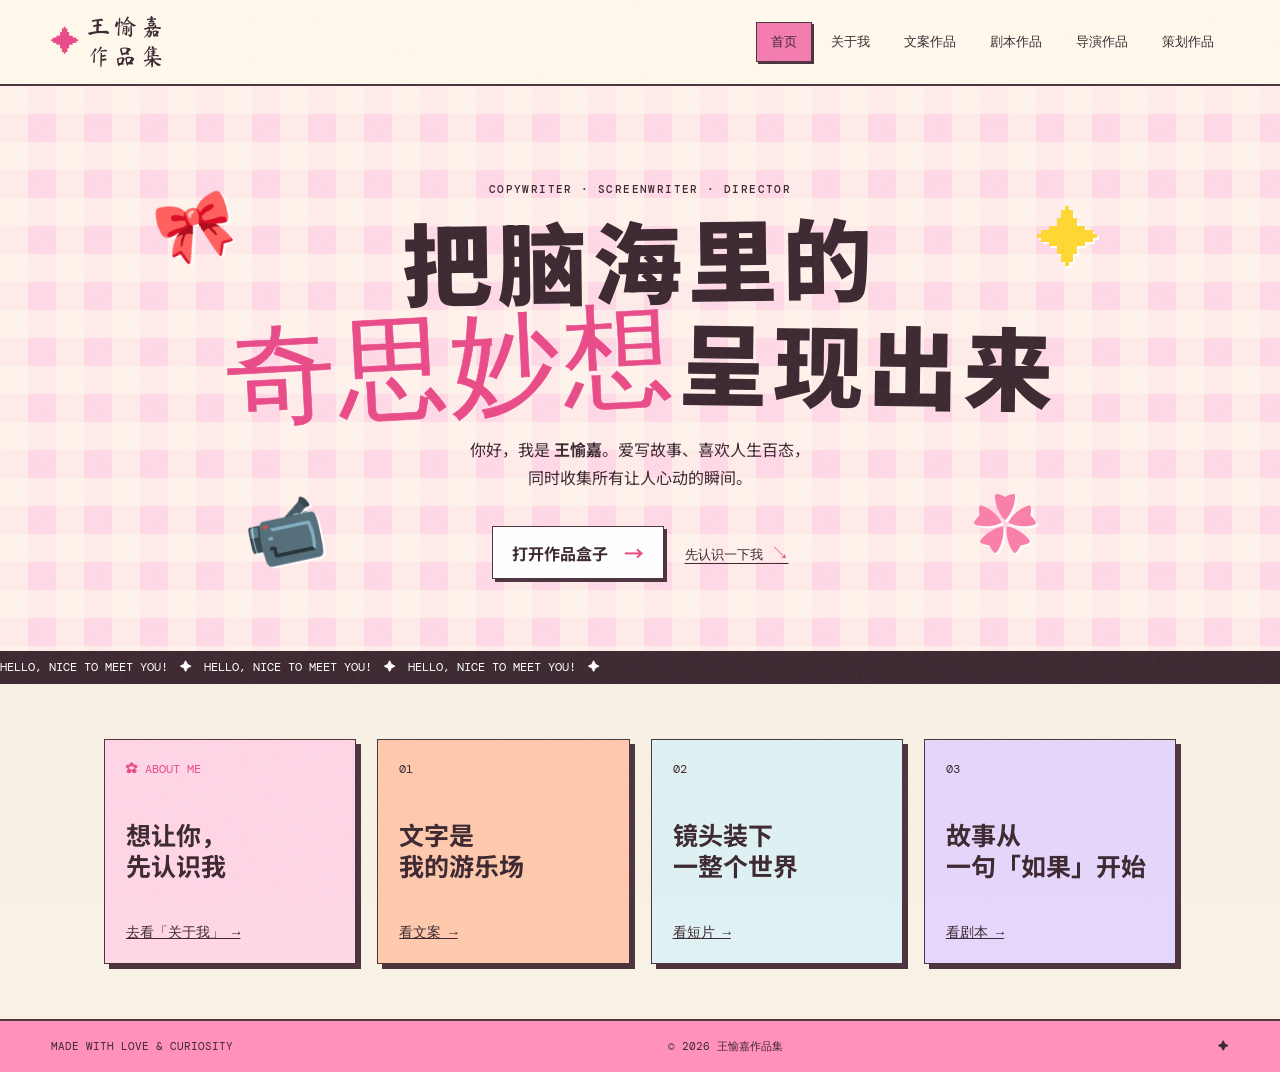
==== index.html @ e3dee75e "上传作品集网站主文件" ====
<!doctype html>
<html lang="zh-CN">
  <head>
    <meta charset="UTF-8" />
    <meta name="viewport" content="width=device-width, initial-scale=1.0" />
    <meta name="description" content="个人作品集" />
    <title>王愉嘉作品集 · Portfolio</title>
    <link rel="preconnect" href="https://fonts.googleapis.com" />
    <link rel="preconnect" href="https://fonts.gstatic.com" crossorigin />
    <link href="https://fonts.googleapis.com/css2?family=DM+Mono:wght@400;500&family=Liu+Jian+Mao+Cao&family=Ma+Shan+Zheng&family=Noto+Sans+SC:wght@400;500;700;900&family=Noto+Serif+SC:wght@700;900&family=Zhi+Mang+Xing&display=swap" rel="stylesheet" />
    <link rel="stylesheet" href="style.css" />
    <link rel="stylesheet" href="overrides.css" />
    <link rel="stylesheet" href="speculum-cover.css" />
    <link rel="stylesheet" href="brand-spacing.css" />
    <link rel="stylesheet" href="about-profile.css" />
    <link rel="stylesheet" href="about-refined.css" />
    <link rel="stylesheet" href="about-photo-layout.css" />
    <link rel="stylesheet" href="home-about-layout.css" />
  </head>
  <body>
    <div class="grain"></div>
    <header class="site-header">
      <a href="#home" class="brand" data-tab-link="home" aria-label="返回首页">
        <span class="brand-star">✦</span><span>王愉嘉<br />作品集</span>
      </a>
      <nav class="tabs" aria-label="网站导航">
        <a href="#home" class="tab active" data-tab-link="home">首页</a>
        <a href="#about" class="tab" data-tab-link="about">关于我</a>
        <a href="#copywriting" class="tab" data-tab-link="copywriting">文案作品</a>
        <a href="#screenplays" class="tab" data-tab-link="screenplays">剧本作品</a>
        <a href="#directing" class="tab" data-tab-link="directing">导演作品</a>
        <a href="#planning" class="tab" data-tab-link="planning">策划作品</a>
      </nav>
      <button class="menu-button" aria-label="打开菜单" aria-expanded="false">☰</button>
    </header>

    <main>
      <section id="home" class="panel active home" data-panel>
        <div class="hero-checker">
          <span class="sticker sticker-bow">🎀</span><span class="sticker sticker-star">✦</span>
          <p class="eyebrow">COPYWRITER · SCREENWRITER · DIRECTOR</p>
          <h1><span class="title-line">把脑海里的</span><br /><em>奇思妙想</em><span class="title-tail">呈现出来</span></h1>
          <p class="hero-intro">你好，我是 <strong>王愉嘉</strong>。爱写故事、喜欢人生百态，<br />同时收集所有让人心动的瞬间。</p>
          <div class="hero-actions">
            <a class="pill-button" href="#works-index" data-tab-link="works-index">打开作品盒子 <span>→</span></a>
            <a class="text-link" href="#about" data-tab-link="about">先认识一下我 <span>↘</span></a>
          </div>
          <span class="sticker sticker-camera">📹</span><span class="sticker sticker-flower">✿</span>
        </div>
        <div class="ticker" aria-hidden="true"><span>HELLO, NICE TO MEET YOU!　✦　HELLO, NICE TO MEET YOU!　✦　HELLO, NICE TO MEET YOU!　✦</span></div>
        <div class="home-cards">
          <article class="mini-card about-guide"><span>✿ ABOUT ME</span><h2>想让你，<br />先认识我</h2><a href="#about" data-tab-link="about">去看「关于我」 →</a></article>
          <article class="mini-card peach"><span>01</span><h2>文字是<br />我的游乐场</h2><a href="#copywriting" data-tab-link="copywriting">看文案 →</a></article>
          <article class="mini-card sky"><span>02</span><h2>镜头装下<br />一整个世界</h2><a href="#directing" data-tab-link="directing">看短片 →</a></article>
          <article class="mini-card lilac"><span>03</span><h2>故事从<br />一句「如果」开始</h2><a href="#screenplays" data-tab-link="screenplays">看剧本 →</a></article>
        </div>
      </section>

      <section id="works-index" class="panel works-directory" data-panel>
        <div class="page-title"><p>THE WORKS BOX / 02—05</p><h1>打开作品盒子 <span>✦</span></h1><small>从文字、故事、影像到策划，挑一个你想先看的入口。</small></div>
        <div class="directory-grid">
          <a href="#copywriting" class="directory-card dir-pink" data-tab-link="copywriting"><span>01 / WORDS</span><i>✎</i><h2>文案作品</h2><p>世界观、角色小传与那些有意思的发展</p><b>打开目录　→</b></a>
          <a href="#screenplays" class="directory-card dir-lilac" data-tab-link="screenplays"><span>02 / STORIES</span><i>✦</i><h2>剧本作品</h2><p>从一句「如果」开始，走进角色和他们的小宇宙。</p><b>打开目录　→</b></a>
          <a href="#directing" class="directory-card dir-blue" data-tab-link="directing"><span>03 / IMAGES</span><i>▶</i><h2>导演作品</h2><p>用镜头、声音和节奏，把一个想法变成可见的故事。</p><b>打开目录　→</b></a>
          <a href="#planning" class="directory-card dir-mint" data-tab-link="planning"><span>04 / IDEAS</span><i>✿</i><h2>策划作品</h2><p>从洞察、概念到落地，让一个想法真正发生。</p><b>打开目录　→</b></a>
        </div>
      </section>

      <section id="about" class="panel about" data-panel>
        <div class="page-title"><p>ABOUT ME / 01</p><h1>你好呀，我是王愉嘉 <span>♡</span></h1></div>
        <div class="about-grid">
          <div class="portrait-card"><div class="portrait-photo"><img src="images/wang-yujia-portrait-frame.png" alt="王愉嘉个人照片" /></div><i>nice to meet you!</i></div>
          <div class="about-copy">
            <p class="handwritten">一个爱看、爱想、也爱把它们变成故事的人。</p>
            <dl class="about-details">
              <div><dt>姓名</dt><dd>王愉嘉</dd></div>
              <div><dt>年龄</dt><dd>23</dd></div>
              <div class="wide education"><dt>学校</dt><dd><div class="education-row"><b>本科 · 上海大学</b><span>广播电视编导</span><time>2021.09–2025.08</time></div><div class="education-row"><b>硕士 · 利兹大学</b><span>电影、摄影与媒体</span><time>2025.09–2026.12</time></div></dd></div>
              <div><dt>电话</dt><dd>18217704125</dd></div>
              <div><dt>邮箱</dt><dd>rainwang125@163.com</dd></div>
              <div class="wide"><dt>校园经历</dt><dd>电影学院学生会剪辑　·　汉服社策划部部长</dd></div>
              <div class="wide"><dt>核心优势与能力</dt><dd class="capability-list"><span><b>活动策划</b>汉服社国风市集策划、汉服社及笄礼策划、洋泾社区记忆咖啡馆活动策划</span><span><b>现场执行</b>大型综艺节目后台实习执行导演、FABO 海峡两岸青少年创客大赛现场执行</span><span><b>传媒与内容叙事</b>多部短片剧本储备，了解文本叙事与输出；多部短片导演经验，具备现场调度能力</span><span><b>专业技能</b>熟练使用 Pr、Ps 等编辑软件；了解 ChatGPT、Codex、Gemini、LibTv 等 AI 软件；深耕游戏与 ACGN 泛娱乐领域，精准理解 Z 世代用户心理与二次元活动场景</span></dd></div>
            </dl>
          </div>
          <div class="about-followup">
            <div class="about-story">
              <p>我是一个热衷于故事内容与影像表达的创作者。相信好的文字有温度，好的画面会说话；而我最喜欢做的，就是在两者之间找到恰到好处的节奏。</p>
              <p class="about-ending">从一个灵感，到一句文案、一个角色，再到一支完整的短片，我始终好奇：<b>什么能让人驻足，什么又能被一直记住？</b></p>
            </div>
            <div class="skills"><span>文案策划</span><span>剧本创作</span><span>短片导演</span><span>活动策划</span></div>
            <a href="mailto:rainwang125@163.com" class="pill-button dark">和我聊聊 <span>↗</span></a>
          </div>
        </div>
      </section>

      <section id="copywriting" class="panel works" data-panel>
        <div class="page-title"><p>COPYWRITING / 02</p><h1>我的文案策划 <span>✎</span></h1><small>作品要点已整理在卡片中；完整 PDF 可在网站文件夹内直接打开。</small></div>
        <div class="work-grid" id="copywriting-grid"></div>
      </section>

      <section id="screenplays" class="panel works" data-panel>
        <div class="page-title"><p>SCREENPLAYS / 03</p><h1>我的剧本作品 <span>✦</span></h1><small>点击卡片可在网页内阅读完整剧本。</small></div>
        <div class="work-grid" id="screenplays-grid"></div>
      </section>

      <section id="directing" class="panel works" data-panel>
        <div class="page-title"><p>DIRECTING / 04</p><h1>我的导演作品 <span>♬</span></h1><small>点击任意作品卡片，即可打开并播放完整视频。</small></div>
        <div class="work-grid" id="directing-grid"></div>
      </section>

      <section id="planning" class="panel works" data-panel>
        <div class="page-title"><p>PLANNING / 05</p><h1>我的策划作品 <span>✿</span></h1><small>项目要点已整理在卡片中；完整 PDF 可在网站文件夹内直接打开。</small></div>
        <div class="work-grid" id="planning-grid"></div>
      </section>
    </main>

    <footer><span>MADE WITH LOVE &amp; CURIOSITY</span><span>© 2026 王愉嘉作品集</span><span>✦</span></footer>
    <script src="content.js"></script><script src="script.js"></script>
  </body>
</html>
---- style.css ----
:root{--ink:#3d2932;--pink:#f47caf;--hot:#e94c89;--cream:#fff9ed;--line:#4d3540;--blue:#dff1f2;--yellow:#fff0a9;--mint:#ccead7;--shadow:5px 5px 0 var(--line)}*{box-sizing:border-box}html{scroll-behavior:smooth}body{margin:0;background:#f8f1e5;color:var(--ink);font-family:'Noto Sans SC',sans-serif}.grain{position:fixed;inset:0;pointer-events:none;z-index:5;opacity:.16;background-image:url("data:image/svg+xml,%3Csvg viewBox='0 0 180 180' xmlns='http://www.w3.org/2000/svg'%3E%3Cfilter id='n'%3E%3CfeTurbulence type='fractalNoise' baseFrequency='.95' numOctaves='4' stitchTiles='stitch'/%3E%3C/filter%3E%3Crect width='100%25' height='100%25' filter='url(%23n)' opacity='.18'/%3E%3C/svg%3E")}.site-header{min-height:78px;padding:12px max(4vw,24px);display:flex;align-items:center;justify-content:space-between;border-bottom:2px solid var(--line);background:rgba(255,249,237,.94);position:sticky;top:0;z-index:4;backdrop-filter:blur(9px)}.brand{font-family:'Ma Shan Zheng',cursive;color:var(--ink);font-size:23px;line-height:.78;text-decoration:none;display:flex;align-items:center;gap:7px}.brand-star{font-family:serif;color:var(--hot);font-size:29px}.tabs{display:flex;gap:4px}.tab{color:var(--ink);font:500 13px 'DM Mono',monospace;text-decoration:none;padding:10px 14px;border:1.5px solid transparent}.tab:hover,.tab.active{background:var(--pink);border-color:var(--line);box-shadow:2px 2px 0 var(--line)}.menu-button{display:none;border:1.5px solid var(--line);background:#fff;padding:7px 10px;font-size:18px}.panel{display:none;min-height:calc(100vh - 78px);animation:arrive .45s ease}.panel.active{display:block}@keyframes arrive{from{opacity:0;transform:translateY(12px)}to{opacity:1;transform:none}}.hero-checker{min-height:500px;padding:85px 15px 72px;text-align:center;position:relative;overflow:hidden;background-color:#ffd9e6;background-image:linear-gradient(90deg,rgba(255,249,237,.57) 50%,transparent 50%),linear-gradient(rgba(255,249,237,.57) 50%,transparent 50%);background-size:56px 56px}.eyebrow,.page-title p{font:500 11px 'DM Mono',monospace;letter-spacing:1.4px}.hero h1,.hero-checker h1{margin:16px 0 13px;font-size:clamp(46px,7vw,93px);line-height:.95;letter-spacing:-4px;font-weight:900}.hero-checker h1 em{font-family:'Ma Shan Zheng',cursive;font-weight:400;color:var(--hot);letter-spacing:0;font-style:normal}.hero-intro{font-size:16px;line-height:1.8}.pill-button{display:inline-flex;gap:16px;align-items:center;margin-top:18px;padding:11px 19px;border:1.5px solid var(--line);box-shadow:3px 3px 0 var(--line);text-decoration:none;background:#fff;color:var(--ink);font-weight:700;transition:.2s}.pill-button:hover{transform:translate(2px,2px);box-shadow:1px 1px 0 var(--line)}.pill-button span{color:var(--hot);font-size:20px}.sticker{position:absolute;filter:drop-shadow(2px 2px 0 #fff);font-size:clamp(38px,5vw,74px);animation:float 4s ease-in-out infinite}.sticker-bow{left:12%;top:16%;transform:rotate(-16deg)}.sticker-star{right:14%;top:18%;color:#ffd734}.sticker-camera{left:19%;bottom:14%;transform:rotate(-12deg)}.sticker-flower{right:19%;bottom:15%;color:#fa80a9}@keyframes float{50%{translate:0 -9px}}.ticker{overflow:hidden;white-space:nowrap;color:#fff;background:var(--ink);padding:8px 0;font:12px 'DM Mono',monospace}.ticker span{display:inline-block;animation:marquee 20s linear infinite}@keyframes marquee{to{transform:translateX(-32%)}}.home-cards{max-width:1040px;margin:55px auto;padding:0 24px;display:grid;grid-template-columns:repeat(3,1fr);gap:21px}.mini-card{min-height:225px;padding:21px;border:1.5px solid var(--line);box-shadow:var(--shadow);display:flex;flex-direction:column;justify-content:space-between}.mini-card span{font:12px 'DM Mono',monospace}.mini-card h2{font-size:28px;line-height:1.25;margin:0}.mini-card a{color:var(--ink);font:14px 'DM Mono',monospace}.peach{background:#ffc9ad}.sky{background:var(--blue)}.lilac{background:#e5d7fb}.page-title{max-width:1120px;margin:0 auto;padding:65px 25px 38px}.page-title p{color:var(--hot);margin:0 0 9px}.page-title h1{font-size:clamp(37px,5vw,62px);letter-spacing:-3px;margin:0}.page-title h1 span{color:var(--hot);font-family:'Ma Shan Zheng'}.page-title small{display:block;margin-top:14px;color:#80656d}.about{background:linear-gradient(#fff5e9 72%,#ffc9e0 72%)}.about-grid{max-width:940px;margin:0 auto;padding:0 24px 90px;display:grid;grid-template-columns:.8fr 1.2fr;gap:72px;align-items:center}.portrait-card{background:#ff9ec4;border:2px solid var(--line);box-shadow:var(--shadow);padding:12px;transform:rotate(-3deg);text-align:center}.portrait-placeholder{height:350px;display:grid;place-content:center;background:repeating-linear-gradient(45deg,#ffbad3 0 13px,#ffe5ed 13px 26px);border:1.5px solid var(--line);font-size:18px;line-height:1.5}.portrait-placeholder span{font-size:78px;color:#f25991}.portrait-card i{display:block;margin:10px 0 -2px;font-family:'Ma Shan Zheng';font-size:23px}.about-copy{font-size:16px;line-height:1.95}.handwritten{font:30px/1.35 'Ma Shan Zheng';color:var(--hot)}.skills{display:flex;flex-wrap:wrap;gap:8px;margin:24px 0}.skills span,.work-card em{font:12px 'DM Mono',monospace;border:1px solid var(--line);padding:5px 8px;background:#fff;font-style:normal}.dark{background:var(--ink);color:#fff}.work-grid{max-width:1120px;margin:0 auto;padding:0 24px 90px;display:grid;grid-template-columns:repeat(3,1fr);gap:22px}.work-card{color:var(--ink);text-decoration:none;border:1.5px solid var(--line);background:#fff;box-shadow:var(--shadow);padding:12px;transition:.2s}.work-card:hover{transform:translate(-3px,-3px);box-shadow:8px 8px 0 var(--line)}.work-cover{height:210px;border:1.5px solid var(--line);background-size:cover;background-position:center;display:flex;justify-content:space-between;align-items:flex-start;padding:12px;font:13px 'DM Mono',monospace}.work-cover b{font-size:25px;background:#fff;border:1px solid var(--line);border-radius:50%;width:35px;height:35px;display:grid;place-items:center}.work-info{display:flex;justify-content:space-between;gap:6px;margin-top:16px}.work-info small{font:11px 'DM Mono',monospace;color:#80656d}.work-info h2{font-size:21px;line-height:1.25;margin:5px 0}.work-info .arrow{font-size:25px;color:var(--hot)}.work-card p{font-size:13px;line-height:1.7;min-height:43px;margin:9px 0 14px}.pink .work-cover{background-color:#f9afc8;background-image:radial-gradient(#fff4dc 17%,transparent 18%);background-size:23px 23px}.butter .work-cover{background-color:#ffef9d;background-image:linear-gradient(135deg,#fff8d5 25%,transparent 25%,transparent 75%,#fff8d5 75%);background-size:32px 32px}.mint .work-cover{background-color:#bbe3ce;background-image:linear-gradient(45deg,transparent 48%,#edf9ee 49% 51%,transparent 52%)}.sky .work-cover{background-color:#ccebf3;background-image:linear-gradient(90deg,#effaff 50%,transparent 50%),linear-gradient(#effaff 50%,transparent 50%);background-size:32px 32px}.lilac .work-cover{background-color:#ded0f4;background-image:radial-gradient(#fff5fc 20%,transparent 21%);background-size:29px 29px}.peach .work-cover{background-color:#ffcab3;background-image:linear-gradient(-45deg,#ffe7d6 25%,transparent 25%,transparent 75%,#ffe7d6 75%);background-size:29px 29px}footer{padding:18px max(4vw,24px);display:flex;justify-content:space-between;border-top:2px solid var(--line);background:#ff91ba;font:11px 'DM Mono',monospace}@media(max-width:700px){.site-header{min-height:65px}.brand{font-size:19px}.menu-button{display:block}.tabs{display:none}.tabs.open{display:flex;position:absolute;top:64px;left:0;right:0;padding:12px 20px;background:#fff9ed;border-bottom:2px solid var(--line);flex-direction:column}.tab{width:100%;padding:11px}.hero-checker{min-height:475px;padding-top:78px}.hero-checker h1{letter-spacing:-2px}.sticker-bow{left:5%;top:9%}.sticker-star{right:8%;top:10%}.sticker-camera{left:8%;bottom:9%}.sticker-flower{right:8%;bottom:10%}.home-cards,.work-grid{grid-template-columns:1fr}.home-cards{gap:18px}.mini-card{min-height:180px}.about-grid{grid-template-columns:1fr;gap:38px}.portrait-card{max-width:285px;margin:auto}.portrait-placeholder{height:300px}.page-title{padding-top:48px}.work-cover{height:190px}footer{gap:10px;font-size:9px}}
---- overrides.css ----
/* 后续新增的首页与作品盒子样式 */
.hero-actions{display:flex;align-items:center;justify-content:center;gap:21px}.text-link{margin-top:18px;color:var(--ink);font:500 13px 'DM Mono',monospace;text-decoration:underline;text-underline-offset:4px}.text-link span{color:var(--hot);font-size:18px}.home-cards{max-width:1120px;grid-template-columns:repeat(4,1fr)}.mini-card h2{font-size:25px}.mini-card p{font-size:12px;line-height:1.6;margin:0}.about-guide{background:#ffd6e6}.about-guide span{color:var(--hot)}.works-directory{background:linear-gradient(#fff7ec 70%,#ffd2e3 70%)}.directory-grid{max-width:1120px;margin:0 auto;padding:0 24px 94px;display:grid;grid-template-columns:repeat(3,1fr);gap:22px}.directory-card{min-height:355px;border:1.5px solid var(--line);box-shadow:var(--shadow);padding:22px;color:var(--ink);text-decoration:none;display:flex;flex-direction:column;transition:.2s}.directory-card:hover{transform:translate(-3px,-3px);box-shadow:8px 8px 0 var(--line)}.directory-card>span{font:11px 'DM Mono',monospace}.directory-card i{font-size:65px;font-style:normal;align-self:flex-end;margin:18px 8px 4px}.directory-card h2{font-size:31px;margin:0}.directory-card p{font-size:14px;line-height:1.7;min-height:50px}.directory-card b{margin-top:auto;font:13px 'DM Mono',monospace;text-decoration:underline;text-underline-offset:4px}.dir-pink{background:#ffb6d1}.dir-lilac{background:#ddd0f3}.dir-blue{background:#bfe7ec}@media(max-width:700px){.hero-actions{gap:12px;flex-direction:column}.hero-actions>*{margin-top:4px}.home-cards,.directory-grid{grid-template-columns:1fr}.directory-card{min-height:245px}.directory-card i{font-size:46px;margin:6px 8px}}
.dir-mint{background:#bfe4d1}.directory-grid{grid-template-columns:repeat(4,1fr)}@media(max-width:700px){.directory-grid{grid-template-columns:1fr}}
.work-cover{height:auto;aspect-ratio:16/9}
---- speculum-cover.css ----
/* 《Speculum》预览封面的电影海报处理 */
.work-cover[style]{height:auto;aspect-ratio:16/9;background-size:contain!important;background-repeat:no-repeat!important;background-position:center!important;background-color:#171719}
.work-cover[style*="speculum"]{background-position:center center}.film-overlay{position:relative;width:100%;height:100%;margin:-12px;padding:15px;display:flex;flex-direction:column;justify-content:flex-end;align-items:flex-start;color:#f6f3eb;background:linear-gradient(180deg,rgba(10,10,12,.05) 25%,rgba(4,5,7,.86) 100%);text-shadow:0 1px 7px #000}.film-overlay small{font:10px 'DM Mono',monospace;letter-spacing:1.8px}.film-overlay h3{margin:5px 0 0;font:normal 44px/.9 Georgia,serif;letter-spacing:-2px}.film-overlay b{position:absolute;top:20px;right:20px;width:33px;height:33px;border:1px solid rgba(255,255,255,.8);background:rgba(0,0,0,.26);color:white;display:grid;place-items:center;border-radius:50%;font-size:12px}@media(max-width:700px){.film-overlay h3{font-size:38px}}
---- brand-spacing.css ----
/* 首页左上角网站名称 */
.brand>span:last-child{line-height:1.3;letter-spacing:.18em}
.brand-star{letter-spacing:0!important}
---- about-profile.css ----
/* 关于我：个人照片与可编辑信息区 */
.portrait-photo{height:350px;overflow:hidden;border:1.5px solid var(--line);background:#171719}.portrait-photo img{display:block;width:100%;height:100%;object-fit:contain;object-position:center bottom}.about-details{display:grid;grid-template-columns:1fr 1fr;gap:8px;margin:19px 0 23px}.about-details>div{margin:0;padding:9px 11px;border:1px solid var(--line);background:rgba(255,255,255,.63);min-width:0}.about-details .wide{grid-column:1/-1}.about-details dt{font:11px 'DM Mono',monospace;color:var(--hot);letter-spacing:.4px}.about-details dd{margin:3px 0 0;font-size:14px;line-height:1.4;word-break:break-word}@media(max-width:700px){.portrait-photo{height:360px}.about-details{grid-template-columns:1fr}.about-details .wide{grid-column:auto}}
---- about-refined.css ----
/* 关于我：信息分组与头像描边 */
.about .page-title h1{letter-spacing:.06em}.portrait-card{padding:30px 0 0;border:0;box-shadow:none;background:transparent;transform:rotate(-2deg)}.portrait-photo{width:92%;height:330px;margin-left:4%;overflow:visible;border:0;outline:0;background:transparent;box-shadow:none}.portrait-photo img{height:calc(100% + 30px);transform:translateY(-30px)}.portrait-card i{margin:16px 0 0;transform:rotate(2deg)}.education dd{display:grid;gap:7px}.education-row{display:grid;grid-template-columns:132px minmax(0,1fr) max-content;gap:10px;align-items:baseline}.education-row b{font-size:14px}.education-row span,.education-row time{font:11px/1.5 'DM Mono',monospace;color:#80656d}.education-row time{white-space:nowrap;text-align:right}.capability-list{display:grid;grid-template-columns:1fr 1fr;gap:8px!important;margin-top:5px!important}.capability-list span{padding:8px;border-left:3px solid var(--pink);background:rgba(255,233,241,.67);font-size:12px;line-height:1.65}.capability-list b{display:block;margin-bottom:3px;color:var(--hot);font-size:13px}@media(max-width:700px){.portrait-card{padding-top:25px;transform:none}.portrait-card i{transform:none}.portrait-photo{height:330px}.education-row{grid-template-columns:1fr;gap:1px}.education-row time{text-align:left}.capability-list{grid-template-columns:1fr}}
---- about-photo-layout.css ----
/* 横屏与桌面端：放大并垂直居中个人照片 */
@media(min-width:701px){.about-grid .portrait-card{align-self:center}.about-grid .portrait-photo{width:100%;height:390px;margin-left:0}.about-grid .portrait-photo img{height:calc(100% + 24px);transform:translateY(-18px) scale(1.22);transform-origin:center top;object-position:center center}}
---- home-about-layout.css ----
/* 首页标题与横版关于我布局 */
.hero-checker h1,.hero-checker h1 em{font-family:'Noto Sans SC',sans-serif;font-weight:700;letter-spacing:.1em;line-height:1.04;font-style:normal;-webkit-font-smoothing:none;text-shadow:1px 0 0 currentColor,0 1px 0 currentColor,1px 1px 0 currentColor}.hero-checker h1{color:var(--ink)}.hero-checker h1 em{margin-left:.08em;color:var(--hot)}.portrait-card{padding:0;background:transparent;border:0;box-shadow:none;transform:none}.portrait-photo{position:relative;overflow:visible!important;height:auto!important;aspect-ratio:1733/1835;border:0!important;outline:0;box-shadow:none;background:transparent}.portrait-photo img,.about-grid .portrait-photo img{position:static;display:block;width:100%;height:100%;max-width:none;object-fit:contain;transform:none}.portrait-card i{display:block;margin:10px auto 0;text-align:center;font-size:27px;line-height:1.1;transform:translateX(-2em)}.about-ending{margin:12px 0 0}.about-story{margin-top:24px}.about-followup{margin-top:22px}@media(min-width:701px){.about-grid{grid-template-areas:'portrait info' 'followup info';column-gap:72px;row-gap:28px}.about-grid .portrait-card{grid-area:portrait;align-self:start;justify-self:center;width:100%;max-width:365px;margin-top:0;transform:translateX(1em)}.about-copy{grid-area:info;align-self:start;background:#fff5e9;padding:22px 25px 26px;border:1px solid rgba(77,53,64,.18);box-shadow:4px 4px 0 rgba(244,124,175,.34)}.about-followup{grid-area:followup;align-self:start;margin:0;padding:0;background:transparent;border:0;box-shadow:none}.about-story{margin:0}.about-story p{margin:0}.about-story .about-ending{margin-top:12px}.about-story .about-ending b{display:block;margin-top:7px}.about-followup .skills{margin:18px 0}.about-grid .portrait-photo{width:100%;height:auto!important;clip-path:none}}@media(max-width:700px){.about-grid .portrait-card{width:min(86vw,330px);max-width:none;margin:0 auto}.portrait-card i{margin-top:9px;font-size:24px}.about-followup{margin-top:0}}

/* 横版标签与策划项目标题保持单行 */
#planning-grid .work-info h2{white-space:nowrap;font-size:20px}
@media(min-width:701px){.about-followup{margin-top:-28px}.about-followup .skills{display:grid;grid-template-columns:repeat(2,minmax(0,1fr));gap:7px;margin:46px 0 18px}.about-followup .skills span{padding:6px 5px;font-size:11px;text-align:center;white-space:nowrap}.about-story .about-ending b{white-space:nowrap;font-size:14px}}

/* 标题的细颗粒笔刷质感 */
.hero-checker h1{background-image:radial-gradient(circle at 1px 1px,rgba(255,255,255,.22) 0 .65px,transparent .8px),linear-gradient(var(--ink),var(--ink));background-size:5px 5px,100% 100%;-webkit-background-clip:text;background-clip:text;-webkit-text-fill-color:transparent}.hero-checker h1 em{background-image:radial-gradient(circle at 1px 1px,rgba(255,255,255,.25) 0 .65px,transparent .8px),linear-gradient(var(--hot),var(--hot));background-size:5px 5px,100% 100%;-webkit-background-clip:text;background-clip:text;-webkit-text-fill-color:transparent}

/* 打破规整字面的笔刷错位、颗粒与收笔 */
.hero-checker h1{filter:drop-shadow(2px 2px 0 rgba(255,249,237,.7));transform:rotate(-.6deg)}.hero-checker .title-line{display:inline-block;transform:rotate(-1.15deg) skewX(-2deg);transform-origin:center bottom}.hero-checker h1 em{display:inline-block;transform:rotate(1.2deg) skewX(-1deg) scaleY(1.045);transform-origin:center bottom;text-shadow:1px 0 0 currentColor,0 1px 0 currentColor,2px 1px 0 currentColor}.hero-checker .title-tail{display:inline-block;transform:translateY(3px) rotate(-.8deg) skewX(-2.5deg);transform-origin:left bottom}.hero-checker .title-line,.hero-checker .title-tail{background-image:radial-gradient(circle at 1px 1px,rgba(255,255,255,.34) 0 1px,transparent 1.25px),linear-gradient(var(--ink),var(--ink));background-size:7px 7px,100% 100%;-webkit-background-clip:text;background-clip:text;-webkit-text-fill-color:transparent;text-shadow:1px 0 0 currentColor,0 1px 0 currentColor}

/* 稳定渲染：保留像素感，不使用可能导致异常的文字遮罩 */
.hero-checker h1,.hero-checker h1 em,.hero-checker .title-line,.hero-checker .title-tail{background:none!important;-webkit-text-fill-color:currentColor!important;filter:none!important;transform:none!important}.hero-checker h1,.hero-checker .title-line,.hero-checker .title-tail{color:var(--ink)!important}.hero-checker h1 em{color:var(--hot)!important}.hero-checker h1{font-family:'Noto Sans SC',sans-serif!important;font-weight:700!important;text-shadow:1px 0 0 currentColor,0 1px 0 currentColor,1px 1px 0 currentColor!important}

/* 稳定的油画笔触：用书写体和轻微颜料堆叠替代文字遮罩 */
.hero-checker h1,.hero-checker h1 em,.hero-checker .title-line,.hero-checker .title-tail{font-family:'Ma Shan Zheng',cursive!important;font-weight:400!important;letter-spacing:.08em!important;-webkit-text-stroke:.55px currentColor;text-shadow:1px 0 0 currentColor,0 1px 0 currentColor,1px 1px 0 rgba(255,249,237,.72)!important}.hero-checker h1{line-height:1.08!important}

/* 以用户提供的透明哥特字稿呈现首页标题 */
.hero-checker h1.hero-title-gothic{display:flex!important;width:min(82vw,760px);margin:16px auto 13px!important;gap:9px;align-items:center;flex-direction:column;background:none!important;color:transparent!important;filter:none!important;transform:none!important;text-shadow:none!important;-webkit-text-stroke:0!important;line-height:0!important}.hero-title-gothic img{display:block;height:auto;max-width:100%;object-fit:contain}.hero-title-gothic .hero-title-top{width:72%;filter:brightness(0) saturate(100%)}.hero-title-gothic .hero-title-bottom{width:100%}

/* 可编辑的中文哥特风标题：仅“奇思妙想”使用粉色 */
.hero-checker h1,.hero-checker h1 em,.hero-checker .title-line,.hero-checker .title-tail{display:inline!important;width:auto!important;margin:0!important;background:none!important;-webkit-text-fill-color:currentColor!important;font-family:'Noto Serif SC','Songti SC',serif!important;font-weight:900!important;letter-spacing:.065em!important;line-height:1.04!important;font-style:normal!important;filter:none!important;transform:none!important;text-shadow:1px 1px 0 rgba(255,249,237,.75)!important;-webkit-text-stroke:.35px currentColor!important}.hero-checker h1{display:block!important;color:var(--ink)!important;margin:16px 0 13px!important}.hero-checker h1 em{color:var(--hot)!important;margin-left:.07em!important}.hero-checker .title-line,.hero-checker .title-tail{color:var(--ink)!important}

/* 不规则的手工印刷排版，让哥特标题更有呼吸感 */
.hero-checker .title-line,.hero-checker h1 em,.hero-checker .title-tail{display:inline-block!important}.hero-checker .title-line{transform:rotate(-1.15deg) skewX(-1deg)!important;transform-origin:center bottom}.hero-checker h1 em{transform:translateY(2px) rotate(1.2deg) skewX(-1.2deg) scaleY(1.045)!important;transform-origin:center bottom;text-shadow:2px 1px 0 rgba(77,53,64,.16),1px 1px 0 rgba(255,249,237,.75)!important}.hero-checker .title-tail{transform:translateY(3px) rotate(-.8deg)!important;transform-origin:left bottom}.hero-checker h1::after{content:'✦';display:inline-block;margin-left:.15em;color:var(--hot);font:26px/1 'Noto Serif SC',serif;transform:rotate(14deg) translateY(-.35em)}

/* 更自由的倾斜笔势与标题点缀 */
.hero-checker h1{position:relative}.hero-checker .title-line{transform:rotate(-3deg) skewX(-2deg)!important}.hero-checker h1 em{transform:translateY(4px) rotate(3deg) skewX(-2deg) scaleY(1.035)!important;text-shadow:none!important}.hero-checker .title-tail{transform:translateY(6px) rotate(-2.2deg)!important}.hero-checker h1::before,.hero-checker h1::after{position:absolute;display:block;margin:0;text-shadow:none}.hero-checker h1::before{content:'✦';left:13%;top:-.2em;color:var(--hot);font:28px/1 serif;transform:rotate(-18deg)}.hero-checker h1::after{content:'♡';right:13%;bottom:-.15em;color:var(--ink);font:28px/1 serif;transform:rotate(14deg)}

/* 恢复简洁、普通的标题样式 */
.hero-checker h1,.hero-checker h1 em,.hero-checker .title-line,.hero-checker .title-tail{font-family:'Noto Sans SC',sans-serif!important;font-weight:900!important;letter-spacing:.08em!important;font-style:normal!important;-webkit-text-stroke:0!important;text-shadow:none!important;transform:none!important}.hero-checker h1{position:static;line-height:.98!important}.hero-checker h1::before,.hero-checker h1::after{content:none!important}.hero-checker h1 em{color:var(--hot)!important;margin-left:.06em!important}

/* 清晰的艺术海报字：高对比衬线与柔和色块投影 */
.hero-checker h1,.hero-checker h1 em,.hero-checker .title-line,.hero-checker .title-tail{font-family:'Noto Serif SC','Songti SC',serif!important;font-weight:900!important;letter-spacing:.055em!important;-webkit-text-stroke:.35px currentColor!important}.hero-checker h1{line-height:1.03!important;text-shadow:3px 3px 0 rgba(255,244,238,.88)!important}.hero-checker h1 em{display:inline-block!important;transform:translateY(2px) rotate(-1.4deg)!important;text-shadow:3px 3px 0 rgba(255,224,238,.86)!important}.hero-checker .title-line{display:inline-block!important;transform:rotate(-.7deg)!important}.hero-checker .title-tail{display:inline-block!important;transform:translateY(1px) rotate(.8deg)!important}

/* 粉色关键词以手绘字形突出 */
.hero-checker h1 em{font-family:'Ma Shan Zheng',cursive!important;font-weight:400!important;font-size:1.12em;letter-spacing:.11em!important;-webkit-text-stroke:.2px currentColor!important}

/* 无衬线主标题，粉色关键词采用练笔手写感 */
.hero-checker h1,.hero-checker .title-line,.hero-checker .title-tail{font-family:'Noto Sans SC',sans-serif!important;font-weight:900!important;-webkit-text-stroke:0!important}.hero-checker h1 em{font-family:'Zhi Mang Xing','Ma Shan Zheng',cursive!important;font-weight:400!important;font-size:1.18em;letter-spacing:.08em!important;-webkit-text-stroke:0!important;transform:translateY(4px) rotate(-2.4deg)!important}

/* 替换为更具毛笔挥洒感的关键词字形 */
.hero-checker h1 em{font-family:'Liu Jian Mao Cao','Ma Shan Zheng',cursive!important;font-size:1.16em;letter-spacing:.06em!important;transform:translateY(4px) rotate(-1.8deg)!important}

/* 楷书练字感：笔画舒展、仍保持清晰可读 */
.hero-checker h1 em{font-family:'Kaiti SC','STKaiti','KaiTi',cursive!important;font-weight:700!important;font-size:1.14em;letter-spacing:.09em!important;transform:translateY(3px) rotate(-1.2deg)!important}

/* 更具艺术签名字感的涂鸦手写字 */
.hero-checker h1 em{font-family:'HanziPen SC','Hannotate SC','Kaiti SC',cursive!important;font-weight:400!important;font-size:1.22em;letter-spacing:.03em!important;transform:translateY(5px) rotate(-3deg)!important}

/* 保留当前字形，仅轻微加厚笔画 */
.hero-checker h1 em{-webkit-text-stroke:.35px currentColor!important}

/* 平滑边缘并均匀加粗，避免像素锯齿 */
.hero-checker h1 em{-webkit-font-smoothing:antialiased!important;-moz-osx-font-smoothing:grayscale!important;-webkit-text-stroke:.65px currentColor!important;text-shadow:none!important}
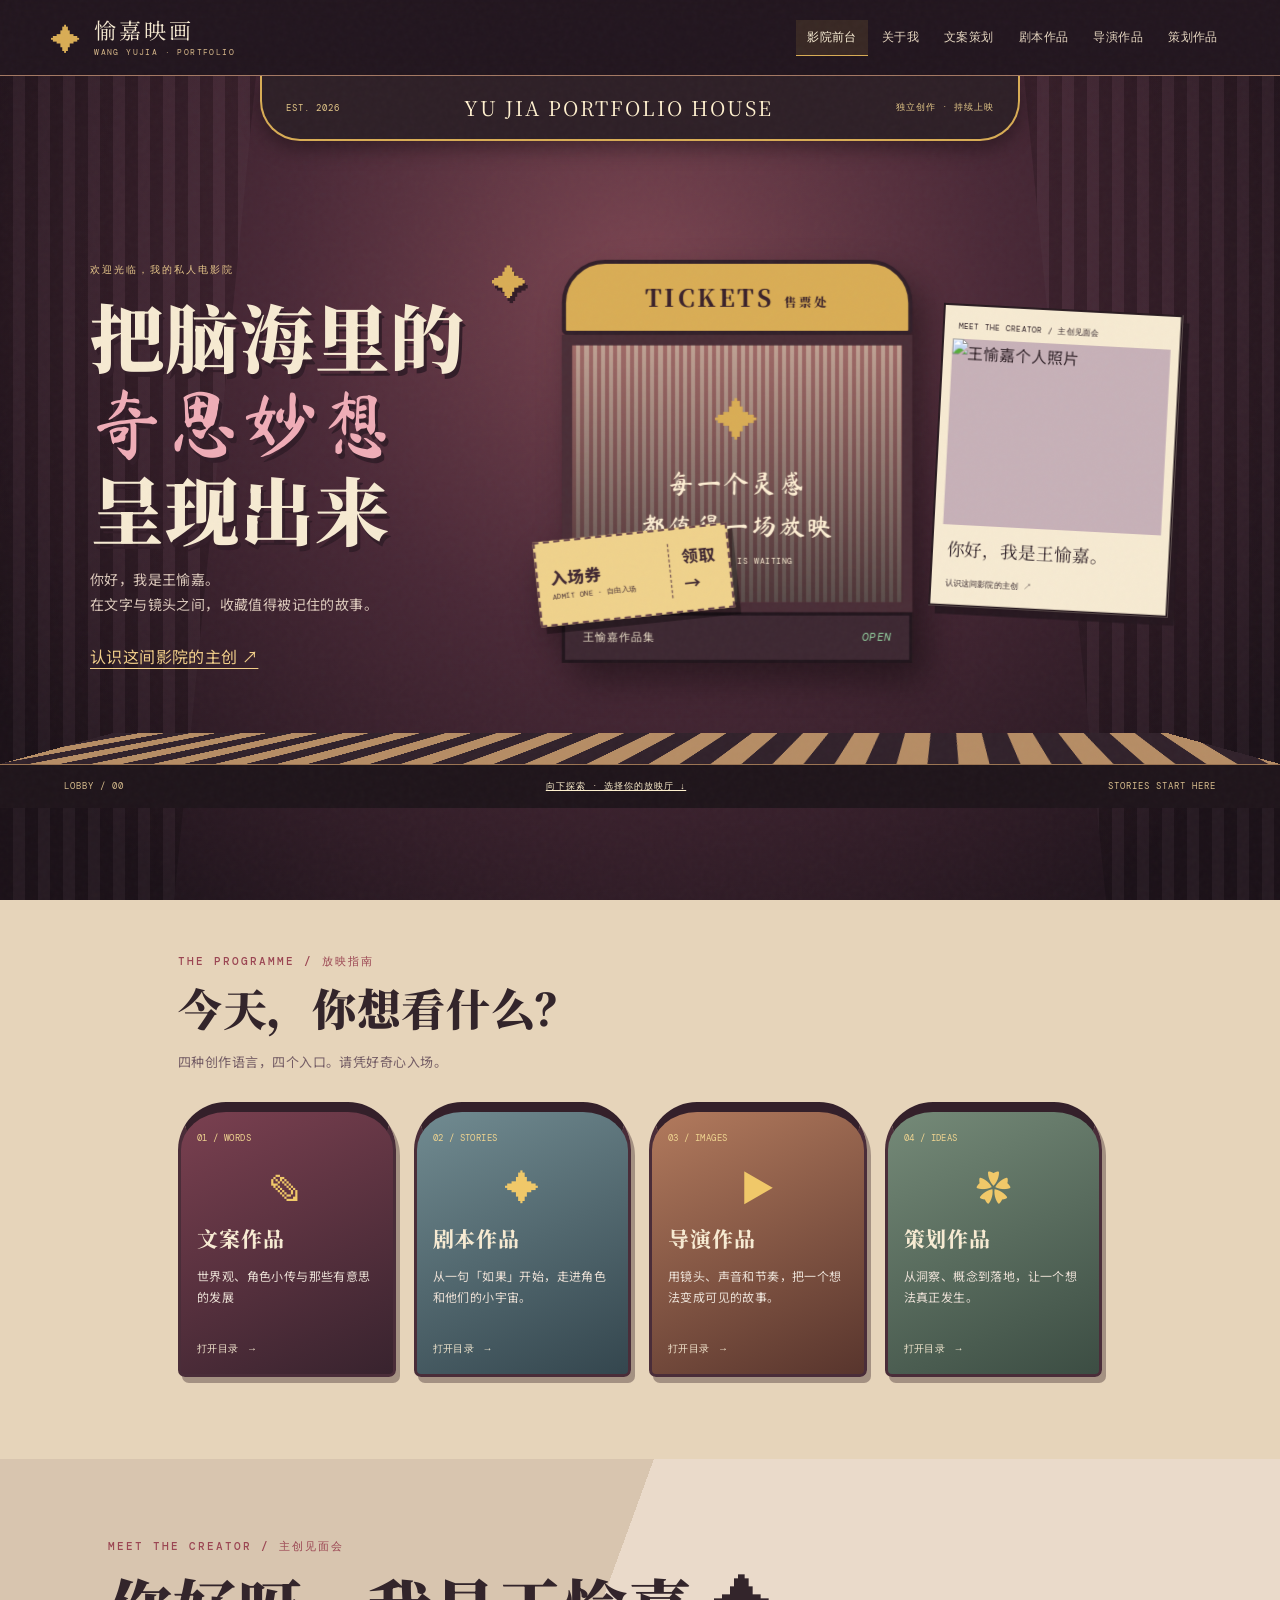
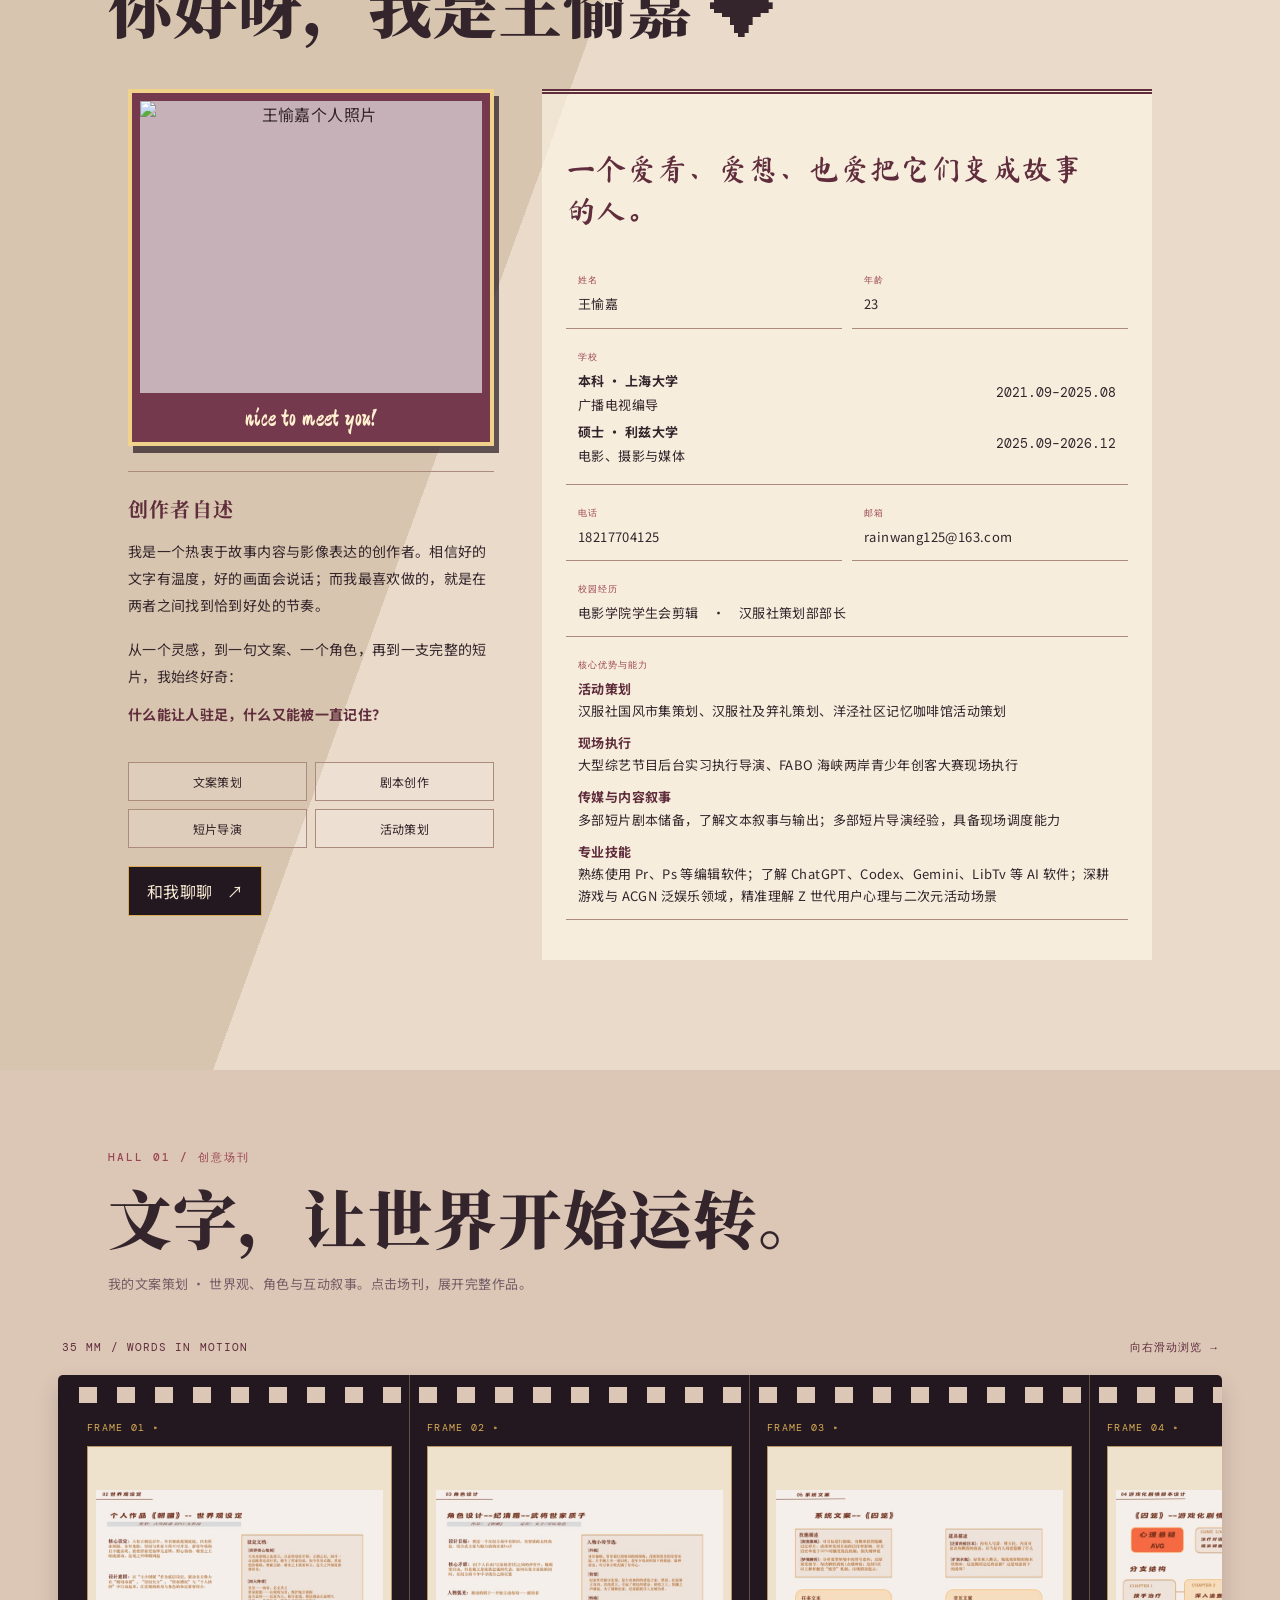
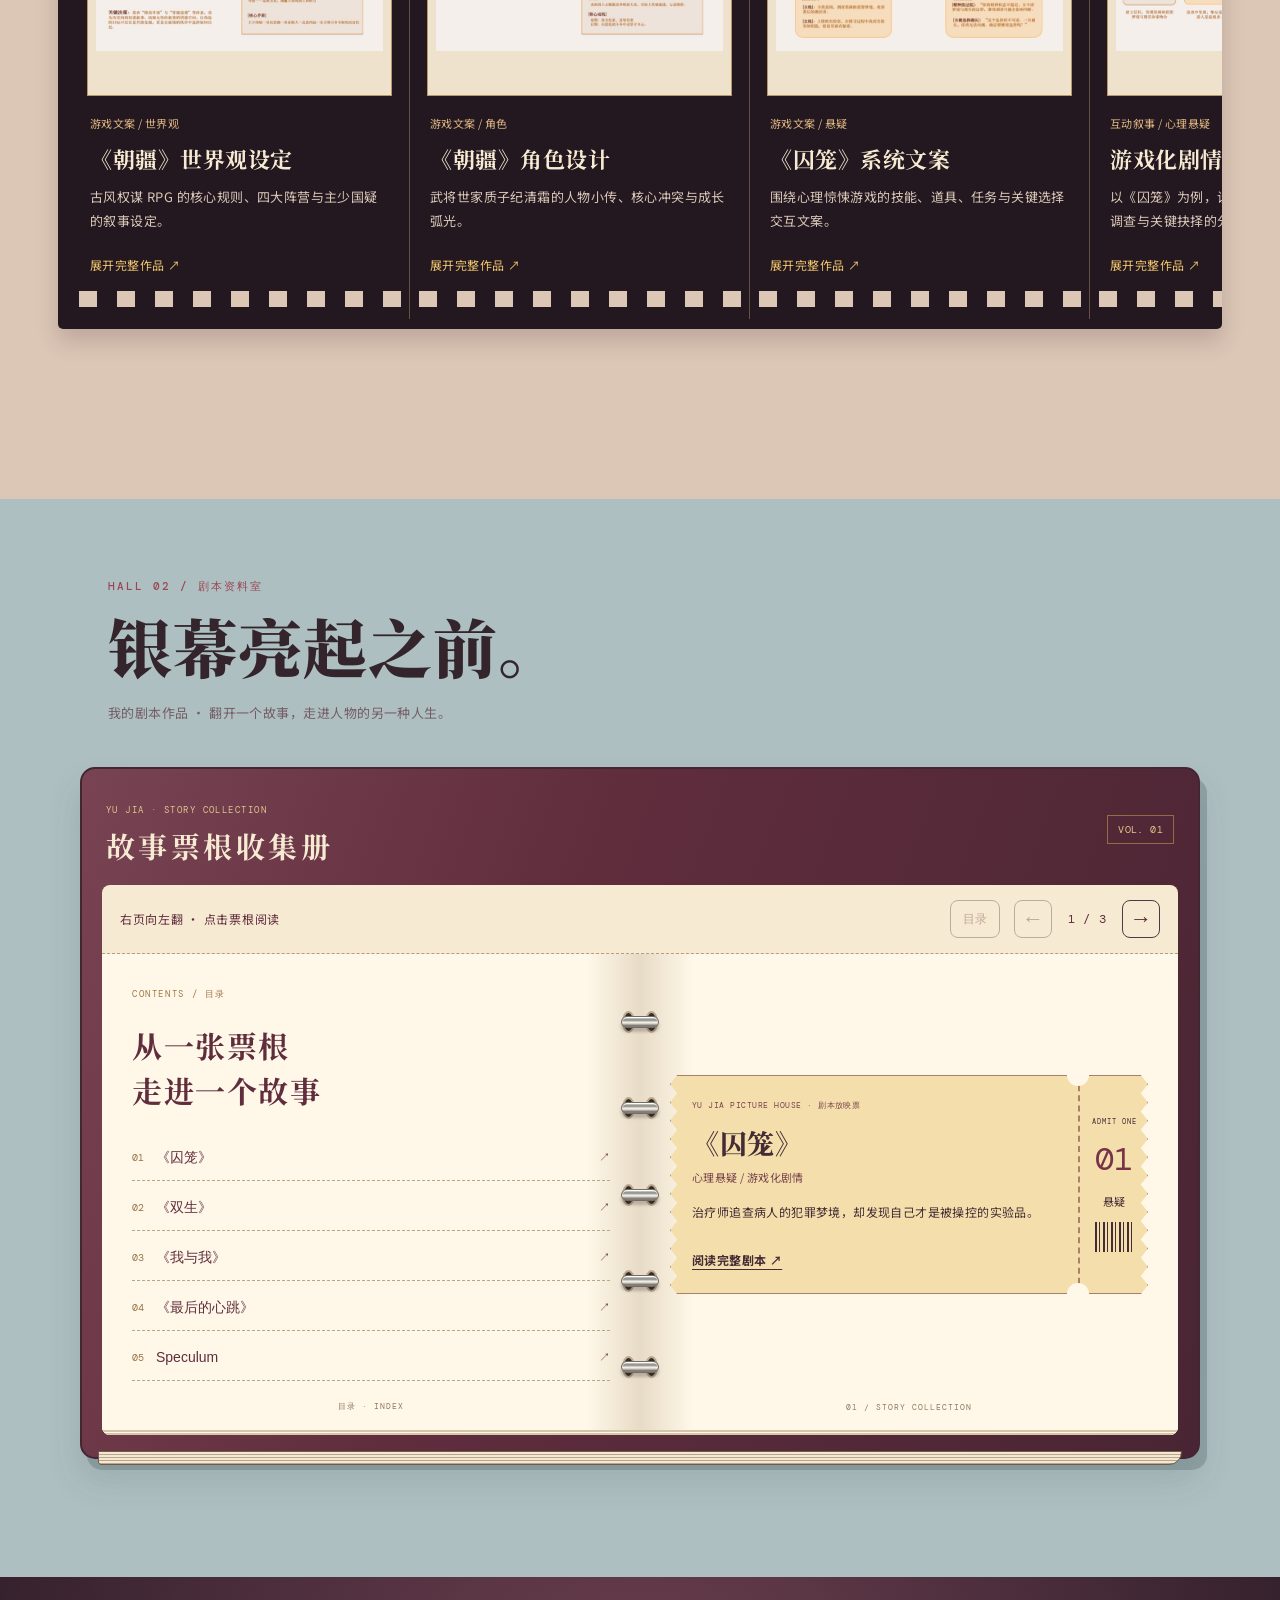
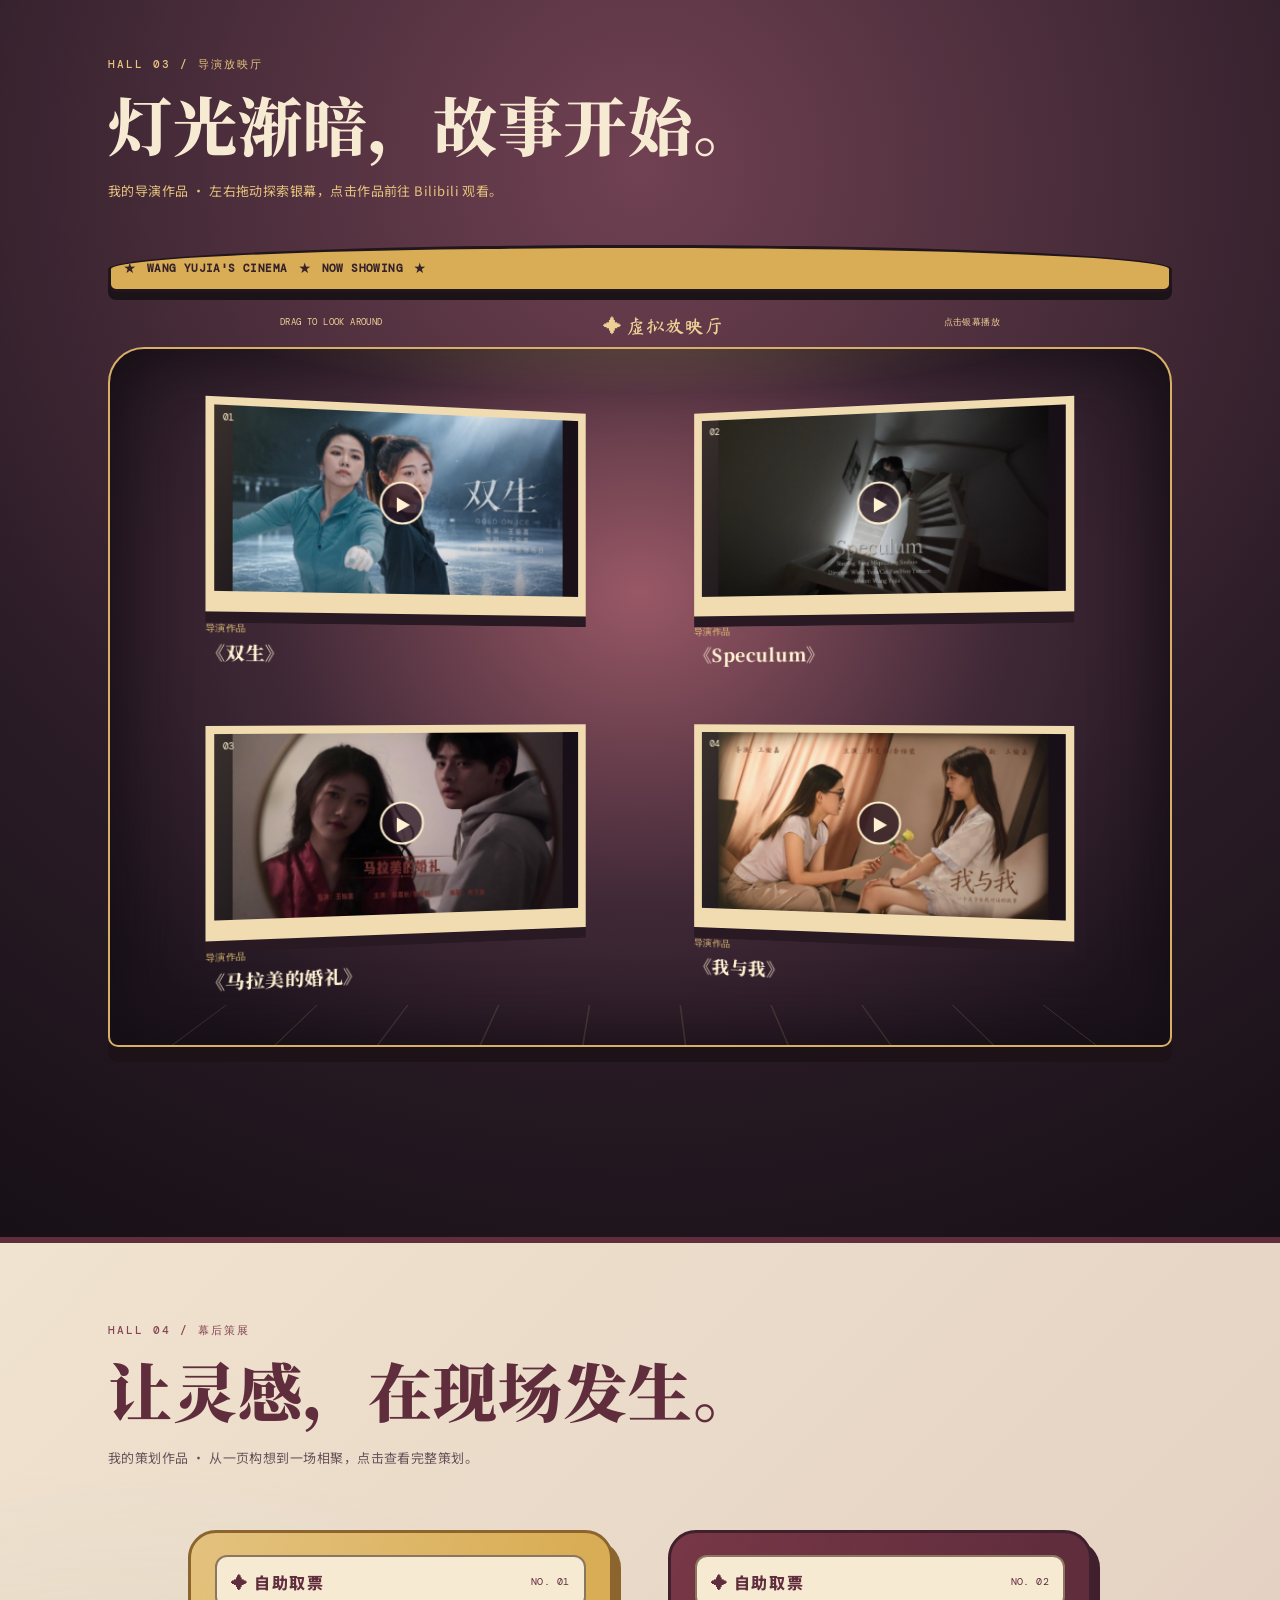
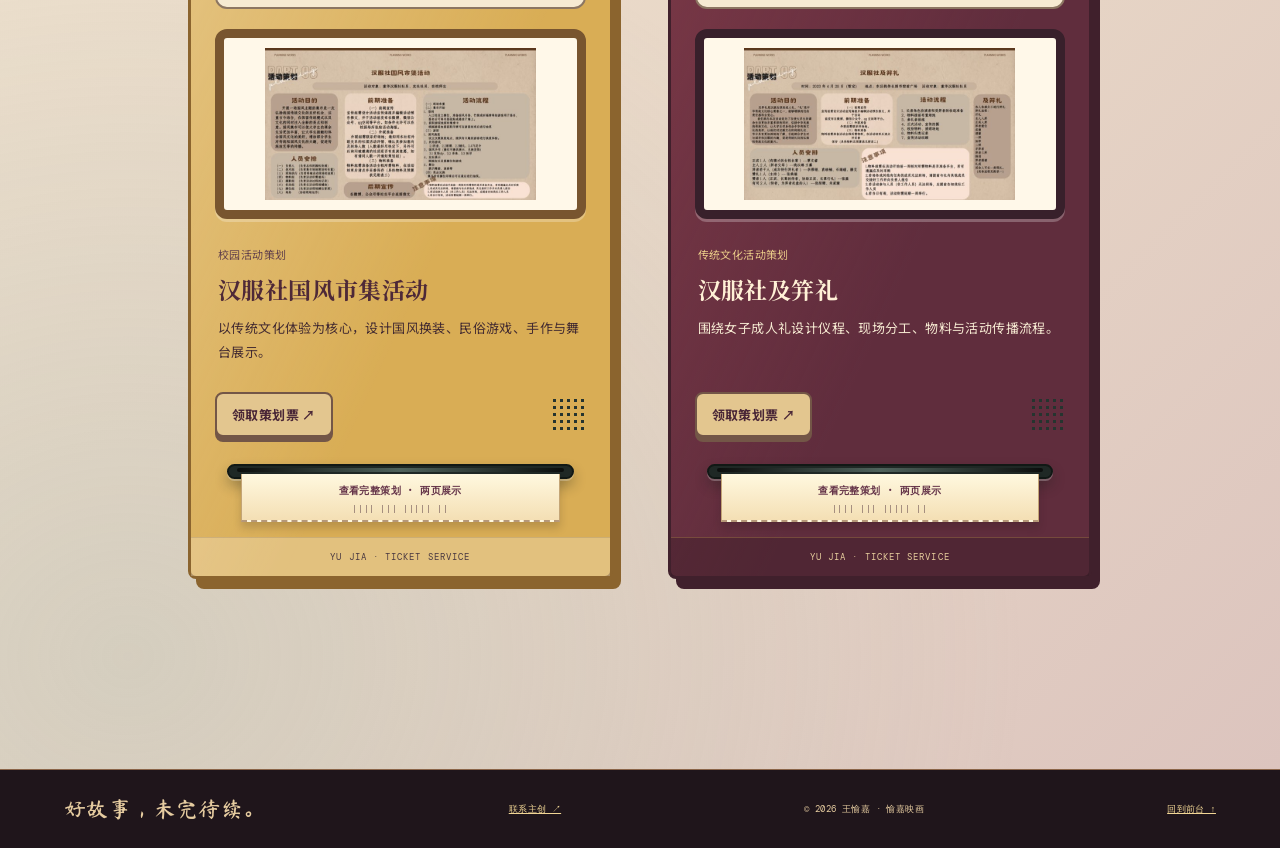
==== commit 07086169: "发布影院风格作品集改版 更新影院式首页、作品栏目交互、双页票根收集册，并优化人物图片加载体积。保留原 GitHub Pages 地址。" ====
--- a/index.html
+++ b/index.html
@@ -8,25 +8,18 @@
     <link rel="preconnect" href="https://fonts.googleapis.com" />
     <link rel="preconnect" href="https://fonts.gstatic.com" crossorigin />
     <link href="https://fonts.googleapis.com/css2?family=DM+Mono:wght@400;500&family=Liu+Jian+Mao+Cao&family=Ma+Shan+Zheng&family=Noto+Sans+SC:wght@400;500;700;900&family=Noto+Serif+SC:wght@700;900&family=Zhi+Mang+Xing&display=swap" rel="stylesheet" />
-    <link rel="stylesheet" href="style.css" />
-    <link rel="stylesheet" href="overrides.css" />
-    <link rel="stylesheet" href="speculum-cover.css" />
-    <link rel="stylesheet" href="brand-spacing.css" />
-    <link rel="stylesheet" href="about-profile.css" />
-    <link rel="stylesheet" href="about-refined.css" />
-    <link rel="stylesheet" href="about-photo-layout.css" />
-    <link rel="stylesheet" href="home-about-layout.css" />
+    <link rel="stylesheet" href="cinema-site.css" />
   </head>
   <body>
     <div class="grain"></div>
     <header class="site-header">
       <a href="#home" class="brand" data-tab-link="home" aria-label="返回首页">
-        <span class="brand-star">✦</span><span>王愉嘉<br />作品集</span>
+        <span class="brand-star">✦</span><span>愉嘉映画<small>WANG YUJIA · PORTFOLIO</small></span>
       </a>
       <nav class="tabs" aria-label="网站导航">
-        <a href="#home" class="tab active" data-tab-link="home">首页</a>
+        <a href="#home" class="tab active" data-tab-link="home">影院前台</a>
         <a href="#about" class="tab" data-tab-link="about">关于我</a>
-        <a href="#copywriting" class="tab" data-tab-link="copywriting">文案作品</a>
+        <a href="#copywriting" class="tab" data-tab-link="copywriting">文案策划</a>
         <a href="#screenplays" class="tab" data-tab-link="screenplays">剧本作品</a>
         <a href="#directing" class="tab" data-tab-link="directing">导演作品</a>
         <a href="#planning" class="tab" data-tab-link="planning">策划作品</a>
@@ -36,28 +29,17 @@
 
     <main>
       <section id="home" class="panel active home" data-panel>
-        <div class="hero-checker">
-          <span class="sticker sticker-bow">🎀</span><span class="sticker sticker-star">✦</span>
-          <p class="eyebrow">COPYWRITER · SCREENWRITER · DIRECTOR</p>
-          <h1><span class="title-line">把脑海里的</span><br /><em>奇思妙想</em><span class="title-tail">呈现出来</span></h1>
-          <p class="hero-intro">你好，我是 <strong>王愉嘉</strong>。爱写故事、喜欢人生百态，<br />同时收集所有让人心动的瞬间。</p>
-          <div class="hero-actions">
-            <a class="pill-button" href="#works-index" data-tab-link="works-index">打开作品盒子 <span>→</span></a>
-            <a class="text-link" href="#about" data-tab-link="about">先认识一下我 <span>↘</span></a>
-          </div>
-          <span class="sticker sticker-camera">📹</span><span class="sticker sticker-flower">✿</span>
+        <div class="lobby-sign"><span>EST. 2026</span><b>YU JIA PORTFOLIO HOUSE</b><span>独立创作 · 持续上映</span></div>
+        <div class="lobby-stage">
+          <div class="lobby-message"><p class="eyebrow">欢迎光临，我的私人电影院</p><h1>把脑海里的<br /><em>奇思妙想</em><br />呈现出来<span class="title-star" aria-hidden="true">✦</span></h1><p class="hero-intro">你好，我是王愉嘉。<br />在文字与镜头之间，收藏值得被记住的故事。</p><a class="lobby-about" href="#about" data-tab-link="about">认识这间影院的主创 ↗</a></div>
+          <div class="ticket-booth"><div class="booth-roof">TICKETS <span>售票处</span></div><div class="booth-window"><span class="booth-star" aria-hidden="true">✦</span><p>每一个灵感<br />都值得一场放映</p><small>YOUR SEAT IS WAITING</small></div><a class="admission-ticket" href="#works-index" data-tab-link="works-index"><span>入场券<small>ADMIT ONE · 自由入场</small></span><b>领取<br />→</b></a><div class="booth-counter"><span>王愉嘉作品集</span><i>OPEN</i></div></div>
+          <a class="lobby-poster creator-poster" href="#about" data-tab-link="about"><span>MEET THE CREATOR / 主创见面会</span><img src="web-assets/creator-portrait.webp" width="1440" height="1227" alt="王愉嘉个人照片" fetchpriority="high" /><b>你好，我是王愉嘉。</b><small>认识这间影院的主创 ↗</small></a>
         </div>
-        <div class="ticker" aria-hidden="true"><span>HELLO, NICE TO MEET YOU!　✦　HELLO, NICE TO MEET YOU!　✦　HELLO, NICE TO MEET YOU!　✦</span></div>
-        <div class="home-cards">
-          <article class="mini-card about-guide"><span>✿ ABOUT ME</span><h2>想让你，<br />先认识我</h2><a href="#about" data-tab-link="about">去看「关于我」 →</a></article>
-          <article class="mini-card peach"><span>01</span><h2>文字是<br />我的游乐场</h2><a href="#copywriting" data-tab-link="copywriting">看文案 →</a></article>
-          <article class="mini-card sky"><span>02</span><h2>镜头装下<br />一整个世界</h2><a href="#directing" data-tab-link="directing">看短片 →</a></article>
-          <article class="mini-card lilac"><span>03</span><h2>故事从<br />一句「如果」开始</h2><a href="#screenplays" data-tab-link="screenplays">看剧本 →</a></article>
-        </div>
+        <div class="lobby-floor" aria-hidden="true"></div><div class="lobby-wayfinding"><span>LOBBY / 00</span><a href="#works-index" data-tab-link="works-index">向下探索 · 选择你的放映厅 ↓</a><span>STORIES START HERE</span></div>
       </section>
 
       <section id="works-index" class="panel works-directory" data-panel>
-        <div class="page-title"><p>THE WORKS BOX / 02—05</p><h1>打开作品盒子 <span>✦</span></h1><small>从文字、故事、影像到策划，挑一个你想先看的入口。</small></div>
+        <div class="page-title"><p>THE PROGRAMME / 放映指南</p><h1>今天，你想看什么？</h1><small>四种创作语言，四个入口。请凭好奇心入场。</small></div>
         <div class="directory-grid">
           <a href="#copywriting" class="directory-card dir-pink" data-tab-link="copywriting"><span>01 / WORDS</span><i>✎</i><h2>文案作品</h2><p>世界观、角色小传与那些有意思的发展</p><b>打开目录　→</b></a>
           <a href="#screenplays" class="directory-card dir-lilac" data-tab-link="screenplays"><span>02 / STORIES</span><i>✦</i><h2>剧本作品</h2><p>从一句「如果」开始，走进角色和他们的小宇宙。</p><b>打开目录　→</b></a>
@@ -67,9 +49,20 @@
       </section>
 
       <section id="about" class="panel about" data-panel>
-        <div class="page-title"><p>ABOUT ME / 01</p><h1>你好呀，我是王愉嘉 <span>♡</span></h1></div>
+        <div class="page-title"><p>MEET THE CREATOR / 主创见面会</p><h1>你好呀，我是王愉嘉 <span>✦</span></h1></div>
         <div class="about-grid">
-          <div class="portrait-card"><div class="portrait-photo"><img src="images/wang-yujia-portrait-frame.png" alt="王愉嘉个人照片" /></div><i>nice to meet you!</i></div>
+          <div class="creator-column">
+            <div class="portrait-card"><div class="portrait-photo"><img src="web-assets/creator-portrait.webp" width="1440" height="1227" alt="王愉嘉个人照片" loading="lazy" /></div><i>nice to meet you!</i></div>
+            <div class="about-followup">
+              <div class="about-story">
+                <h2>创作者自述</h2>
+                <p>我是一个热衷于故事内容与影像表达的创作者。相信好的文字有温度，好的画面会说话；而我最喜欢做的，就是在两者之间找到恰到好处的节奏。</p>
+                <p class="about-ending">从一个灵感，到一句文案、一个角色，再到一支完整的短片，我始终好奇：<b><span>什么能让人驻足，</span><span>什么又能被一直记住？</span></b></p>
+              </div>
+              <nav class="skills" aria-label="作品栏目快捷入口"><a href="#copywriting" data-tab-link="copywriting">文案策划</a><a href="#screenplays" data-tab-link="screenplays">剧本创作</a><a href="#directing" data-tab-link="directing">短片导演</a><a href="#planning" data-tab-link="planning">活动策划</a></nav>
+              <a href="mailto:rainwang125@163.com" class="pill-button dark">和我聊聊 <span>↗</span></a>
+            </div>
+          </div>
           <div class="about-copy">
             <p class="handwritten">一个爱看、爱想、也爱把它们变成故事的人。</p>
             <dl class="about-details">
@@ -82,39 +75,31 @@
               <div class="wide"><dt>核心优势与能力</dt><dd class="capability-list"><span><b>活动策划</b>汉服社国风市集策划、汉服社及笄礼策划、洋泾社区记忆咖啡馆活动策划</span><span><b>现场执行</b>大型综艺节目后台实习执行导演、FABO 海峡两岸青少年创客大赛现场执行</span><span><b>传媒与内容叙事</b>多部短片剧本储备，了解文本叙事与输出；多部短片导演经验，具备现场调度能力</span><span><b>专业技能</b>熟练使用 Pr、Ps 等编辑软件；了解 ChatGPT、Codex、Gemini、LibTv 等 AI 软件；深耕游戏与 ACGN 泛娱乐领域，精准理解 Z 世代用户心理与二次元活动场景</span></dd></div>
             </dl>
           </div>
-          <div class="about-followup">
-            <div class="about-story">
-              <p>我是一个热衷于故事内容与影像表达的创作者。相信好的文字有温度，好的画面会说话；而我最喜欢做的，就是在两者之间找到恰到好处的节奏。</p>
-              <p class="about-ending">从一个灵感，到一句文案、一个角色，再到一支完整的短片，我始终好奇：<b>什么能让人驻足，什么又能被一直记住？</b></p>
-            </div>
-            <div class="skills"><span>文案策划</span><span>剧本创作</span><span>短片导演</span><span>活动策划</span></div>
-            <a href="mailto:rainwang125@163.com" class="pill-button dark">和我聊聊 <span>↗</span></a>
-          </div>
         </div>
       </section>
 
       <section id="copywriting" class="panel works" data-panel>
-        <div class="page-title"><p>COPYWRITING / 02</p><h1>我的文案策划 <span>✎</span></h1><small>作品要点已整理在卡片中；完整 PDF 可在网站文件夹内直接打开。</small></div>
+        <div class="page-title"><p>HALL 01 / 创意场刊</p><h1>文字，让世界开始运转。</h1><small>我的文案策划 · 世界观、角色与互动叙事。点击场刊，展开完整作品。</small></div>
         <div class="work-grid" id="copywriting-grid"></div>
       </section>
 
       <section id="screenplays" class="panel works" data-panel>
-        <div class="page-title"><p>SCREENPLAYS / 03</p><h1>我的剧本作品 <span>✦</span></h1><small>点击卡片可在网页内阅读完整剧本。</small></div>
+        <div class="page-title"><p>HALL 02 / 剧本资料室</p><h1>银幕亮起之前。</h1><small>我的剧本作品 · 翻开一个故事，走进人物的另一种人生。</small></div>
         <div class="work-grid" id="screenplays-grid"></div>
       </section>
 
       <section id="directing" class="panel works" data-panel>
-        <div class="page-title"><p>DIRECTING / 04</p><h1>我的导演作品 <span>♬</span></h1><small>点击任意作品卡片，即可打开并播放完整视频。</small></div>
+        <div class="page-title"><p>HALL 03 / 导演放映厅</p><h1>灯光渐暗，故事开始。</h1><small>我的导演作品 · 左右拖动探索银幕，点击作品前往 Bilibili 观看。</small></div>
         <div class="work-grid" id="directing-grid"></div>
       </section>
 
       <section id="planning" class="panel works" data-panel>
-        <div class="page-title"><p>PLANNING / 05</p><h1>我的策划作品 <span>✿</span></h1><small>项目要点已整理在卡片中；完整 PDF 可在网站文件夹内直接打开。</small></div>
+        <div class="page-title"><p>HALL 04 / 幕后策展</p><h1>让灵感，在现场发生。</h1><small>我的策划作品 · 从一页构想到一场相聚，点击查看完整策划。</small></div>
         <div class="work-grid" id="planning-grid"></div>
       </section>
     </main>
 
-    <footer><span>MADE WITH LOVE &amp; CURIOSITY</span><span>© 2026 王愉嘉作品集</span><span>✦</span></footer>
+    <footer><b>好故事，未完待续。</b><a href="mailto:rainwang125@163.com">联系主创 ↗</a><span>© 2026 王愉嘉 · 愉嘉映画</span><a href="#home" data-tab-link="home">回到前台 ↑</a></footer>
     <script src="content.js"></script><script src="script.js"></script>
   </body>
 </html>
--- a/cinema-site.css
+++ b/cinema-site.css
@@ -0,0 +1,362 @@
+:root{--wine:#602d3d;--deep:#241820;--red:#9b4653;--cream:#f6ead2;--paper:#fff8e9;--gold:#d9ad55;--pink:#e7a7b0;--sage:#aebbae;--blue:#9eb6bd;--ink:#33252b;--line:#553744;--shadow:7px 8px 0 rgba(37,23,31,.9)}
+*{box-sizing:border-box}html{scroll-behavior:smooth;scroll-padding-top:76px}body{margin:0;background:var(--deep);color:var(--ink);font-family:'Noto Sans SC',sans-serif}.grain{position:fixed;inset:0;z-index:20;pointer-events:none;opacity:.13;background-image:url("data:image/svg+xml,%3Csvg viewBox='0 0 180 180' xmlns='http://www.w3.org/2000/svg'%3E%3Cfilter id='n'%3E%3CfeTurbulence type='fractalNoise' baseFrequency='.9' numOctaves='4'/%3E%3C/filter%3E%3Crect width='100%25' height='100%25' filter='url(%23n)' opacity='.18'/%3E%3C/svg%3E")}
+a{color:inherit}.site-header{height:76px;padding:9px clamp(18px,4vw,58px);position:sticky;top:0;z-index:15;display:flex;align-items:center;justify-content:space-between;background:rgba(35,23,31,.94);border-bottom:1px solid #a47964;backdrop-filter:blur(10px);color:var(--cream)}.brand{display:flex;align-items:center;gap:10px;color:inherit;text-decoration:none;font:22px/1 'Noto Serif SC',serif;letter-spacing:3px}.brand small{display:block;margin-top:6px;font:8px 'DM Mono',monospace;letter-spacing:1.4px;color:#d8b88a}.brand-star{color:var(--gold);font-size:30px;animation:glow 2.2s ease-in-out infinite}.tabs{display:flex;gap:3px}.tab{padding:9px 11px;color:#e8d8c2;text-decoration:none;font:10px 'DM Mono',monospace;border-bottom:1px solid transparent;transition:.2s}.tab:hover,.tab.active{color:#fff4d9;border-color:var(--gold);background:rgba(217,173,85,.12)}.menu-button{display:none;color:var(--cream);background:transparent;border:1px solid var(--gold);padding:6px 9px;font-size:17px}
+main{overflow:hidden}.panel{display:block;position:relative;min-height:100vh;scroll-margin-top:76px}.page-title{max-width:1120px;margin:auto;padding:80px 28px 42px}.page-title p{margin:0 0 10px;color:var(--red);font:500 11px 'DM Mono',monospace;letter-spacing:2px}.page-title h1{max-width:820px;margin:0;font:900 clamp(36px,5vw,66px)/1.08 'Noto Serif SC',serif;letter-spacing:-3px}.page-title small{display:block;margin-top:14px;font-size:13px;color:#745d65}.pill-button{display:inline-flex;padding:11px 18px;background:var(--deep);color:var(--cream);border:1px solid var(--gold);text-decoration:none}
+
+/* 影院前台 */
+.home{min-height:calc(100vh - 76px);color:var(--cream);background:radial-gradient(circle at 50% 25%,#7b4551 0,#4a2937 40%,#21151d 86%);isolation:isolate}.home::before,.home::after{content:'';position:absolute;z-index:-1;top:0;bottom:0;width:20%;background:repeating-linear-gradient(90deg,rgba(0,0,0,.18) 0 13px,rgba(255,255,255,.025) 13px 25px);transform-origin:top}.home::before{left:0;clip-path:polygon(0 0,100% 0,68% 100%,0 100%)}.home::after{right:0;clip-path:polygon(0 0,100% 0,100% 100%,32% 100%)}.lobby-sign{width:min(760px,82vw);margin:auto;padding:17px 24px;display:flex;align-items:center;justify-content:space-between;background:#2e2027;border:2px solid var(--gold);border-top:0;border-radius:0 0 40px 40px;box-shadow:0 8px 20px rgba(0,0,0,.35);color:#e4c788;font:9px 'DM Mono',monospace;letter-spacing:1px}.lobby-sign b{color:#fff0cf;font:20px 'Noto Serif SC',serif;letter-spacing:4px}.lobby-stage{min-height:620px;max-width:1160px;margin:auto;padding:70px 30px 50px;display:grid;grid-template-columns:1.15fr .9fr .65fr;gap:45px;align-items:center;perspective:1100px}.lobby-message{position:relative}.eyebrow{color:#e7c68a;font:10px 'DM Mono',monospace;letter-spacing:2px}.lobby-message h1{margin:16px 0;font:900 clamp(49px,6vw,88px)/.98 'Noto Serif SC',serif;letter-spacing:-4px;text-shadow:3px 5px 0 #321d28}.lobby-message h1 em{color:#efadb7;font-family:'Ma Shan Zheng',cursive;font-weight:400;font-style:normal;letter-spacing:2px}.title-star{display:inline-block;margin-left:8px;color:var(--gold);font-size:.45em;animation:glow 2s infinite}.hero-intro{line-height:1.8;color:#dbc8bb}.lobby-about{display:inline-block;margin-top:12px;color:#f1ce89;text-underline-offset:5px}.ticket-booth{position:relative;transform:translateZ(30px);filter:drop-shadow(12px 17px 17px rgba(0,0,0,.42))}.booth-roof{padding:16px 10px;text-align:center;background:var(--gold);color:#39212b;border:4px solid #32202a;border-radius:42px 42px 5px 5px;font:800 23px 'Noto Serif SC',serif;letter-spacing:3px}.booth-roof span{font-size:12px}.booth-window{height:270px;display:grid;place-content:center;text-align:center;background:linear-gradient(rgba(110,55,67,.34),rgba(35,22,30,.72)),repeating-linear-gradient(90deg,#b88479 0 4px,#ead8bd 4px 8px);border:10px solid #4a2e37;color:#fff0d5}.booth-star{font-size:43px;color:var(--gold)}.booth-window p{margin:8px 0;font:25px/1.5 'Ma Shan Zheng',cursive;letter-spacing:2px}.booth-window small{font:8px 'DM Mono',monospace}.booth-counter{padding:14px 17px;display:flex;justify-content:space-between;background:#3d2832;border:3px solid #22161d;font:11px 'DM Mono',monospace}.booth-counter i{color:#9bdba8}.admission-ticket{position:absolute;z-index:3;left:-25px;bottom:44px;width:190px;padding:13px 12px;display:flex;justify-content:space-between;align-items:center;background:#efd28c;color:#402832;border:2px dashed #66434a;box-shadow:5px 7px 0 rgba(0,0,0,.35);text-decoration:none;transform:rotate(-6deg);transition:.25s}.admission-ticket:hover{transform:rotate(-2deg) translateY(-8px)}.admission-ticket span{font-weight:800}.admission-ticket small{display:block;font:7px 'DM Mono',monospace}.admission-ticket b{border-left:1px dashed #65434a;padding-left:12px}.lobby-poster{padding:9px;background:var(--cream);color:var(--ink);border:2px solid #27191f;box-shadow:var(--shadow);text-decoration:none;transform:rotate(3deg) translateZ(-30px);transition:.3s}.lobby-poster:hover{transform:rotate(0) translateY(-10px) translateZ(15px)}.lobby-poster span,.lobby-poster small{display:block;padding:7px 5px;font:8px 'DM Mono',monospace}.lobby-poster img{display:block;width:100%;aspect-ratio:2/3;object-fit:cover}.lobby-poster b{display:block;padding:11px 5px;font:18px 'Noto Serif SC',serif}.lobby-floor{height:65px;background:linear-gradient(135deg,#31222b 25%,#b68d65 25% 50%,#31222b 50% 75%,#b68d65 75%);background-size:62px 62px;transform:perspective(250px) rotateX(55deg);transform-origin:bottom;margin-top:-62px}.lobby-wayfinding{position:relative;padding:15px 5vw;display:flex;justify-content:space-between;background:#1f151b;color:#d8bd8d;border-top:1px solid #9b7452;font:9px 'DM Mono',monospace;letter-spacing:1px}.lobby-wayfinding a{color:#fff1cf}
+
+/* 放映指南 */
+.works-directory{background:#e6d4ba}.directory-grid{max-width:1120px;margin:auto;padding:15px 28px 100px;display:grid;grid-template-columns:repeat(4,1fr);gap:16px;perspective:900px}.directory-card{min-height:430px;padding:24px 20px;display:flex;flex-direction:column;color:var(--cream);text-decoration:none;background:linear-gradient(155deg,#7a4050,#38232e);border:5px solid #4a2d39;border-top:20px solid #34202a;border-radius:90px 90px 8px 8px;box-shadow:7px 10px 0 rgba(66,43,45,.46);transition:.32s}.directory-card:nth-child(2){background:linear-gradient(155deg,#718b91,#34464e);margin-top:28px}.directory-card:nth-child(3){background:linear-gradient(155deg,#b27a5d,#58352d)}.directory-card:nth-child(4){background:linear-gradient(155deg,#758a78,#3c4d43);margin-top:28px}.directory-card:hover{transform:translateY(-18px) rotateY(-4deg)}.directory-card>span{font:9px 'DM Mono',monospace;color:#efd490}.directory-card i{margin:auto;font:normal 58px 'Noto Serif SC',serif;color:#f0c869}.directory-card h2{margin:0;font:800 26px 'Noto Serif SC',serif}.directory-card p{font-size:13px;line-height:1.7;color:#eadfd5}.directory-card b{margin-top:auto;font:10px 'DM Mono',monospace}
+
+/* 主创介绍 */
+.about{background:linear-gradient(110deg,#d8c5af 0 38%,#eadaca 38%)}.about-grid{max-width:1080px;margin:auto;padding:0 28px 110px;display:grid;grid-template-columns:.75fr 1.25fr;gap:48px;align-items:start}.portrait-card{position:sticky;top:110px;text-align:center;background:#74394c;border:7px solid #f1d28a;box-shadow:var(--shadow);padding:12px 12px 0}.portrait-photo{height:470px;overflow:hidden;background:#c9899e}.portrait-photo img{width:100%;height:100%;object-fit:contain;object-position:center bottom}.portrait-card i{display:block;padding:11px;color:#fff0cf;font:24px 'Ma Shan Zheng',cursive}.about-copy{padding:24px;background:rgba(255,248,233,.62);border-top:5px double var(--wine)}.handwritten{font:30px/1.4 'Ma Shan Zheng',cursive;color:var(--wine)}.about-details{display:grid;grid-template-columns:1fr 1fr;gap:10px}.about-details>div{padding:12px;border-bottom:1px solid #aa8b7c}.about-details .wide{grid-column:1/-1}.about-details dt{font:9px 'DM Mono',monospace;color:var(--red);letter-spacing:1px}.about-details dd{margin:6px 0 0;font-size:13px;line-height:1.7}.education-row{display:grid;grid-template-columns:1.2fr 1fr 130px;gap:8px;margin:5px 0}.education-row time{text-align:right;font-family:'DM Mono',monospace}.capability-list{display:grid;gap:10px}.capability-list span{display:block}.capability-list b{display:block;color:var(--wine)}.about-followup{grid-column:1/-1;display:grid;grid-template-columns:1fr auto;gap:28px;padding:28px 32px;background:#71394c;color:#f7ead6}.about-story{line-height:1.9}.about-ending b{white-space:nowrap;color:#f0cf87}.skills{display:grid;grid-template-columns:1fr 1fr;gap:8px;align-content:start}.skills span{padding:8px 12px;border:1px solid #d5aa76;text-align:center;font-size:12px}
+
+/* 四种作品语言 */
+.works{padding-bottom:90px}.work-grid{max-width:1120px;margin:auto;padding:10px 28px 100px;display:grid;grid-template-columns:repeat(3,1fr);gap:28px}.work-card{position:relative;padding:12px;color:var(--ink);background:var(--paper);border:1px solid var(--line);box-shadow:var(--shadow);text-decoration:none;transition:.28s}.work-card:hover{transform:translateY(-10px) rotate(-1deg);box-shadow:11px 14px 0 rgba(37,23,31,.86)}.work-cover{position:relative;aspect-ratio:16/9;padding:10px;display:flex;justify-content:space-between;background:#d4a6b2 center/cover no-repeat;border:1px solid var(--line);overflow:hidden}.work-cover>b{width:34px;height:34px;display:grid;place-items:center;background:var(--paper);border-radius:50%}.work-info{display:flex;justify-content:space-between;gap:10px;margin-top:13px}.work-info small{font:9px 'DM Mono',monospace;color:var(--red)}.work-info h2{margin:4px 0;font:800 20px 'Noto Serif SC',serif}.work-info .arrow{color:var(--red);font-size:22px}.work-card p{min-height:45px;font-size:12px;line-height:1.7}.work-card em{display:inline-block;padding:4px 8px;border:1px solid var(--line);font:9px 'DM Mono',monospace;font-style:normal}
+#copywriting{background:#dcc6b6}.editorial-copywriting{grid-template-columns:1.3fr .8fr .8fr}.editorial-copywriting .work-card{border-radius:3px 22px 3px 3px}.editorial-copywriting .work-card:first-child{grid-row:span 2}.editorial-copywriting .work-card:first-child .work-cover{aspect-ratio:4/3}#screenplays{background:#aebfc1}.editorial-screenplays{grid-template-columns:repeat(5,1fr);gap:15px;align-items:start}.editorial-screenplays .work-card{padding:9px;border-top:15px solid var(--wine);transform:rotate(-1deg)}.editorial-screenplays .work-card:nth-child(even){margin-top:38px;transform:rotate(1deg)}.editorial-screenplays .work-cover{aspect-ratio:3/4;background:repeating-linear-gradient(#eee1c9 0 27px,#cfbda4 28px)}.editorial-screenplays .work-info h2{font-size:17px}.editorial-screenplays .work-card p{min-height:92px}#planning{background:#bac5b3}.editorial-planning{grid-template-columns:1fr 1fr;gap:50px}.editorial-planning .work-card{padding:18px;border:8px solid #e8d6b7;transform:rotate(-1.5deg)}.editorial-planning .work-card:nth-child(2){transform:rotate(1.5deg);margin-top:48px}.editorial-planning .work-cover{aspect-ratio:16/10}
+
+/* 3D 导演放映厅 */
+#directing{color:var(--cream);background:radial-gradient(circle at 50% 15%,#704152,#2b1c27 63%,#171016)}#directing .page-title p,#directing .page-title small{color:#e7c47e}.cinema-reel{display:block;max-width:1120px;margin:auto;padding:0 28px 100px}.cinema-marquee{overflow:hidden;padding:13px;background:var(--gold);color:#35222b;border:3px solid #21161c;border-radius:50% 50% 8px 8px/24px 24px 8px 8px;box-shadow:0 8px #1c1318;white-space:nowrap;font:700 11px 'DM Mono',monospace}.cinema-marquee span{display:inline-block;min-width:150%;animation:marquee 15s linear infinite}.virtual-cinema{margin-top:24px;user-select:none;touch-action:none;cursor:grab}.virtual-cinema.is-dragging{cursor:grabbing}.cinema-instructions{display:flex;justify-content:space-between;max-width:720px;margin:0 auto 12px;color:#eed096;font:9px 'DM Mono',monospace}.cinema-instructions b{font:19px 'Ma Shan Zheng',cursive}.cinema-viewport{height:540px;overflow:hidden;border:2px solid #d7af65;border-radius:36px 36px 10px 10px;background:radial-gradient(ellipse at 50% 35%,#995866,#412937 48%,#1d141d 88%);box-shadow:inset 0 0 70px #130c12,0 15px #1c1218;perspective:1050px}.cinema-room{--room-rotation:rotateX(0deg) rotateY(0deg);position:relative;width:100%;height:100%;transform-style:preserve-3d;transform:var(--room-rotation);transition:transform .16s}.is-dragging .cinema-room{transition:none}.cinema-ceiling,.cinema-floor{position:absolute;left:50%;top:50%;width:1050px;height:560px;pointer-events:none}.cinema-ceiling{background:radial-gradient(ellipse,rgba(255,220,145,.23),transparent 58%);transform:translate(-50%,-50%) translateY(-370px) rotateX(90deg)}.cinema-floor{background:repeating-linear-gradient(90deg,rgba(255,225,155,.11) 0 2px,transparent 2px 115px);transform:translate(-50%,-50%) translateY(390px) rotateX(90deg)}.virtual-screen{position:absolute;width:31%;color:#fff1d2;text-decoration:none;transform-style:preserve-3d;filter:drop-shadow(0 17px 12px rgba(0,0,0,.58))}.virtual-screen-image{position:relative;aspect-ratio:16/9;background:#171117 center/cover no-repeat;border:8px solid #f1dcb2;border-bottom-width:20px;overflow:hidden;box-shadow:0 11px #281923;transition:.3s}.virtual-screen-image::after{content:'';position:absolute;inset:0;background:linear-gradient(120deg,rgba(255,230,173,.15),transparent 40%,rgba(30,13,27,.3))}.virtual-screen-image span{position:absolute;z-index:2;top:6px;left:8px;font:9px 'DM Mono',monospace}.virtual-screen-image b{position:absolute;z-index:2;left:50%;top:50%;translate:-50% -50%;width:43px;height:43px;display:grid;place-items:center;padding-left:3px;border:2px solid #fff0d0;border-radius:50%;background:rgba(38,19,31,.72)}.virtual-screen small{display:block;margin-top:10px;color:#eac978;font:9px 'DM Mono',monospace}.virtual-screen h2{margin:3px 0;font:800 18px 'Noto Serif SC',serif}.virtual-screen--1{left:6%;top:23%;transform:translateZ(20px) rotateY(23deg)}.virtual-screen--2{left:34.5%;top:12%;transform:translateZ(90px)}.virtual-screen--3{right:6%;top:23%;transform:translateZ(20px) rotateY(-23deg)}.virtual-screen--4{left:35%;bottom:6%;width:30%;transform:translateZ(-25px)}.virtual-screen:hover{z-index:5}.virtual-screen:hover .virtual-screen-image{transform:translateZ(40px) scale(1.07);filter:saturate(1.15)}
+footer{padding:28px 5vw;display:flex;align-items:center;justify-content:space-between;gap:20px;background:#1f151b;color:#e6cca0;border-top:1px solid #8b6549;font:9px 'DM Mono',monospace}footer b{font:22px 'Ma Shan Zheng',cursive}footer a{color:#f1d695}
+@keyframes glow{50%{opacity:.55;transform:scale(.9)}}@keyframes marquee{to{transform:translateX(-34%)}}
+@media(max-width:800px){html{scroll-padding-top:65px}.site-header{height:65px}.brand{font-size:17px}.brand small{font-size:6px}.menu-button{display:block}.tabs{display:none}.tabs.open{display:flex;position:absolute;top:64px;left:0;right:0;padding:10px 16px;background:#241820;flex-direction:column}.tab{padding:11px}.page-title{padding:58px 22px 32px}.lobby-sign{width:92vw;padding:12px}.lobby-sign b{font-size:13px}.lobby-sign>span{display:none}.lobby-stage{min-height:auto;padding:48px 24px 92px;grid-template-columns:1fr;gap:52px}.lobby-message{text-align:center}.lobby-message h1{font-size:52px}.ticket-booth{width:min(340px,88vw);margin:auto}.lobby-poster{width:210px;margin:auto}.lobby-poster img{aspect-ratio:16/10}.lobby-floor{display:none}.lobby-wayfinding span{display:none}.lobby-wayfinding{justify-content:center}.directory-grid,.work-grid{grid-template-columns:1fr}.directory-card,.directory-card:nth-child(2),.directory-card:nth-child(4){min-height:260px;margin-top:0;border-radius:55px 55px 7px 7px}.directory-card i{font-size:38px}.about-grid{grid-template-columns:1fr;gap:28px}.portrait-card{position:relative;top:auto;max-width:330px;margin:auto}.portrait-photo{height:410px}.about-details{grid-template-columns:1fr}.education-row{grid-template-columns:1fr}.education-row time{text-align:left}.about-followup{grid-template-columns:1fr;padding:24px}.about-ending b{white-space:normal}.editorial-copywriting,.editorial-screenplays,.editorial-planning{grid-template-columns:1fr}.editorial-copywriting .work-card:first-child{grid-row:auto}.editorial-screenplays .work-card:nth-child(even),.editorial-planning .work-card:nth-child(2){margin-top:0}.cinema-viewport{height:410px;perspective:760px}.cinema-instructions{font-size:7px}.cinema-instructions b{font-size:15px}.virtual-screen{width:42%}.virtual-screen--1{left:0;top:24%;transform:translateZ(10px) rotateY(18deg)}.virtual-screen--2{left:29%;top:12%;transform:translateZ(60px)}.virtual-screen--3{right:0;top:24%;transform:translateZ(10px) rotateY(-18deg)}.virtual-screen--4{left:29%;bottom:8%;width:42%}.virtual-screen h2{font-size:14px}footer{flex-wrap:wrap}footer b{width:100%}}
+@media(prefers-reduced-motion:reduce){*,*::before,*::after{animation-duration:.01ms!important;transition-duration:.01ms!important;scroll-behavior:auto!important}}
+
+/* 售卖柜台：条纹顶棚、作品陈列架与木质台面。 */
+.work-grid.concession-counter{display:block;padding:0;margin:10px auto 70px;width:calc(100% - 56px);max-width:1064px;--counter:#793e4d;--counter-light:#e8c6b3}
+#planning .concession-counter{--counter:#456258;--counter-light:#cad6bc}
+.counter-awning{position:relative;display:flex;flex-wrap:wrap;align-items:center;justify-content:space-between;gap:12px;padding:24px 30px 38px;color:#fff5df;background:var(--counter);border:3px solid #38252c;border-radius:28px 28px 0 0}
+.counter-awning::after{content:'';position:absolute;bottom:-12px;left:-3px;right:-3px;height:24px;background:repeating-linear-gradient(90deg,var(--counter) 0 32px,#f3e1be 32px 64px);border-bottom:3px solid #38252c;border-radius:0 0 14px 14px;z-index:1}
+.counter-awning>span{font:11px 'DM Mono',monospace;letter-spacing:.14em}.counter-awning b{font:800 clamp(23px,3vw,34px)/1.4 'Noto Serif SC',serif;letter-spacing:.08em}.counter-awning small{font-size:12px;letter-spacing:.04em}
+.counter-display{display:grid;grid-template-columns:repeat(3,minmax(0,1fr));gap:28px 22px;padding:45px 24px 28px;background:linear-gradient(110deg,#ffffff35,transparent 60%),var(--counter-light);border-left:8px solid var(--counter);border-right:8px solid var(--counter)}
+#planning .counter-display{grid-template-columns:repeat(2,minmax(0,1fr))}
+.counter-item{display:flex;flex-direction:column;min-width:0;position:relative;padding:0 5px 20px;border-bottom:14px solid #916c53;text-decoration:none;box-shadow:0 7px 0 #5c4034;transition:transform .25s ease}
+.counter-product{height:230px;display:flex;align-items:flex-end;justify-content:center;padding:10px 10px 0;background:linear-gradient(180deg,transparent,#ffffff28);perspective:900px}
+.counter-product img{display:block;max-width:100%;width:auto;height:auto;max-height:100%;object-fit:contain;box-shadow:4px 5px 10px #35202938;transition:transform .25s ease;transform-origin:center bottom}
+.counter-label{flex:1;margin-top:17px;padding:16px;background:#fff5df;border:1px solid #b3957a;box-shadow:2px 3px 0 #775a4033}
+.counter-label small{font-size:10px;color:#815761;line-height:1.7}.counter-label h2{font:800 20px/1.5 'Noto Serif SC',serif;margin:8px 0;letter-spacing:.025em;text-wrap:balance}.counter-label p{font-size:12px;line-height:1.9;margin:10px 0 16px;text-wrap:pretty}.counter-label>span{font-size:12px;font-weight:700;color:var(--counter);text-underline-offset:4px}
+.counter-item:hover .counter-product img,.counter-item:focus-visible .counter-product img{transform:translateY(-8px) rotate(-2deg)}.counter-item:hover .counter-label>span{text-decoration:underline}.counter-item:focus-visible{outline:3px solid #ad7c24;outline-offset:5px}
+.counter-base{padding:28px;display:flex;justify-content:space-between;align-items:center;gap:20px;background:repeating-linear-gradient(90deg,transparent 0 70px,#00000010 70px 74px),var(--counter);color:#f3dfb3;border-top:12px solid #cda878;border-bottom:8px solid #35262a;box-shadow:0 10px 15px #31202a30}.counter-base b{font-size:15px;font-weight:500;letter-spacing:.1em;text-align:center;line-height:1.8;text-wrap:balance}
+
+/* 统一中文字距与自然断句，窄屏禁止强制单行。 */
+body{letter-spacing:.025em;line-height:1.65}h1,h2,h3{word-break:normal;overflow-wrap:break-word;text-wrap:balance}p{line-height:1.85;text-wrap:pretty}.page-title h1{letter-spacing:.015em;line-height:1.3}.page-title small{line-height:1.85;letter-spacing:.035em}.lobby-message h1{letter-spacing:.015em;line-height:1.14;font-size:clamp(42px,5.8vw,78px)}.lobby-message h1 em{letter-spacing:.035em;white-space:nowrap}.title-star{position:absolute;right:0;top:10px}.lobby-message{min-width:0}.lobby-stage{gap:clamp(22px,3vw,45px)}.lobby-sign b{letter-spacing:.1em}.directory-card h2{line-height:1.5;letter-spacing:.06em}.directory-card p{line-height:1.85}.about-copy,.about-story,.about-grid>*{min-width:0}.about-details dd{overflow-wrap:anywhere}.education-row{grid-template-columns:minmax(0,1fr) 130px;row-gap:2px}.education-row>b{grid-column:1}.education-row>span{grid-column:1}.education-row>time{grid-column:2;grid-row:1/3;align-self:center;white-space:nowrap;letter-spacing:0}.about-ending b{display:block;white-space:normal;text-wrap:balance}.ticket-body h2{letter-spacing:.02em;word-break:normal;overflow-wrap:normal}.virtual-screen h2{line-height:1.55;letter-spacing:.025em}.tab{font-size:12px;letter-spacing:.035em}.hero-intro{font-size:14px}.skills span{line-height:1.6}.booth-window p{line-height:1.65}.booth-counter span{letter-spacing:.06em}
+@media(min-width:801px) and (max-width:1100px){.tabs{gap:0}.tab{padding:8px 7px;font-size:11px}.about-grid{gap:26px;grid-template-columns:.65fr 1.35fr}.lobby-stage{grid-template-columns:1fr 1fr .72fr}.lobby-sign b{font-size:16px}.counter-display{grid-template-columns:repeat(2,minmax(0,1fr))}.directory-grid{grid-template-columns:repeat(2,minmax(0,1fr))}}
+@media(max-width:800px){.counter-display,#planning .counter-display{grid-template-columns:repeat(2,minmax(0,1fr));padding:36px 16px 24px;gap:26px 18px}.counter-awning{justify-content:center;text-align:center;padding:18px 18px 30px}.counter-awning b{width:100%}.counter-awning small{width:100%}.counter-product{height:220px}.page-title h1{font-size:clamp(29px,6vw,44px)}.lobby-message h1{font-size:clamp(40px,8vw,56px)}.lobby-sign b{font-size:clamp(11px,3vw,17px)}.about-copy{padding:18px}.education-row{grid-template-columns:minmax(0,1fr) 130px}.education-row time{text-align:right}.ticket-body h2{font-size:22px}.counter-base{padding:22px 15px}.counter-base b{font-size:13px}.title-star{display:none}}
+@media(max-width:540px){.counter-display,#planning .counter-display{grid-template-columns:1fr}.work-grid.concession-counter{width:calc(100% - 36px)}.counter-product{height:260px}.counter-label h2{font-size:21px}.counter-base>span{display:none}.counter-base{justify-content:center}.education-row{grid-template-columns:1fr}.education-row>time{grid-column:1;grid-row:auto;text-align:left}.about-grid{padding-inline:18px}.page-title{padding-inline:18px}.ticket-body{padding:18px 14px}.ticket-body h2{font-size:20px}.script-ticket{grid-template-columns:minmax(0,1fr) 74px}.script-ticket::before,.script-ticket::after{right:63px}.virtual-screen h2{font-size:13px}.brand{letter-spacing:2px}}
+
+/* 文案作品以连续胶片呈现，原图完整保留。 */
+.work-grid.copy-film{display:block;max-width:1220px;padding:0 28px 80px}
+.copy-film-heading{display:flex;justify-content:space-between;gap:15px;flex-wrap:wrap;padding:0 4px 18px;font:11px/1.7 'DM Mono',monospace;letter-spacing:.1em;color:#602d3d}
+.copy-film-track{display:flex;gap:0;overflow-x:auto;overscroll-behavior-x:contain;scroll-snap-type:x proximity;background:#241820;border-radius:5px;box-shadow:0 12px 22px #33252b30;scrollbar-color:#d9ad55 #241820;scrollbar-width:thin;padding:0 12px 10px}
+.copy-film-frame{position:relative;flex:0 0 340px;min-width:0;display:flex;flex-direction:column;padding:46px 17px 44px;text-decoration:none;color:#f6ead2;scroll-snap-align:start;scroll-margin-inline:12px;border-right:1px solid #665142}
+.copy-film-frame::before,.copy-film-frame::after{content:'';position:absolute;left:0;right:0;height:16px;background:repeating-linear-gradient(90deg,transparent 0 9px,#dcc6b6 9px 27px,transparent 27px 38px);pointer-events:none}
+.copy-film-frame::before{top:12px}.copy-film-frame::after{bottom:12px}
+.copy-film-number{font:10px 'DM Mono',monospace;letter-spacing:.13em;color:#d9ad55;margin-bottom:12px}
+.copy-film-image{height:250px;background:#eee2cd;display:flex;align-items:center;justify-content:center;padding:8px;border:1px solid #b89766;transition:transform .25s ease,box-shadow .25s ease}
+.copy-film-image img{display:block;width:100%;height:100%;object-fit:contain}
+.copy-film-caption{padding:18px 3px 0;display:flex;flex-direction:column;flex:1;gap:10px}.copy-film-caption small{font-size:11px;color:#ddb681}.copy-film-caption h2{font:700 22px/1.5 'Noto Serif SC',serif;letter-spacing:.025em;margin:0;text-wrap:balance}.copy-film-caption p{font-size:13px;line-height:1.85;margin:0 0 12px;color:#d9c7b8}.copy-film-caption>span{margin-top:auto;color:#f0c66d;font-size:12px}
+.copy-film-frame:hover .copy-film-image,.copy-film-frame:focus-visible .copy-film-image{transform:translateY(-5px);box-shadow:0 6px 16px #e7b66840}.copy-film-frame:hover h2{color:#f0c66d}.copy-film-frame:focus-visible,.copy-film-track:focus-visible{outline:3px solid #d9ad55;outline-offset:-3px}
+@media(max-width:540px){.work-grid.copy-film{padding:0 18px 55px}.copy-film-frame{flex-basis:86%;padding-inline:12px}.copy-film-image{height:220px}.copy-film-caption h2{font-size:20px}.copy-film-heading{font-size:10px;letter-spacing:.04em}}
+
+/* 第二页缩为紧凑的影院导览，桌面四列、手机两列。 */
+#works-index{min-height:auto;padding-bottom:36px}
+#works-index .page-title{max-width:980px;padding-top:54px;padding-bottom:28px}
+#works-index .page-title h1{font-size:clamp(29px,3.6vw,44px)}
+#works-index .directory-grid{max-width:980px;grid-template-columns:repeat(4,minmax(0,1fr));gap:18px;padding:0 28px 46px;align-items:stretch}
+#works-index .directory-card{min-width:0;min-height:275px;margin-top:0;padding:20px 16px 18px;border-width:3px;border-top-width:10px;border-radius:48px 48px 7px 7px;box-shadow:4px 6px 0 rgba(66,43,45,.4)}
+#works-index .directory-card i{font-size:35px;margin:17px auto 12px}
+#works-index .directory-card h2{font-size:21px;letter-spacing:.04em;line-height:1.5}
+#works-index .directory-card p{font-size:12px;line-height:1.75;margin:10px 0 18px}
+#works-index .directory-card:hover{transform:translateY(-7px) rotateY(-2deg)}
+@media(max-width:800px){#works-index .directory-grid{max-width:620px;grid-template-columns:repeat(2,minmax(0,1fr));gap:18px;padding-inline:22px}#works-index .directory-card{min-height:245px;padding:18px 15px}#works-index .page-title{padding-top:42px}}
+@media(max-width:400px){#works-index .directory-grid{gap:12px;padding-inline:16px}#works-index .directory-card{padding:16px 11px;min-height:250px}#works-index .directory-card h2{font-size:18px}#works-index .directory-card>span{font-size:8px;letter-spacing:0}}
+
+/* 照片与个人自述合为左栏，避免自述被右栏信息高度推远。 */
+.creator-column{min-width:0;display:flex;flex-direction:column;gap:25px}
+.creator-column .portrait-card{position:static;top:auto;margin:0 auto}
+.creator-column .about-followup{display:flex;flex-direction:column;gap:18px;padding:22px 0 0;background:transparent;color:var(--ink);border-top:1px solid #aa8b7c}
+.creator-column .about-story h2{margin:0 0 14px;font:700 20px/1.5 'Noto Serif SC',serif;letter-spacing:.06em;color:var(--wine)}
+.creator-column .about-story p{margin:0 0 16px;font-size:14px;line-height:1.95;letter-spacing:.025em;text-align:left;text-wrap:pretty}
+.creator-column .about-ending b{display:block;margin-top:12px;white-space:normal;color:var(--wine);line-height:1.8;text-wrap:balance}
+.creator-column .skills{grid-template-columns:repeat(2,minmax(0,1fr));margin:0}
+.creator-column .skills a{display:block;padding:9px 12px;border:1px solid #aa8b7c;color:var(--ink);background:#ffffff24;text-align:center;text-decoration:none;font-size:12px;line-height:1.6;transition:transform .2s ease,background .2s ease,color .2s ease,box-shadow .2s ease}
+.creator-column .skills a:hover,.creator-column .skills a:focus-visible{transform:translateY(-3px);background:var(--wine);color:#fff4dc;box-shadow:3px 4px 0 #d9ad55}
+.creator-column .pill-button{align-self:flex-start;gap:14px}
+.creator-column .pill-button{position:relative;overflow:hidden;transition:transform .22s ease,box-shadow .22s ease,background .22s ease}.creator-column .pill-button::before{content:'';position:absolute;inset:0;background:linear-gradient(100deg,transparent 20%,#ffffff50 49%,transparent 78%);translate:-130% 0;transition:translate .55s ease}.creator-column .pill-button:hover,.creator-column .pill-button:focus-visible{transform:translateY(-4px) rotate(-1deg);background:var(--wine);box-shadow:5px 6px 0 #d9ad55}.creator-column .pill-button:hover::before,.creator-column .pill-button:focus-visible::before{translate:130% 0}.creator-column .pill-button span{transition:transform .2s ease}.creator-column .pill-button:hover span{transform:translate(3px,-2px)}
+.creator-column .about-ending b span{display:inline}
+@media(max-width:800px){.creator-column{width:100%;max-width:520px;margin:auto;gap:24px}.creator-column .about-followup{padding-top:20px}.creator-column .about-ending b span{display:block}.about-grid{gap:36px}}
+
+/* 策划作品以封面和说明组成一件紧凑的柜台商品。 */
+#planning .counter-display{grid-template-columns:repeat(2,minmax(0,1fr));gap:30px;padding:42px 42px 30px}
+#planning .counter-item{width:min(100%,360px);justify-self:center;padding:12px 12px 16px;background:#f5ead6;border:1px solid #876b55;border-bottom:9px solid #765440;border-radius:5px;box-shadow:5px 7px 0 #5c4034}
+#planning .counter-product{height:165px;padding:7px;align-items:center;background:#e6dbc5;border:1px solid #bea88d}
+#planning .counter-product img{max-width:100%;max-height:100%;box-shadow:2px 3px 7px #35202930}
+#planning .counter-label{margin-top:0;padding:13px 6px 2px;background:transparent;border:0;border-top:1px dashed #b29a7f;box-shadow:none}
+#planning .counter-label small{font-size:9px;line-height:1.55}
+#planning .counter-label h2{margin:6px 0 4px;font-size:18px;line-height:1.45}
+#planning .counter-label p{margin:6px 0 10px;font-size:11px;line-height:1.7}
+#planning .counter-label>span{font-size:11px}
+#planning .counter-item:hover .counter-product img,#planning .counter-item:focus-visible .counter-product img{transform:translateY(-4px) rotate(-1deg)}
+@media(max-width:800px){#planning .counter-display{gap:20px;padding:34px 18px 24px}#planning .counter-item{width:100%}#planning .counter-product{height:150px}#planning .counter-label h2{font-size:17px}}
+@media(max-width:540px){#planning .counter-display{padding-inline:22px}#planning .counter-item{max-width:350px}#planning .counter-product{height:180px}#planning .counter-label{padding-top:14px}#planning .counter-label h2{font-size:18px}}
+
+/* 主创照片按原图比例展示，横竖屏均与相框底边贴合。 */
+.editorial-copywriting .work-cover,.editorial-planning .work-cover{background-size:contain;background-repeat:no-repeat;background-position:center;background-color:#f5eddf}
+
+/* 可撕票根、检票缺口和条码组成剧本电影票。 */
+.editorial-screenplays{grid-template-columns:repeat(2,minmax(0,1fr));gap:30px;align-items:stretch}
+.script-ticket{position:relative;display:grid;grid-template-columns:minmax(0,1fr) 94px;color:#432c35;background:#f4dfac;border-radius:12px;text-decoration:none;box-shadow:5px 7px 0 #56696c;transition:transform .25s ease,box-shadow .25s ease}
+.script-ticket:nth-child(even){background:#ead2c5}
+.script-ticket::before,.script-ticket::after{content:'';position:absolute;right:83px;width:22px;height:22px;border-radius:50%;background:#aebfc1;z-index:1}
+.script-ticket::before{top:-11px}.script-ticket::after{bottom:-11px}
+.ticket-body{padding:25px;min-width:0}.ticket-body>small{font:9px/1.6 'DM Mono',monospace;letter-spacing:1px;color:#79434c}
+.ticket-body h2{margin:15px 0 7px;font:800 27px/1.3 'Noto Serif SC',serif;overflow-wrap:anywhere}
+.ticket-genre{font-size:11px;color:#79434c}.ticket-body p{font-size:12px;line-height:1.8;margin:15px 0 20px}.ticket-read{font-size:12px;font-weight:700;text-decoration:underline;text-underline-offset:4px}
+.ticket-stub{display:flex;flex-direction:column;align-items:center;justify-content:center;gap:14px;border-left:2px dashed #ab806b;padding:20px 10px}
+.ticket-stub small{font:8px 'DM Mono',monospace;letter-spacing:1px}.ticket-stub b{font:40px 'DM Mono',monospace;color:#773347}.ticket-stub span{font-size:11px}.ticket-stub i{width:45px;height:34px;background:repeating-linear-gradient(90deg,#432c35 0 2px,transparent 2px 4px,#432c35 4px 5px,transparent 5px 8px)}
+.script-ticket:hover,.script-ticket:focus-visible{transform:translateY(-7px) rotate(-.6deg);box-shadow:8px 13px 0 #56696c}
+
+/* 银幕分区留出悬停空间，四部作品使用相同尺寸与交互。 */
+.cinema-viewport{height:700px}
+.virtual-screen{width:35%;transition:filter .25s ease;filter:none}
+.virtual-screen--1{left:10%;right:auto;top:8%;bottom:auto;transform:rotateY(10deg)}
+.virtual-screen--2{left:55%;right:auto;top:8%;bottom:auto;transform:rotateY(-10deg)}
+.virtual-screen--3{left:10%;right:auto;top:54%;bottom:auto;transform:rotateY(10deg)}
+.virtual-screen--4{left:55%;right:auto;top:54%;bottom:auto;width:35%;transform:rotateY(-10deg)}
+.virtual-screen-image{background-size:contain;background-color:#171117;transition:transform .25s ease,filter .25s ease,box-shadow .25s ease}
+.virtual-screen:hover .virtual-screen-image,.virtual-screen:focus-visible .virtual-screen-image{transform:translateZ(32px) translateY(-6px) scale(1.04);filter:brightness(1.12) saturate(1.12);box-shadow:0 11px #281923,0 0 22px #d9ad5570}
+.virtual-screen:hover h2,.virtual-screen:focus-visible h2{color:#ffd88b}.virtual-screen-image b{transition:background .25s ease,transform .25s ease}
+.virtual-screen:hover b,.virtual-screen:focus-visible b{background:#9b4653;transform:scale(1.12)}
+.virtual-screen:focus-visible,.script-ticket:focus-visible{outline:3px solid #d9ad55;outline-offset:6px}
+.virtual-cinema{touch-action:pan-y}
+@media(max-width:800px){.editorial-screenplays{grid-template-columns:1fr}.cinema-viewport{height:560px}.virtual-screen,.virtual-screen--4{width:40%}.virtual-screen--1,.virtual-screen--3{left:6%}.virtual-screen--2,.virtual-screen--4{left:54%}.virtual-screen--1,.virtual-screen--2{top:12%}.virtual-screen--3,.virtual-screen--4{top:55%}.ticket-body{padding:20px}.ticket-body h2{font-size:23px}}
+.creator-poster img{display:block;width:100%;height:auto;aspect-ratio:2704/2304;object-fit:contain;background:#c7b1b8}
+.creator-poster{align-self:center;min-width:0}
+.portrait-card{width:100%;max-width:390px;padding:8px 8px 0;border-width:4px;background:#74394c;box-shadow:5px 7px 0 rgba(37,23,31,.7)}
+.portrait-photo{height:auto;aspect-ratio:2704/2304;background:#c7b1b8;overflow:hidden}
+.portrait-photo img{display:block;width:100%;height:auto;aspect-ratio:2704/2304;object-fit:contain;object-position:center bottom}
+.portrait-card i{padding:12px 4px;font-size:25px}
+@media(max-width:800px){.creator-poster{width:min(330px,100%)}.portrait-card{max-width:360px}.portrait-photo{height:auto}.creator-poster img{aspect-ratio:2704/2304}}
+
+/* 五张电影票布局。 */
+.editorial-screenplays{grid-template-columns:repeat(6,minmax(0,1fr));gap:26px}
+.editorial-screenplays .script-ticket{grid-column:span 2;grid-template-columns:minmax(0,1fr) 66px}
+.editorial-screenplays .script-ticket:nth-child(4){grid-column:2/span 2}
+.editorial-screenplays .script-ticket:nth-child(5){grid-column:4/span 2}
+.editorial-screenplays .ticket-body{padding:20px 16px}
+.editorial-screenplays .ticket-body h2{font-size:22px}
+.editorial-screenplays .script-ticket::before,.editorial-screenplays .script-ticket::after{right:55px}
+.editorial-screenplays .ticket-stub{padding-inline:6px}
+.editorial-screenplays .ticket-stub small{font-size:7px}
+@media(max-width:900px){.editorial-screenplays{display:grid;grid-template-columns:1fr;gap:20px;max-width:520px;padding-bottom:55px;overflow:visible}.editorial-screenplays .script-ticket,.editorial-screenplays .script-ticket:nth-child(4),.editorial-screenplays .script-ticket:nth-child(5){grid-column:auto;width:100%}.editorial-screenplays .ticket-body h2{font-size:23px}}
+
+/* 字幕完整位于黄色灯箱中，由右向左循环。 */
+.cinema-marquee{background:#d9ad55}
+.cinema-marquee span{display:block;width:max-content;min-width:100%;animation:cinema-right-to-left 18s linear infinite}
+@keyframes cinema-right-to-left{from{transform:translateX(100%)}to{transform:translateX(-100%)}}
+
+/* 柜台商品包装：爆米花桶与带吸管的可乐杯。 */
+#planning .counter-display{padding-top:95px;gap:55px;align-items:start}
+#planning .counter-item.snack-package{isolation:isolate;border:0;background:transparent;box-shadow:none;padding:28px 26px 38px;position:relative;max-width:360px;width:100%}
+.snack-package::before{content:'';position:absolute;z-index:-1;inset:0;background:repeating-linear-gradient(90deg,#9b4653 0 28px,#f7e6c3 28px 56px);clip-path:polygon(0 0,100% 0,91% 100%,9% 100%);border-radius:9px 9px 26px 26px}
+.snack-cola::before{background:linear-gradient(110deg,#603147,#ad5260 55%,#733748);clip-path:polygon(1% 0,99% 0,87% 100%,13% 100%);border-radius:10px 10px 35px 35px}
+.snack-top{position:absolute;top:-38px;left:0;right:0;height:48px;pointer-events:none}
+.snack-popcorn .snack-top{display:flex;align-items:flex-end;justify-content:center;gap:0}
+.snack-popcorn .snack-top i{display:block;width:18%;height:45px;border-radius:48% 60% 35% 45%;background:#ffedb3;border:2px solid #d7ad65;box-shadow:inset 5px 7px 0 #fff8dc;transform:rotate(-12deg);margin-left:-3px}
+.snack-popcorn .snack-top i:nth-child(even){height:58px;transform:rotate(16deg)}
+.snack-cola .snack-top{top:-17px;height:26px}
+.snack-lid{position:absolute;inset:0 -5px;background:#f7e7c6;border:3px solid #b69873;border-radius:50% 50% 9px 9px/14px 14px 9px 9px;box-shadow:0 5px 0 #6f3d45}
+.snack-straw{position:absolute;width:15px;height:78px;bottom:13px;right:26%;background:repeating-linear-gradient(135deg,#fff1db 0 9px,#c16b76 9px 18px);border:1px solid #9b4653;transform:rotate(13deg);border-radius:4px}
+.snack-brand{display:block;text-align:center;background:#fff4dc;border:1px solid #b99166;border-radius:25px;padding:7px 9px;margin-bottom:14px;font:9px/1.6 'DM Mono',monospace;letter-spacing:.07em;color:#733548}
+#planning .snack-package .counter-product{background:#f7edda;border:2px solid #dcc39c;height:165px;padding:8px}
+#planning .snack-package .counter-label{background:#fff4dc;border:1px solid #d7ba94;border-radius:0 0 12px 12px;padding:15px 13px 18px;margin-top:0}
+#planning .snack-package .counter-label h2{font-size:18px;line-height:1.5}
+#planning .snack-package:hover{transform:translateY(-6px)}
+#planning .snack-package:focus-visible{outline:3px solid #ad7c24;outline-offset:6px}
+@media(max-width:700px){#planning .counter-display{grid-template-columns:1fr;gap:105px;padding:90px 22px 36px}#planning .counter-item.snack-package{max-width:340px;justify-self:center;padding-inline:25px}}
+
+/* 策划内容直接成为包装印刷的一部分。 */
+#planning .snack-package{color:#fff2d8}
+#planning .snack-brand{margin:0 auto 12px;width:86%;padding:6px 10px;background:transparent;color:#fff0c8;border:2px double #f3d394;border-radius:50%;text-shadow:1px 1px #55303b}
+#planning .snack-package .counter-product{width:86%;height:150px;margin:0 auto;background:#f8edda;border:5px solid #71384a;border-radius:48% 48% 14% 14%/20% 20% 10% 10%;box-shadow:inset 0 0 0 2px #d3b98d,0 4px 0 #452630;overflow:hidden}
+#planning .snack-cola .counter-product{border-color:#f0d092;border-radius:50%;height:155px;width:76%}
+#planning .snack-package .counter-label{width:88%;margin:12px auto 0;padding:12px 13px 18px;background:#6d3040e8;color:#fff2d8;border:0;border-radius:45% 45% 18% 18%/12% 12% 10% 10%;box-shadow:inset 0 0 0 2px #d9ad55}
+#planning .snack-cola .counter-label{background:#f3dfb7;color:#4f2c39;box-shadow:inset 0 0 0 2px #7a3c4c}
+#planning .snack-package .counter-label small{color:#f1cb83}
+#planning .snack-cola .counter-label small{color:#814454}
+#planning .snack-package .counter-label h2{color:inherit;margin:5px 0 3px}
+#planning .snack-package .counter-label p{margin:5px 0 9px;line-height:1.55;color:inherit}
+#planning .snack-package .counter-label>span{color:#f2ce87}
+#planning .snack-cola .counter-label>span{color:#74394b}
+#planning .snack-package:hover .counter-product{box-shadow:inset 0 0 0 2px #d3b98d,0 7px 0 #452630}
+@media(max-width:540px){#planning .snack-package .counter-product{height:160px}#planning .snack-cola .counter-product{height:165px}#planning .snack-package .counter-label{width:90%;padding-inline:12px}}
+
+/* 锯齿横票：两列纵向滚动选票，居中吸附。 */
+#screenplays-grid.ticket-picker{display:block;max-width:1080px;padding:0 28px 65px;overflow:visible}
+.ticket-picker-toolbar{display:flex;align-items:center;justify-content:space-between;gap:12px;margin-bottom:14px;color:#432c35;font-size:12px;letter-spacing:.06em}
+.ticket-picker-toolbar>div{display:flex;align-items:center;gap:14px}
+.ticket-picker-toolbar button{width:38px;height:38px;border:1px solid #553744;border-radius:50%;background:#f6ead2;color:#602d3d;font-size:22px;cursor:pointer;transition:background .2s,transform .2s}
+.ticket-picker-toolbar button:hover:not(:disabled){background:#d9ad55;transform:translateY(-2px)}
+.ticket-picker-toolbar button:disabled{opacity:.35;cursor:default}
+.ticket-picker-toolbar button:focus-visible,.ticket-picker-window:focus-visible{outline:3px solid #602d3d;outline-offset:4px}
+.ticket-picker-window{position:relative;height:560px;height:min(70svh,620px);min-height:340px;overflow-x:hidden;overflow-y:auto;scroll-snap-type:y mandatory;scrollbar-width:thin;scrollbar-color:#602d3d #a2b4b7;border-block:1px solid #647d7b;background:linear-gradient(90deg,#79929415,transparent 25%,transparent 75%,#79929415)}
+.ticket-picker-track{position:relative;display:grid;grid-template-columns:repeat(2,minmax(0,1fr));gap:28px;padding:110px 12px}
+#screenplays-grid .script-ticket:nth-child(n){grid-column:auto;grid-template-columns:minmax(0,1fr) 80px;grid-template-rows:auto;top:auto;margin:0;width:100%;min-width:0;border-radius:0;clip-path:polygon(1.5% 0,98.5% 0,100% 4.166666666666667%,98.5% 8.333333333333334%,100% 12.5%,98.5% 16.666666666666668%,100% 20.833333333333332%,98.5% 25%,100% 29.166666666666668%,98.5% 33.333333333333336%,100% 37.5%,98.5% 41.666666666666664%,100% 45.833333333333336%,98.5% 50%,100% 54.166666666666664%,98.5% 58.333333333333336%,100% 62.5%,98.5% 66.66666666666667%,100% 70.83333333333333%,98.5% 75%,100% 79.16666666666667%,98.5% 83.33333333333333%,100% 87.5%,98.5% 91.66666666666667%,100% 95.83333333333333%,98.5% 100%,1.5% 100%,0% 95.83333333333333%,1.5% 91.66666666666667%,0% 87.5%,1.5% 83.33333333333333%,0% 79.16666666666667%,1.5% 75%,0% 70.83333333333333%,1.5% 66.66666666666667%,0% 62.5%,1.5% 58.333333333333336%,0% 54.166666666666664%,1.5% 50%,0% 45.833333333333336%,1.5% 41.666666666666664%,0% 37.5%,1.5% 33.333333333333336%,0% 29.166666666666668%,1.5% 25%,0% 20.833333333333332%,1.5% 16.666666666666668%,0% 12.5%,1.5% 8.333333333333334%,0% 4.166666666666667%,1.5% 0%);animation:none;transform:scale(.95);opacity:.6;box-shadow:inset 0 0 0 1px #ab806b;scroll-snap-align:center;transition:transform .3s ease,opacity .3s ease,background .3s ease}
+#screenplays-grid .script-ticket.is-selected{transform:scale(1);opacity:1}
+#screenplays-grid .script-ticket:hover,#screenplays-grid .script-ticket:focus-visible{transform:scale(1);opacity:1;background:#f8e9c6;box-shadow:inset 0 0 0 3px #602d3d;outline:none}
+#screenplays-grid .ticket-body{display:flex;flex-direction:column;padding:24px 22px}
+#screenplays-grid .ticket-body h2{font-size:clamp(21px,2.2vw,27px);line-height:1.4;margin:12px 0 6px;overflow-wrap:anywhere}
+#screenplays-grid .ticket-body>small{font-size:8px;letter-spacing:.06em}
+#screenplays-grid .ticket-body p{font-size:12px;line-height:1.8}
+#screenplays-grid .ticket-read{margin-top:auto;padding-top:8px}
+#screenplays-grid .ticket-stub{flex-direction:column;justify-content:center;gap:12px;padding:18px 8px;border-top:0;border-left:2px dashed #ab806b}
+#screenplays-grid .ticket-stub b{font-size:32px}
+#screenplays-grid .ticket-stub i{width:38px;height:30px;flex:none}
+#screenplays-grid .script-ticket::before,#screenplays-grid .script-ticket::after{left:auto;right:69px;top:-11px;bottom:auto}
+#screenplays-grid .script-ticket::after{top:auto;bottom:-11px}
+@media(max-width:700px){
+  #screenplays-grid.ticket-picker{padding:0 16px 50px;max-width:530px}
+  .ticket-picker-track{grid-template-columns:1fr;gap:24px;padding-inline:7px}
+  .ticket-picker-toolbar{font-size:10px;letter-spacing:0}
+  .ticket-picker-toolbar>div{gap:8px}
+  .ticket-picker-toolbar button{width:32px;height:32px}
+  #screenplays-grid .script-ticket:nth-child(n){grid-template-columns:minmax(0,1fr) 64px}
+  #screenplays-grid .ticket-body{padding:20px 17px}
+  #screenplays-grid .ticket-body h2{font-size:22px}
+  #screenplays-grid .ticket-stub{padding-inline:5px}
+  #screenplays-grid .ticket-stub small{font-size:6px}
+  #screenplays-grid .script-ticket::before,#screenplays-grid .script-ticket::after{right:53px}
+}
+@media(prefers-reduced-motion:reduce){.ticket-picker-window{scroll-behavior:auto}#screenplays-grid .script-ticket:nth-child(n){transition:none}}
+
+/* 策划作品自助售票机，屏幕完整显示封面。 */
+.work-grid.ticket-machines{display:grid;grid-template-columns:repeat(2,minmax(0,1fr));gap:55px;max-width:960px;padding-top:18px;align-items:stretch}
+.ticket-machine{--machine:#56776b;position:relative;display:flex;flex-direction:column;padding:22px 24px 0;background:linear-gradient(110deg,#ffffff19,transparent 40%),var(--machine);border:3px solid #354c43;border-radius:28px 28px 8px 8px;color:#fff2d5;text-decoration:none;box-shadow:9px 10px 0 #34453e;transition:transform .25s ease,box-shadow .25s ease}
+.ticket-machine:nth-child(2){--machine:#864453;border-color:#55303c;box-shadow:9px 10px 0 #55303c}
+.machine-sign{display:flex;align-items:center;justify-content:space-between;gap:10px;background:#f1d797;color:#4d3039;border:2px solid #503d32;border-radius:12px;padding:12px 14px;margin-bottom:20px}.machine-sign>span{font-weight:800;letter-spacing:.1em}.machine-sign small{font:10px 'DM Mono',monospace}
+.machine-monitor{height:190px;display:flex;justify-content:center;align-items:center;padding:10px;background:#f8edda;border:9px solid #25342f;border-radius:12px;box-shadow:0 3px 0 #ffffff30}
+.machine-monitor img{display:block;width:100%;height:100%;object-fit:contain}
+.machine-details{padding:20px 3px 5px;flex:1}.machine-details small{font-size:11px;color:#f2d397}.machine-details h2{font:700 23px/1.5 'Noto Serif SC',serif;margin:8px 0;text-wrap:balance}.machine-details p{font-size:13px;line-height:1.85;margin:8px 0 15px}
+.machine-controls{display:flex;justify-content:space-between;align-items:center;gap:16px;padding:8px 0 22px}.machine-button{padding:10px 15px;border:2px solid #513938;background:#edc46e;color:#4a2737;border-radius:8px;font-size:13px;font-weight:700;box-shadow:0 5px 0 #52362e;transition:transform .2s ease,box-shadow .2s ease}.machine-speaker{width:35px;height:35px;background:radial-gradient(#25342f 1.5px,transparent 2px) 0 0/7px 7px;flex:none}
+.machine-slot{position:relative;z-index:1;height:15px;background:#1f2825;border:2px solid #111815;border-radius:8px;margin:5px 12px 58px;padding:3px 12px;box-shadow:0 2px #ffffff40,0 7px 13px #17201c55;perspective:260px}.machine-slot::before{content:'';position:absolute;z-index:2;inset:2px 8px auto;height:4px;border-radius:5px;background:linear-gradient(90deg,#0b0e0d,#4f625b 50%,#0b0e0d)}.machine-slot span{position:relative;display:block;background:linear-gradient(180deg,#fff8df,#f4dfb4);color:#643348;padding:10px 5px 8px;border:1px solid #c4a576;border-top:0;border-bottom:2px dashed #b69879;text-align:center;font:700 10px/1.35 'DM Mono',monospace;letter-spacing:.04em;transform:translateY(5px);box-shadow:0 6px 8px #1d15152c}.machine-slot span::after{content:'|||| ||| ||||| ||';display:block;margin:6px auto 0;color:#50343d;font:8px/1 'DM Mono',monospace;letter-spacing:.08em;opacity:.72}
+.machine-foot{margin:0 -24px;padding:13px 12px;background:#00000024;text-align:center;letter-spacing:.12em;font:9px 'DM Mono',monospace}
+.ticket-machine:hover,.ticket-machine:focus-visible{transform:translateY(-5px)}.ticket-machine:hover .machine-button,.ticket-machine:focus-visible .machine-button{transform:translateY(3px);box-shadow:0 2px 0 #52362e}.ticket-machine:focus-visible{outline:3px solid #ad7c24;outline-offset:6px}
+@media(max-width:700px){.work-grid.ticket-machines{grid-template-columns:1fr;max-width:440px;gap:40px}.machine-details h2{font-size:21px}.machine-monitor{height:180px}}
+
+/* 剧本票根收集册：酒红布面、装订环与奶油纸页。 */
+#screenplays-grid.ticket-picker{position:relative;isolation:isolate;width:calc(100% - 56px);max-width:1024px;margin:0 auto 28px;padding:25px 26px 28px 52px;background:linear-gradient(90deg,#39232d 0 24px,#774555 25px,#602d3d 37px);border:2px solid #432631;border-radius:9px 20px 20px 9px;box-shadow:7px 11px 0 #52666a55,0 20px 34px #283d4325}
+#screenplays-grid.ticket-picker::before{content:'';position:absolute;z-index:2;pointer-events:none;left:10px;top:116px;bottom:40px;width:31px;background:radial-gradient(ellipse 14px 6px at center,#e9d3a5 0 45%,#89714e 49% 65%,transparent 70%) center top/31px 72px repeat-y;filter:drop-shadow(0 3px 1px #251b24)}
+#screenplays-grid.ticket-picker::after{content:'';position:absolute;z-index:-1;left:40px;right:8px;bottom:-8px;height:12px;background:repeating-linear-gradient(#f4e8d2 0 2px,#b9a58d 2px 3px);border:1px solid #715b4d;border-radius:0 0 13px 3px}
+.ticket-album-heading{display:flex;justify-content:space-between;align-items:center;gap:14px;padding:0 4px 19px;color:var(--cream)}
+.ticket-album-heading small{font:9px 'DM Mono',monospace;letter-spacing:.16em;color:#dfc58e}
+.ticket-album-heading h2{margin:6px 0 0;font:700 clamp(20px,3vw,29px)/1.4 'Noto Serif SC',serif;letter-spacing:.12em}
+.ticket-album-heading>span{padding:7px 10px;border:1px solid #d9ad5580;color:#e3c585;font:10px 'DM Mono',monospace;white-space:nowrap}
+.ticket-picker-toolbar{margin:0;padding:15px 18px;background:#f6ead2;border-radius:8px 8px 0 0;border-bottom:1px dashed #b59d80;color:#602d3d}
+.ticket-picker-window{background:linear-gradient(90deg,#d8c9af66,transparent 8%,transparent 92%,#d8c9af66),#fff8e9;border:0;border-radius:0 0 8px 8px;box-shadow:inset 0 -5px 0 #e5d6bc;scrollbar-color:#9b6a70 #eee0c8}
+#screenplays-grid .script-ticket::before,#screenplays-grid .script-ticket::after{background:#fff8e9}
+
+/* 策划售票机：暖金与酒红，呼应影院配色。 */
+#planning{background:radial-gradient(ellipse at 10% 90%,#aebbae55,transparent 55%),linear-gradient(135deg,#f0e3cf,#e6d4c5 60%,#dcc4be);border-top:6px solid var(--wine)}
+#planning .page-title h1{color:var(--wine)}
+#planning .page-title p{color:#854654}
+#planning .page-title small{color:#68515a}
+#planning .ticket-machine{--machine:#d9ad55;color:#432b31;border-color:#8b642e;box-shadow:8px 10px 0 #8b642e;background:linear-gradient(115deg,#fff8e948,transparent 55%),var(--machine)}
+#planning .ticket-machine:nth-child(2){--machine:#602d3d;color:#f6ead2;border-color:#40202c;box-shadow:8px 10px 0 #40202c;background:linear-gradient(115deg,#9b465366,transparent 55%),var(--machine)}
+#planning .machine-sign{background:var(--cream);color:var(--wine);border-color:#8c7662}
+#planning .machine-monitor{background:var(--paper);border-color:#78552f;box-shadow:0 3px 0 #ffffff40}
+#planning .ticket-machine:nth-child(2) .machine-monitor{border-color:#38202b}
+#planning .machine-details small{color:#62414b}
+#planning .machine-details h2{color:#4e2938}
+#planning .ticket-machine:nth-child(2) .machine-details small{color:#e8c987}
+#planning .ticket-machine:nth-child(2) .machine-details h2{color:#fff1d6}
+#planning .machine-button{background:#e3c68f;color:#4a2737;border-color:#735647;box-shadow:0 5px 0 #735647}
+#planning .machine-foot{background:#f6ead252;color:#493840;border-top:1px solid #715b4933}
+#planning .ticket-machine:nth-child(2) .machine-foot{background:#32192355;color:#e8cf9e;border-top-color:#d9ad5544}
+#planning .ticket-machine:hover .machine-button,#planning .ticket-machine:focus-visible .machine-button{box-shadow:0 2px 0 #735647}
+@media(max-width:700px){
+  #screenplays-grid.ticket-picker{width:calc(100% - 28px);max-width:530px;padding:18px 12px 19px 28px;border-radius:7px 14px 14px 7px;background:linear-gradient(90deg,#39232d 0 10px,#774555 11px,#602d3d 23px)}
+  #screenplays-grid.ticket-picker::before{left:2px;top:102px;bottom:30px;width:22px;background-size:22px 64px}
+  #screenplays-grid.ticket-picker::after{left:24px}
+  .ticket-album-heading{padding:0 0 14px;gap:8px}
+  .ticket-album-heading small{font-size:7px;letter-spacing:.06em}
+  .ticket-album-heading h2{font-size:20px;letter-spacing:.04em}
+  .ticket-album-heading>span{font-size:8px;padding:5px}
+  .ticket-picker-toolbar{padding:12px 9px;flex-wrap:wrap;gap:8px}
+  .ticket-picker-toolbar>div{margin-left:auto}
+  #screenplays-grid .ticket-body{padding:19px 13px}
+}
+
+/* 中缝金属环双页册，目录与五个剧本共六个书页。 */
+#screenplays-grid.ring-book{padding:24px 20px 22px;width:calc(100% - 48px);max-width:1120px;border-radius:15px;background:linear-gradient(110deg,#784353,#602d3d 40%,#492533)}
+#screenplays-grid.ring-book::before{display:none}
+#screenplays-grid.ring-book::after{left:16px;right:16px}
+.ring-book .ticket-picker-window{position:relative;height:auto;min-height:0;overflow:hidden;scroll-snap-type:none;perspective:1800px;background:#e8dcc4;box-shadow:inset 0 0 16px #6b4e3520}
+.ring-book .ticket-picker-track{position:relative;display:grid;grid-template-columns:repeat(2,minmax(0,1fr));gap:0;padding:0;min-height:430px;transform-style:preserve-3d;backface-visibility:visible;background:#fff8e9;border-bottom:5px double #d6c5a8}
+.ring-book .ticket-picker-track::after{display:none}
+.archive-page{position:relative;min-width:0;grid-row:1;display:flex;flex-direction:column;justify-content:center;gap:22px;padding:34px 30px 49px;min-height:430px;background:#fff8e9;color:#602d3d}
+.archive-page.book-left{grid-column:1;background:linear-gradient(90deg,transparent 90%,#b7a28055),#fff8e9}
+.archive-page.book-right{grid-column:2;background:linear-gradient(90deg,#b7a28055,transparent 10%),#fff8e9}
+.ring-book .archive-page[hidden]{display:none!important}
+.album-page-number{position:absolute;bottom:18px;left:20px;right:20px;text-align:center;font:8px 'DM Mono',monospace;letter-spacing:.12em;color:#937760}
+.album-binding{position:absolute;z-index:8;pointer-events:none;top:25px;bottom:25px;left:50%;width:38px;transform:translateX(-50%);display:flex;flex-direction:column;justify-content:space-around}
+.album-binding i{position:relative;display:block;height:12px;border:1px solid #726c62;border-radius:7px;background:linear-gradient(#f4f2ed,#868582 30%,#dedad1 48%,#f8f5ec 58%,#827e77 85%);box-shadow:0 4px 3px #382a2640,inset 0 1px 0 white}
+.album-binding i::before,.album-binding i::after{content:'';position:absolute;z-index:-1;top:-4px;width:9px;height:18px;border-radius:50%;background:#342b29;box-shadow:0 0 0 2px #b9a68b}
+.album-binding i::before{left:2px}.album-binding i::after{right:2px}
+.album-contents{justify-content:flex-start}
+.album-contents>small{font:9px 'DM Mono',monospace;letter-spacing:.18em;color:#a07846}
+.album-contents h3{margin:0;font:700 clamp(21px,2.4vw,30px)/1.5 'Noto Serif SC',serif;letter-spacing:.05em}
+.album-contents ol{list-style:none;margin:0;padding:0;display:grid;gap:4px}
+.album-contents button{width:100%;display:flex;align-items:center;gap:12px;padding:12px 0;border:0;border-bottom:1px dashed #bba58b;background:transparent;color:#602d3d;text-align:left;cursor:pointer}
+.album-contents button>span{font:10px 'DM Mono',monospace;color:#957243}
+.album-contents button>b{font-size:14px;font-weight:500;line-height:1.5}
+.album-contents button>small{margin-left:auto}
+.album-contents button:hover{color:#9b4653;background:#ead8b54d}
+.album-contents button:focus-visible{outline:2px solid #602d3d;outline-offset:3px}
+#screenplays-grid.ring-book .script-ticket:nth-child(n){opacity:1;transform:none;scroll-snap-align:none;grid-template-columns:minmax(0,1fr) 70px;align-self:auto}
+#screenplays-grid.ring-book .script-ticket:hover,#screenplays-grid.ring-book .script-ticket:focus-visible{transform:translateY(-3px)}
+#screenplays-grid.ring-book .script-ticket::before,#screenplays-grid.ring-book .script-ticket::after{right:59px}
+.ring-book .ticket-picker-toolbar [data-ticket-position]{min-width:42px;text-align:center;font:12px 'DM Mono',monospace}
+.ring-book .ticket-picker-toolbar button{width:38px;border-radius:8px}
+.ring-book .ticket-picker-toolbar .book-index-button{width:auto;padding:0 12px;font-size:12px}
+.album-turning-leaf{position:absolute;z-index:5;top:0;bottom:0;width:50%;transform-style:preserve-3d;pointer-events:none}
+.album-turning-leaf.turn-forward{left:50%;transform-origin:left center}
+.album-turning-leaf.turn-backward{left:0;transform-origin:right center}
+.album-turning-leaf .archive-page{position:absolute;inset:0;min-height:0;backface-visibility:hidden;box-shadow:0 7px 18px #35232133;overflow:hidden}
+.album-turning-leaf .leaf-front{transform:rotateY(0deg)}
+.album-turning-leaf .leaf-back{transform:rotateY(180deg)}
+.ring-book.is-turning .ticket-picker-track{pointer-events:none}
+@media(max-width:700px){
+  #screenplays-grid.ring-book{width:calc(100% - 16px);max-width:none;padding:16px 6px 14px}
+  .ring-book .ticket-album-heading{padding-inline:8px}
+  .ring-book .ticket-picker-toolbar{padding:10px 8px}
+  .ring-book .ticket-picker-toolbar>span{font-size:9px}
+  .ring-book .ticket-picker-toolbar>div{gap:5px}
+  .ring-book .ticket-picker-toolbar button{width:30px;height:30px}
+  .ring-book .ticket-picker-track{grid-template-columns:repeat(2,minmax(0,1fr));gap:0;min-height:440px;padding:0}
+  .ring-book .archive-page{padding:23px 12px 40px;min-height:440px;gap:17px}
+  .ring-book .album-binding{width:22px}
+  .ring-book .album-binding i{height:9px}
+  .ring-book .album-binding i::before,.ring-book .album-binding i::after{height:14px;top:-3px;width:5px}
+  .album-contents>small{font-size:7px;letter-spacing:.04em}
+  .album-contents h3{font-size:18px}
+  .album-contents button{gap:6px;padding:11px 0}
+  .album-contents button>b{font-size:12px;overflow-wrap:anywhere}
+  .album-contents button>span{font-size:8px}
+  .album-contents button>small{display:none}
+  #screenplays-grid.ring-book .script-ticket:nth-child(n){grid-template-columns:minmax(0,1fr) 26px}
+  #screenplays-grid.ring-book .ticket-body{padding:15px 8px}
+  #screenplays-grid.ring-book .ticket-body>small{font-size:6px;letter-spacing:0}
+  #screenplays-grid.ring-book .ticket-body h2{font-size:17px}
+  #screenplays-grid.ring-book .ticket-body p{font-size:11px;line-height:1.7}
+  #screenplays-grid.ring-book .ticket-genre,#screenplays-grid.ring-book .ticket-read{font-size:10px}
+  #screenplays-grid.ring-book .ticket-stub{padding:10px 2px;gap:10px}
+  #screenplays-grid.ring-book .ticket-stub b{font-size:17px}
+  #screenplays-grid.ring-book .ticket-stub span{font-size:9px;writing-mode:vertical-rl}
+  #screenplays-grid.ring-book .ticket-stub small{display:none}
+  #screenplays-grid.ring-book .ticket-stub i{width:14px;height:26px}
+  #screenplays-grid.ring-book .script-ticket::before,#screenplays-grid.ring-book .script-ticket::after{width:12px;height:12px;right:20px}
+  #screenplays-grid.ring-book .script-ticket::before{top:-6px}
+  #screenplays-grid.ring-book .script-ticket::after{bottom:-6px}
+  .album-page-number{font-size:6px;letter-spacing:.02em;left:8px;right:8px}
+}
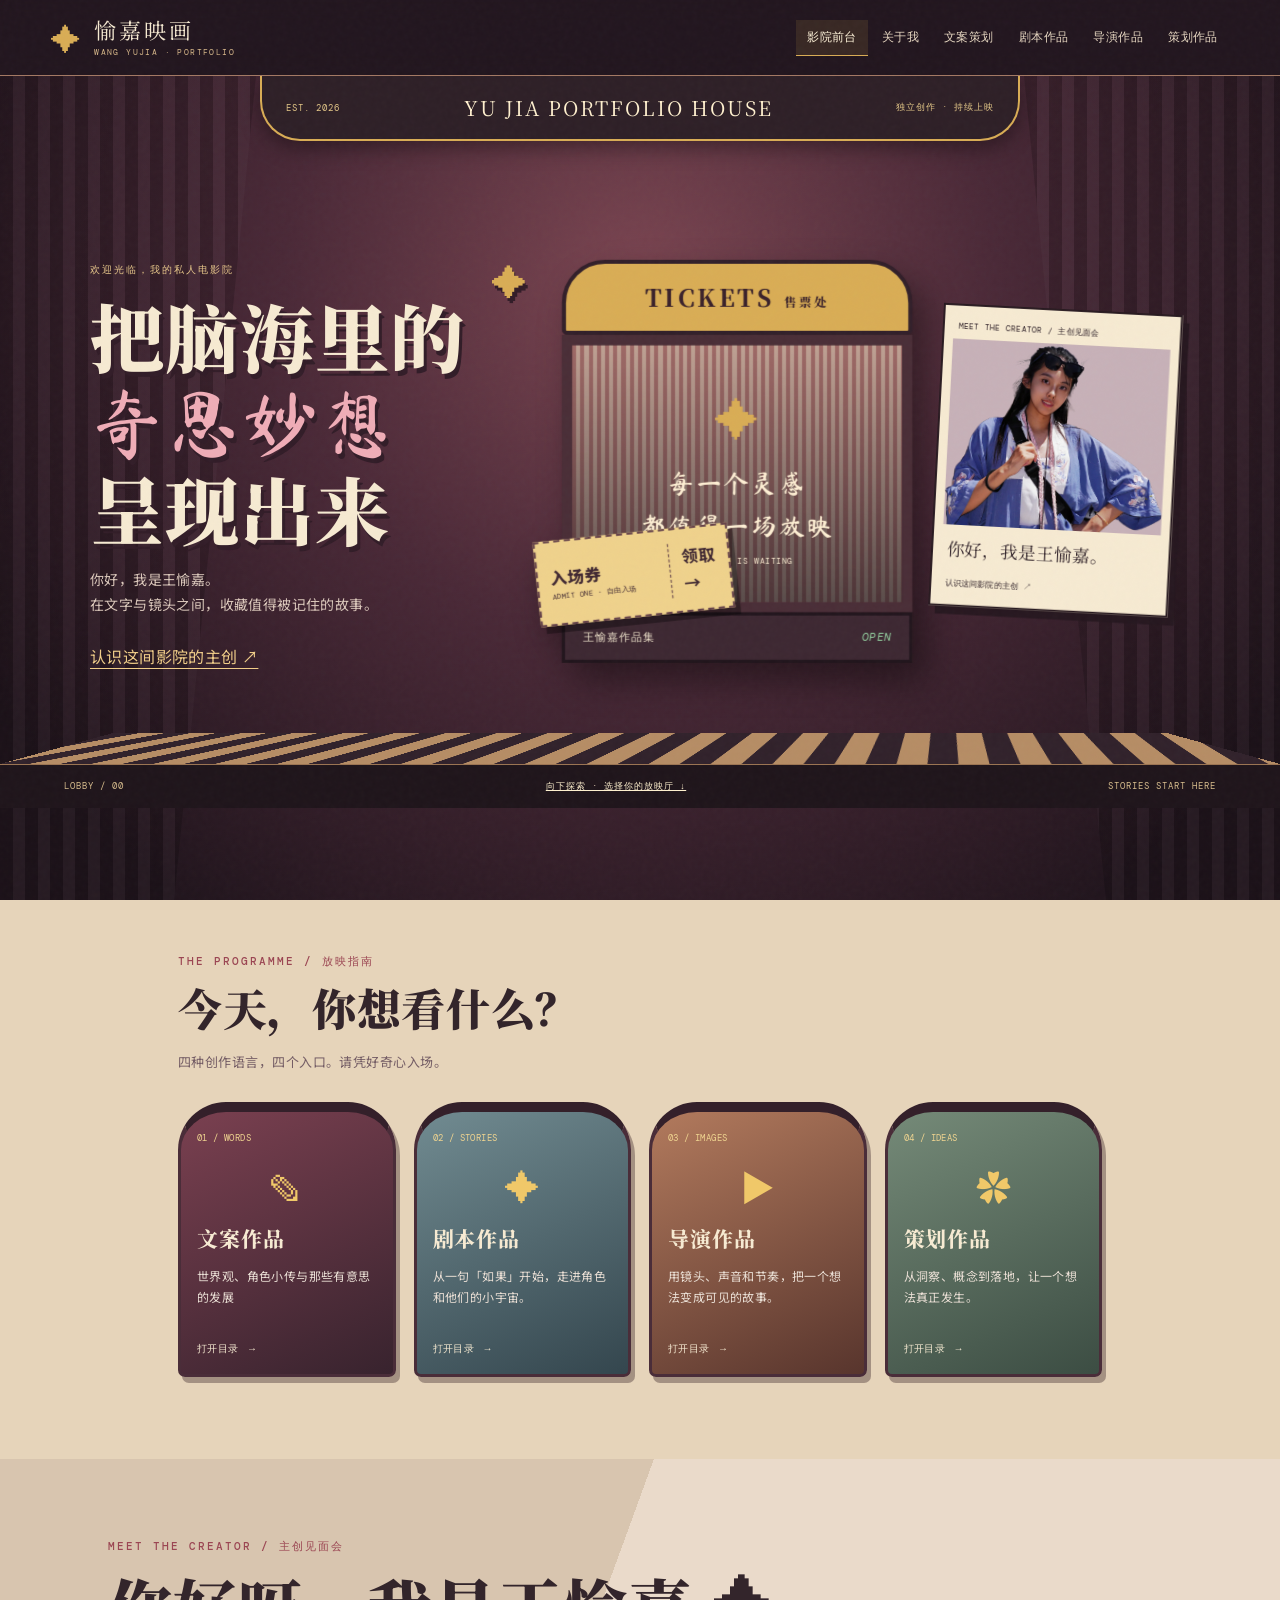
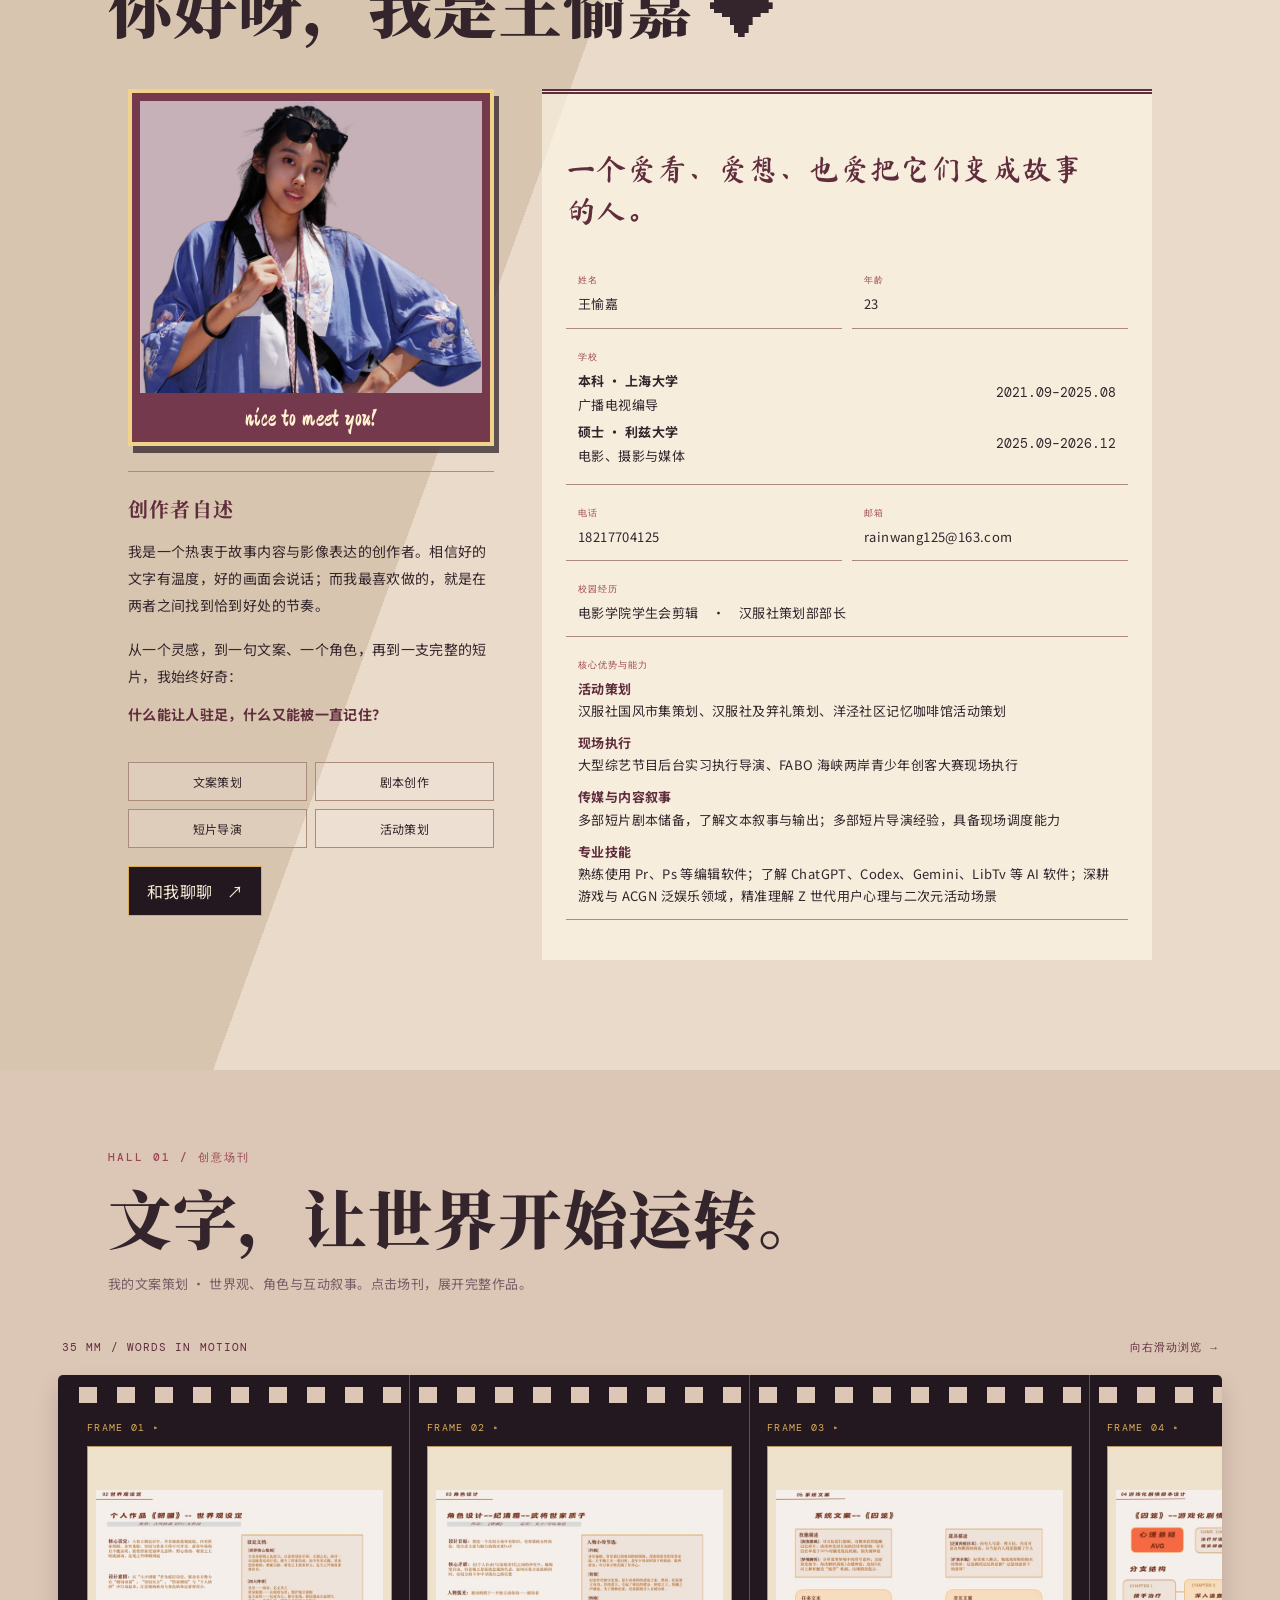
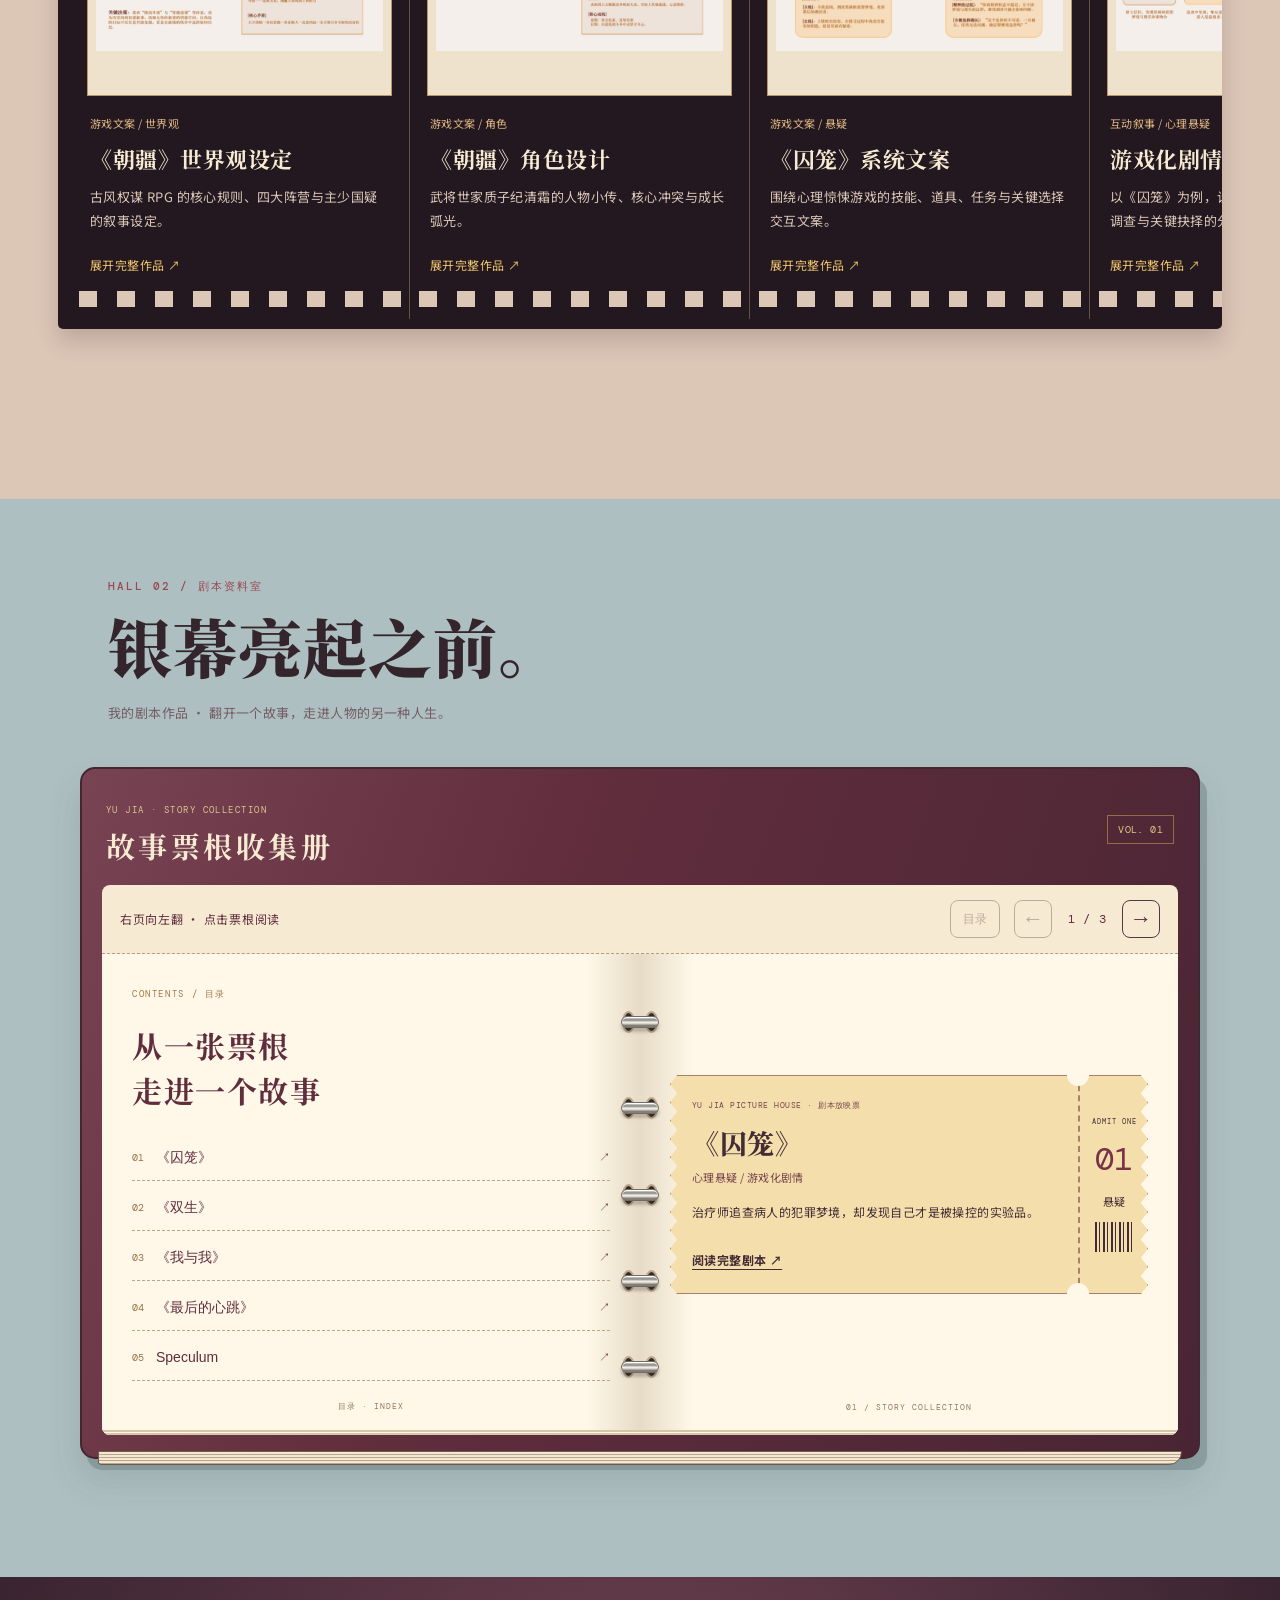
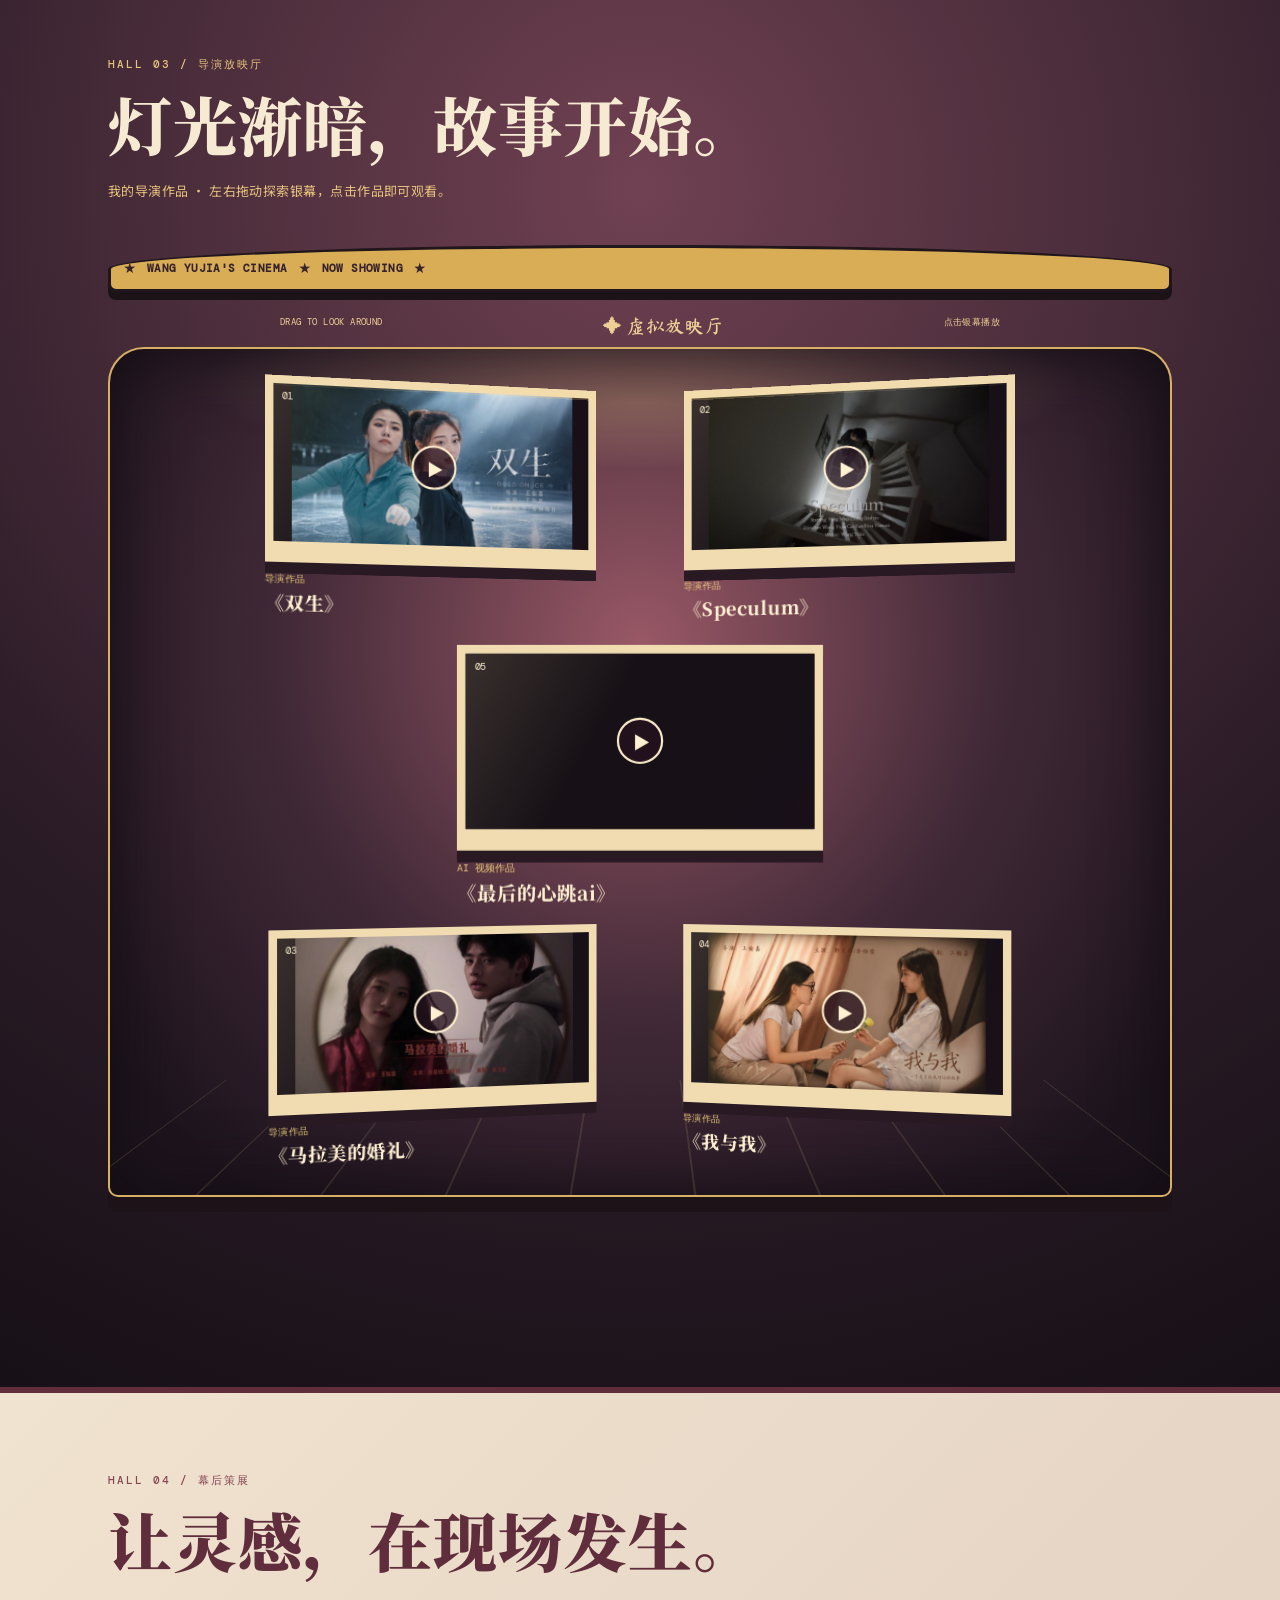
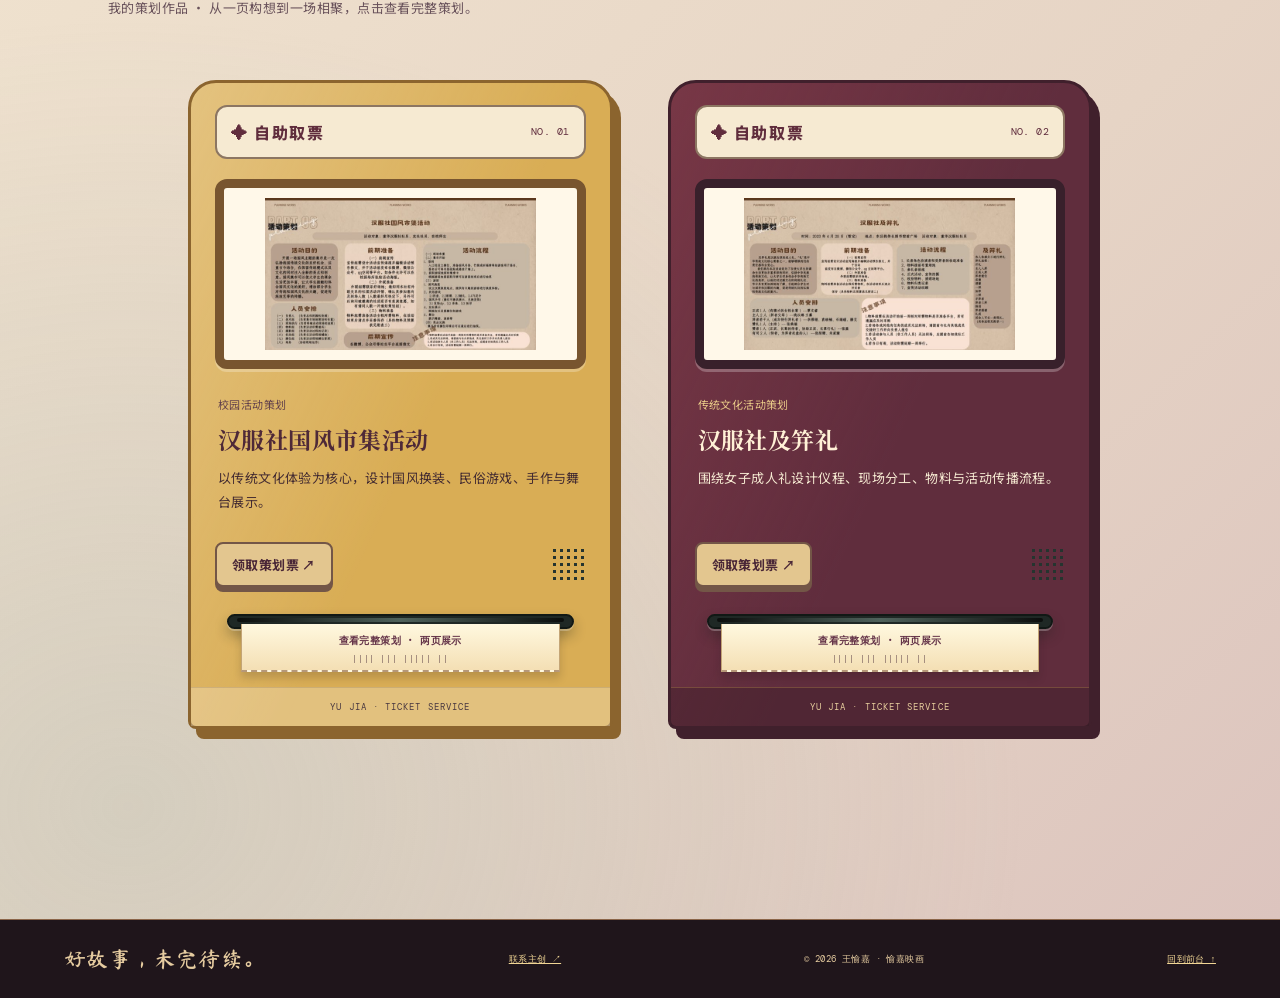
==== commit 09bd6b88: "Add AI short film and responsive 2-1-2 layout" ====
--- a/index.html
+++ b/index.html
@@ -89,7 +89,7 @@
       </section>
 
       <section id="directing" class="panel works" data-panel>
-        <div class="page-title"><p>HALL 03 / 导演放映厅</p><h1>灯光渐暗，故事开始。</h1><small>我的导演作品 · 左右拖动探索银幕，点击作品前往 Bilibili 观看。</small></div>
+        <div class="page-title"><p>HALL 03 / 导演放映厅</p><h1>灯光渐暗，故事开始。</h1><small>我的导演作品 · 左右拖动探索银幕，点击作品即可观看。</small></div>
         <div class="work-grid" id="directing-grid"></div>
       </section>
 
@@ -100,6 +100,6 @@
     </main>
 
     <footer><b>好故事，未完待续。</b><a href="mailto:rainwang125@163.com">联系主创 ↗</a><span>© 2026 王愉嘉 · 愉嘉映画</span><a href="#home" data-tab-link="home">回到前台 ↑</a></footer>
-    <script src="content.js"></script><script src="script.js"></script>
+    <script src="content.js?v=heartbeat-ai"></script><script src="script.js?v=heartbeat-ai"></script>
   </body>
 </html>
--- a/cinema-site.css
+++ b/cinema-site.css
@@ -227,6 +227,14 @@
   #screenplays-grid .ticket-stub{padding-inline:5px}
   #screenplays-grid .ticket-stub small{font-size:6px}
   #screenplays-grid .script-ticket::before,#screenplays-grid .script-ticket::after{right:53px}
+}
+
+/* 第五块导演银幕：本地视频预览。 */
+.virtual-screen-image video{display:block;width:100%;height:100%;object-fit:cover}
+#directing .virtual-screen--5{left:32.5%;right:auto;top:62%;bottom:auto;width:35%;transform:translateZ(-20px)}
+@media(max-width:800px){
+  #directing .cinema-viewport{height:660px}
+  #directing .virtual-screen--5{left:28.5%;top:73%;width:43%;transform:none}
 }
 @media(prefers-reduced-motion:reduce){.ticket-picker-window{scroll-behavior:auto}#screenplays-grid .script-ticket:nth-child(n){transition:none}}
 
@@ -360,3 +368,128 @@
   #screenplays-grid.ring-book .script-ticket::after{bottom:-6px}
   .album-page-number{font-size:6px;letter-spacing:.02em;left:8px;right:8px}
 }
+
+/* 2026-09 手机端细节：完整入场券、信息优先、竖票根与紧凑银幕。 */
+@media(max-width:700px){
+  /* 首页：把悬挂入场券收进售票台可视范围，窄屏不再切边。 */
+  #home .ticket-booth{width:min(340px,92vw);max-width:100%;overflow:visible}
+  #home .admission-ticket{
+    left:50%;
+    bottom:34px;
+    width:min(205px,72vw);
+    translate:-50% 0;
+    transform:rotate(-3deg);
+  }
+  #home .admission-ticket:hover,
+  #home .admission-ticket:focus-visible{transform:rotate(0deg) translateY(-5px)}
+
+  /* 关于我：照片 → 个人信息 → 创作者自述与技能。 */
+  #about .about-grid{display:flex;flex-direction:column}
+  #about .creator-column{display:contents}
+  #about .portrait-card{order:1}
+  #about .about-copy{order:2}
+  #about .about-followup{order:3;width:100%;max-width:520px;margin-inline:auto}
+
+  /* 剧本册：保留双页与中缝装订，单张票根改成竖版构图。 */
+  #screenplays-grid.ring-book .script-ticket:nth-child(n){
+    grid-template-columns:minmax(0,1fr);
+    grid-template-rows:minmax(0,1fr) auto;
+    width:86%;
+    justify-self:center;
+    align-self:center;
+    min-height:334px;
+  }
+  #screenplays-grid.ring-book .ticket-body{padding:16px 9px 12px}
+  #screenplays-grid.ring-book .ticket-body h2{font-size:17px;line-height:1.45;margin:9px 0 5px}
+  #screenplays-grid.ring-book .ticket-body p{font-size:10px;line-height:1.55;margin-block:6px}
+  #screenplays-grid.ring-book .ticket-read{padding-top:5px}
+  #screenplays-grid.ring-book .ticket-stub{
+    flex-direction:row;
+    justify-content:space-between;
+    align-items:center;
+    gap:4px;
+    padding:7px 8px;
+    border-left:0;
+    border-top:2px dashed #ab806b;
+  }
+  #screenplays-grid.ring-book .ticket-stub b{font-size:16px}
+  #screenplays-grid.ring-book .ticket-stub span{font-size:8px;writing-mode:horizontal-tb}
+  #screenplays-grid.ring-book .ticket-stub i{width:20px;height:18px}
+  #screenplays-grid.ring-book .script-ticket::before,
+  #screenplays-grid.ring-book .script-ticket::after{
+    top:auto;
+    bottom:38px;
+    width:12px;
+    height:12px;
+  }
+  #screenplays-grid.ring-book .script-ticket::before{left:-6px;right:auto}
+  #screenplays-grid.ring-book .script-ticket::after{left:auto;right:-6px}
+
+  /* 导演作品：缩短影院纵深，四块银幕靠拢但仍保留悬停空间。 */
+  #directing .cinema-reel{padding-inline:14px;padding-bottom:64px}
+  #directing .virtual-cinema{margin-top:14px}
+  #directing .cinema-viewport{height:430px;border-radius:22px 22px 8px 8px}
+  #directing .cinema-instructions{margin-bottom:7px}
+  #directing .virtual-screen,
+  #directing .virtual-screen--4{width:43%}
+  #directing .virtual-screen--1,
+  #directing .virtual-screen--3{left:4%}
+  #directing .virtual-screen--2,
+  #directing .virtual-screen--4{left:53%}
+  #directing .virtual-screen--1,
+  #directing .virtual-screen--2{top:8%}
+  #directing .virtual-screen--3,
+  #directing .virtual-screen--4{top:52%}
+  #directing .virtual-screen-image{border-width:5px;border-bottom-width:11px}
+  #directing .virtual-screen small{margin-top:5px}
+  #directing .virtual-screen h2{font-size:12px;line-height:1.35;margin-top:1px}
+}
+
+@media(max-width:800px){
+  #directing .cinema-viewport{height:650px}
+  #directing .virtual-screen--5{left:28.5%;right:auto;top:73%;bottom:auto;width:43%;transform:none}
+}
+
+/* 导演放映厅：五部作品完整排布，封面不裁切，标题预留固定空间。 */
+#directing .cinema-viewport{height:850px}
+#directing .virtual-screen-image{
+  background-size:contain;
+  background-repeat:no-repeat;
+  background-color:#171117;
+}
+#directing .virtual-screen-image video{object-fit:contain;background:#171117}
+#directing .virtual-screen{width:30%;bottom:auto}
+#directing .virtual-screen h2{min-height:2.8em;line-height:1.4;text-wrap:balance}
+#directing .virtual-screen--1{left:16%;right:auto;top:5%;transform:translateZ(25px) rotateY(8deg)}
+#directing .virtual-screen--2{left:54%;right:auto;top:5%;transform:translateZ(25px) rotateY(-8deg)}
+#directing .virtual-screen--5{left:34%;right:auto;top:36%;width:32%;transform:translateZ(75px)}
+#directing .virtual-screen--3{left:16%;right:auto;top:68%;transform:translateZ(15px) rotateY(8deg)}
+#directing .virtual-screen--4{left:54%;right:auto;top:68%;width:30%;transform:translateZ(15px) rotateY(-8deg)}
+
+@media(max-width:800px){
+  #directing .cinema-viewport{height:760px}
+  #directing .virtual-screen,
+  #directing .virtual-screen--4,
+  #directing .virtual-screen--5{width:42%;transform:none}
+  #directing .virtual-screen--1{left:5%;right:auto;top:3%}
+  #directing .virtual-screen--2{left:53%;right:auto;top:3%}
+  #directing .virtual-screen--5{left:29%;right:auto;top:34%}
+  #directing .virtual-screen--3{left:5%;right:auto;top:66%}
+  #directing .virtual-screen--4{left:53%;right:auto;top:66%}
+  #directing .virtual-screen h2{min-height:2.7em;font-size:12px;line-height:1.35}
+}
+
+@media(max-width:420px){
+  #directing .cinema-reel{padding-inline:10px}
+  #directing .cinema-viewport{height:720px}
+  #directing .virtual-screen,
+  #directing .virtual-screen--4,
+  #directing .virtual-screen--5{width:43%}
+  #directing .virtual-screen--1{left:4%}
+  #directing .virtual-screen--2{left:53%}
+  #directing .virtual-screen--5{left:28.5%;top:34%}
+  #directing .virtual-screen--3{left:4%;top:66%}
+  #directing .virtual-screen--4{left:53%;top:66%}
+  #directing .virtual-screen small{font-size:8px;line-height:1.35}
+  #directing .virtual-screen h2{font-size:11px;min-height:3em}
+}
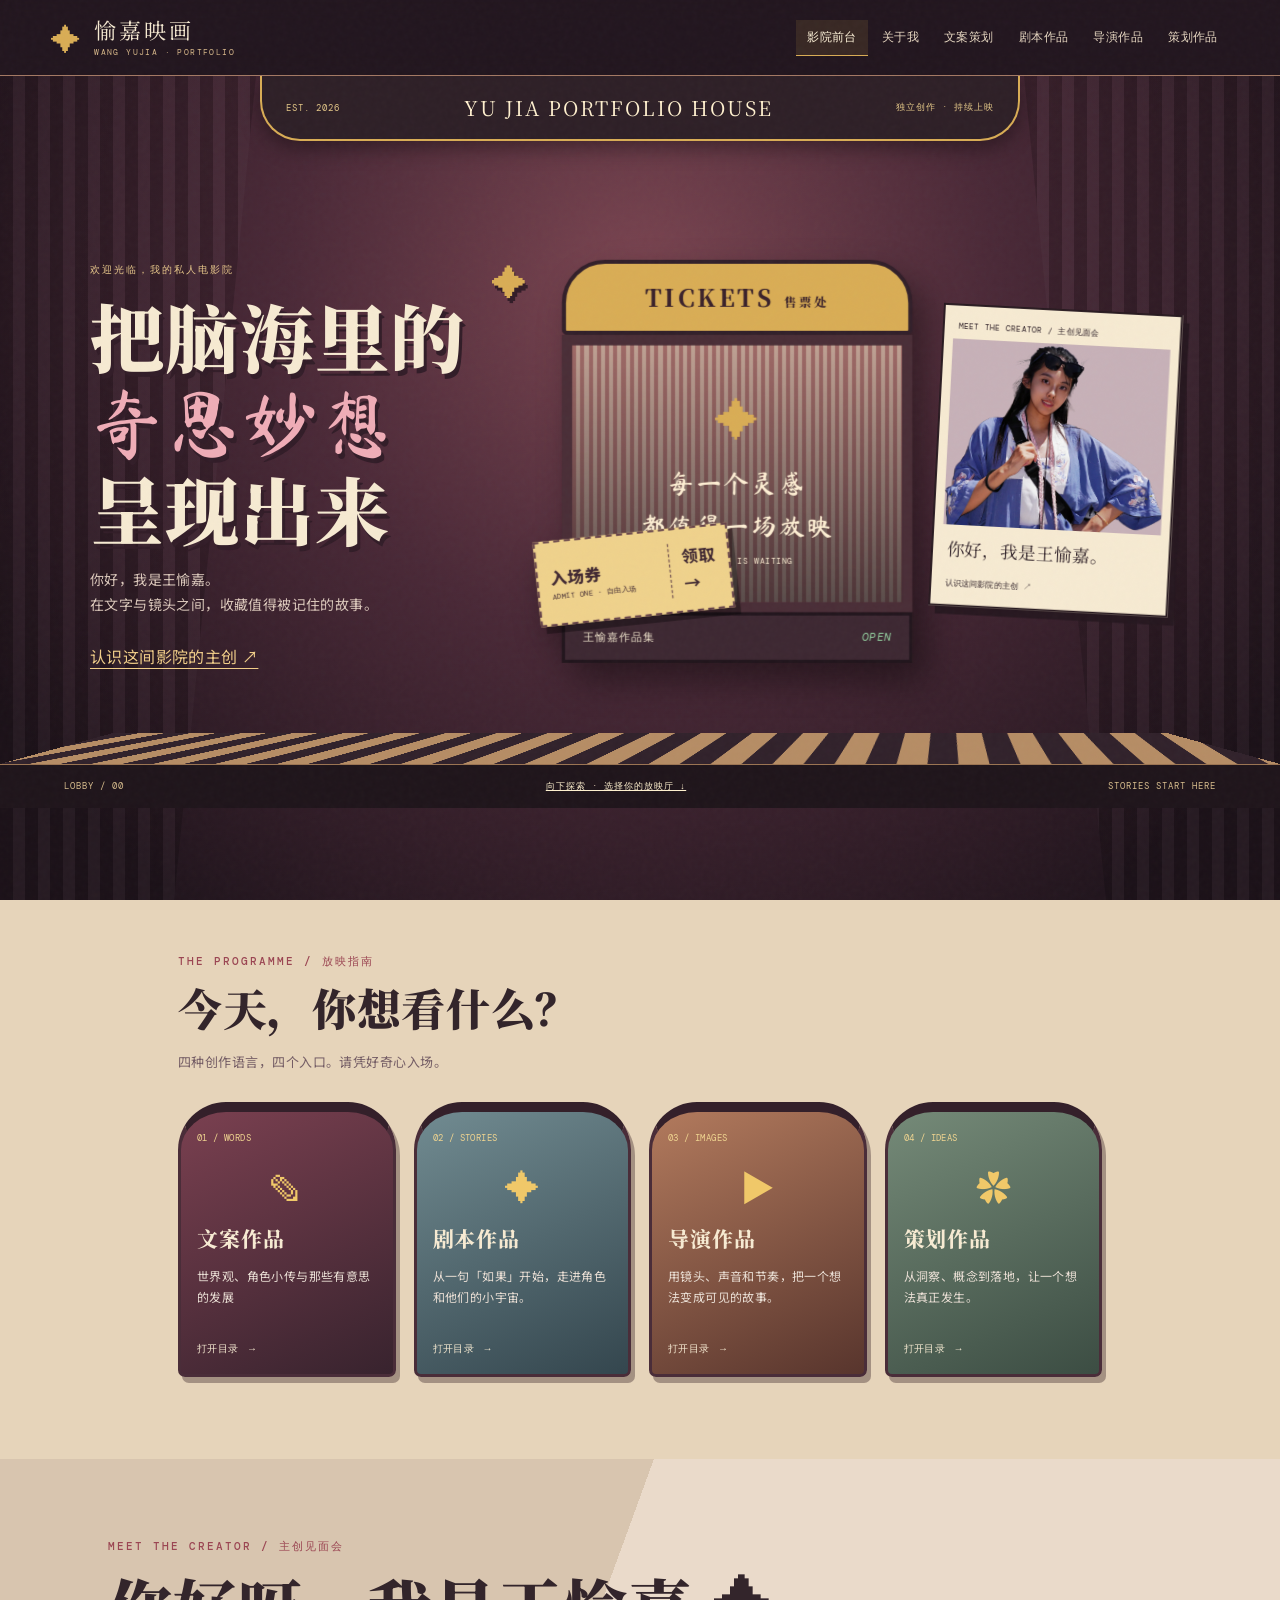
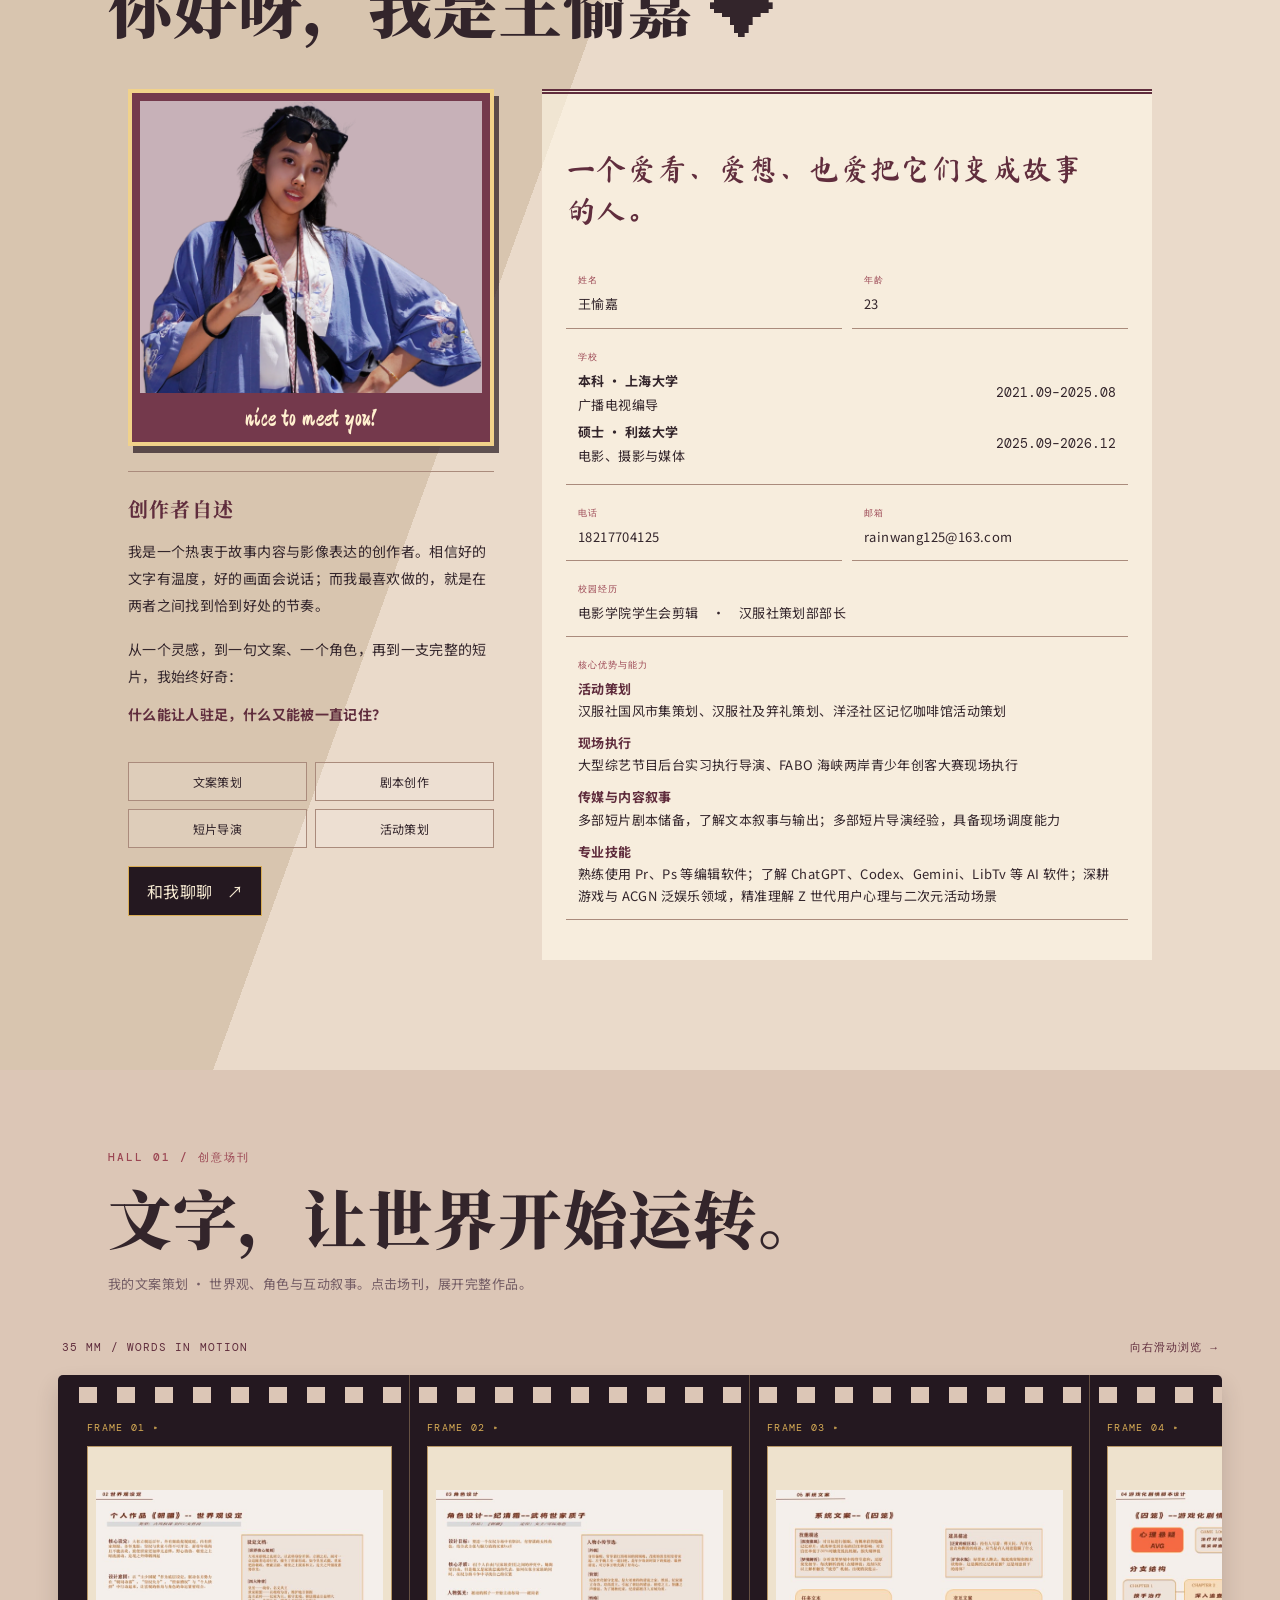
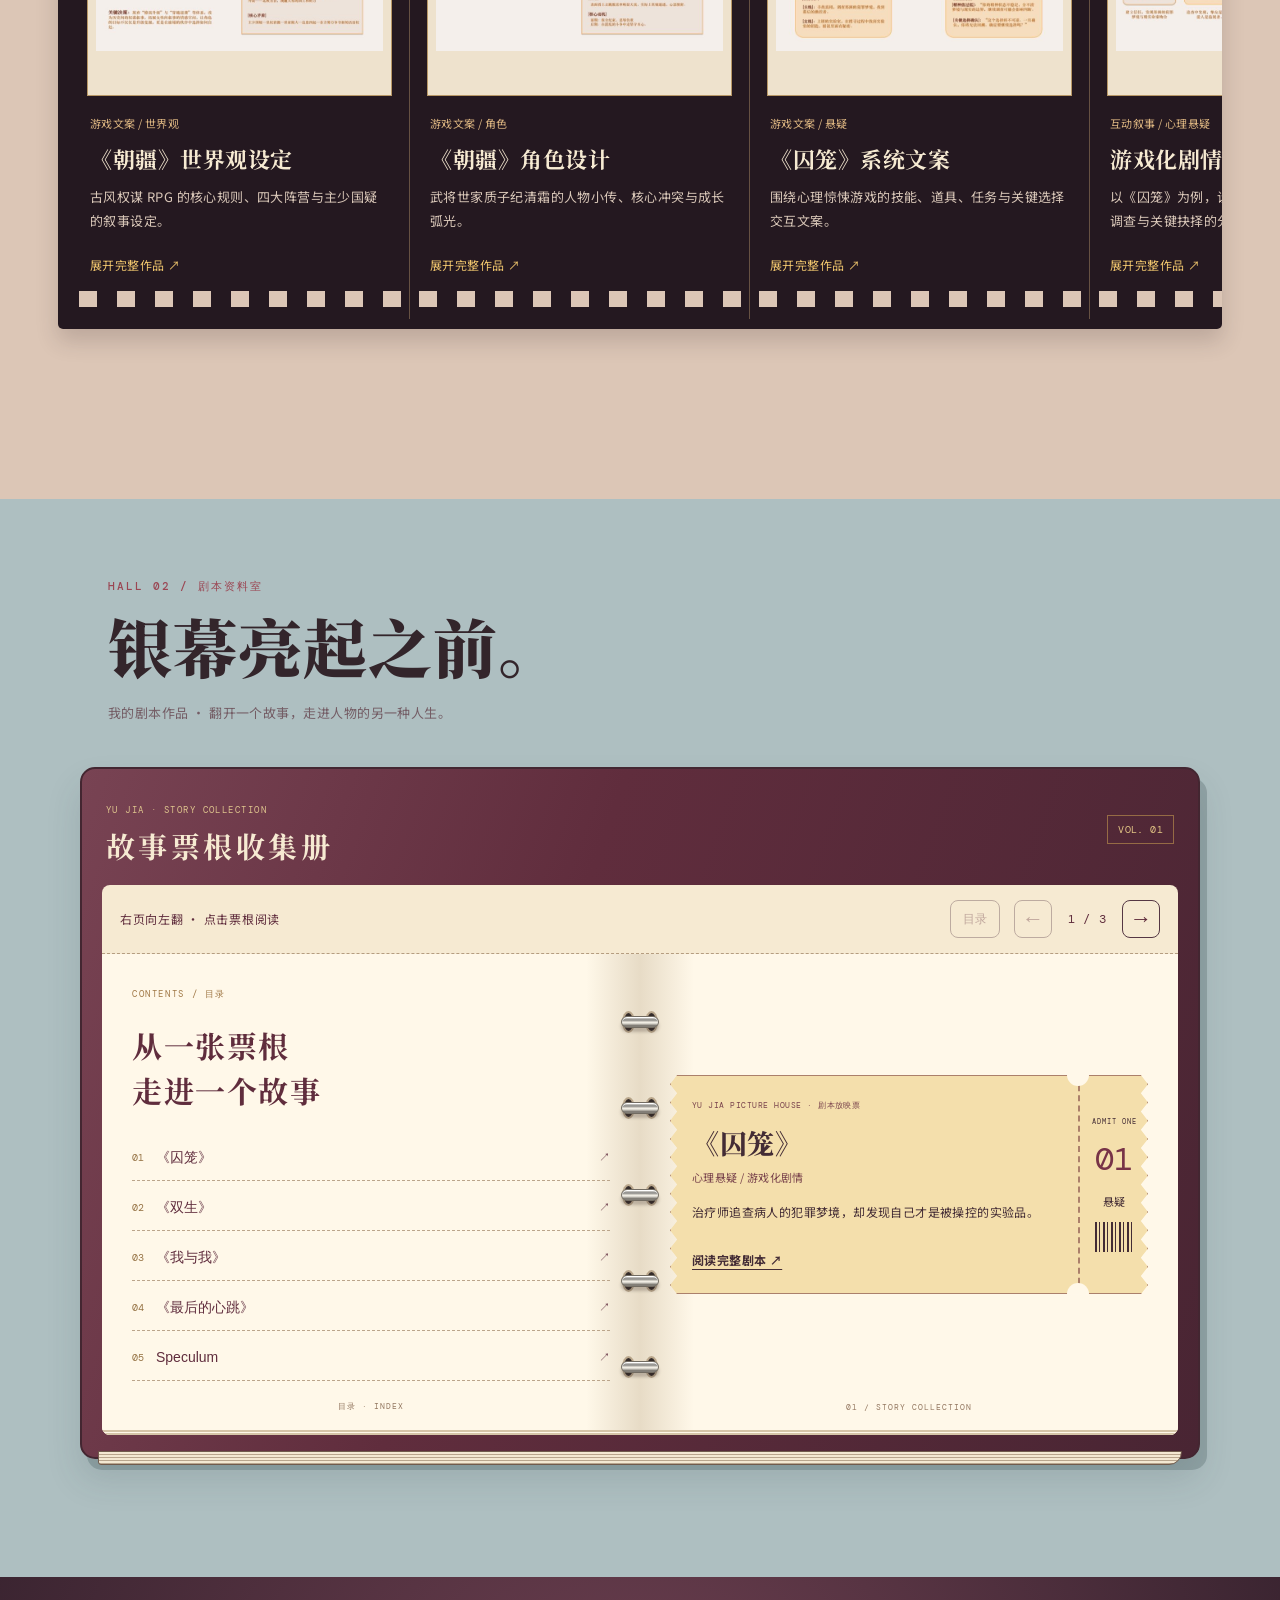
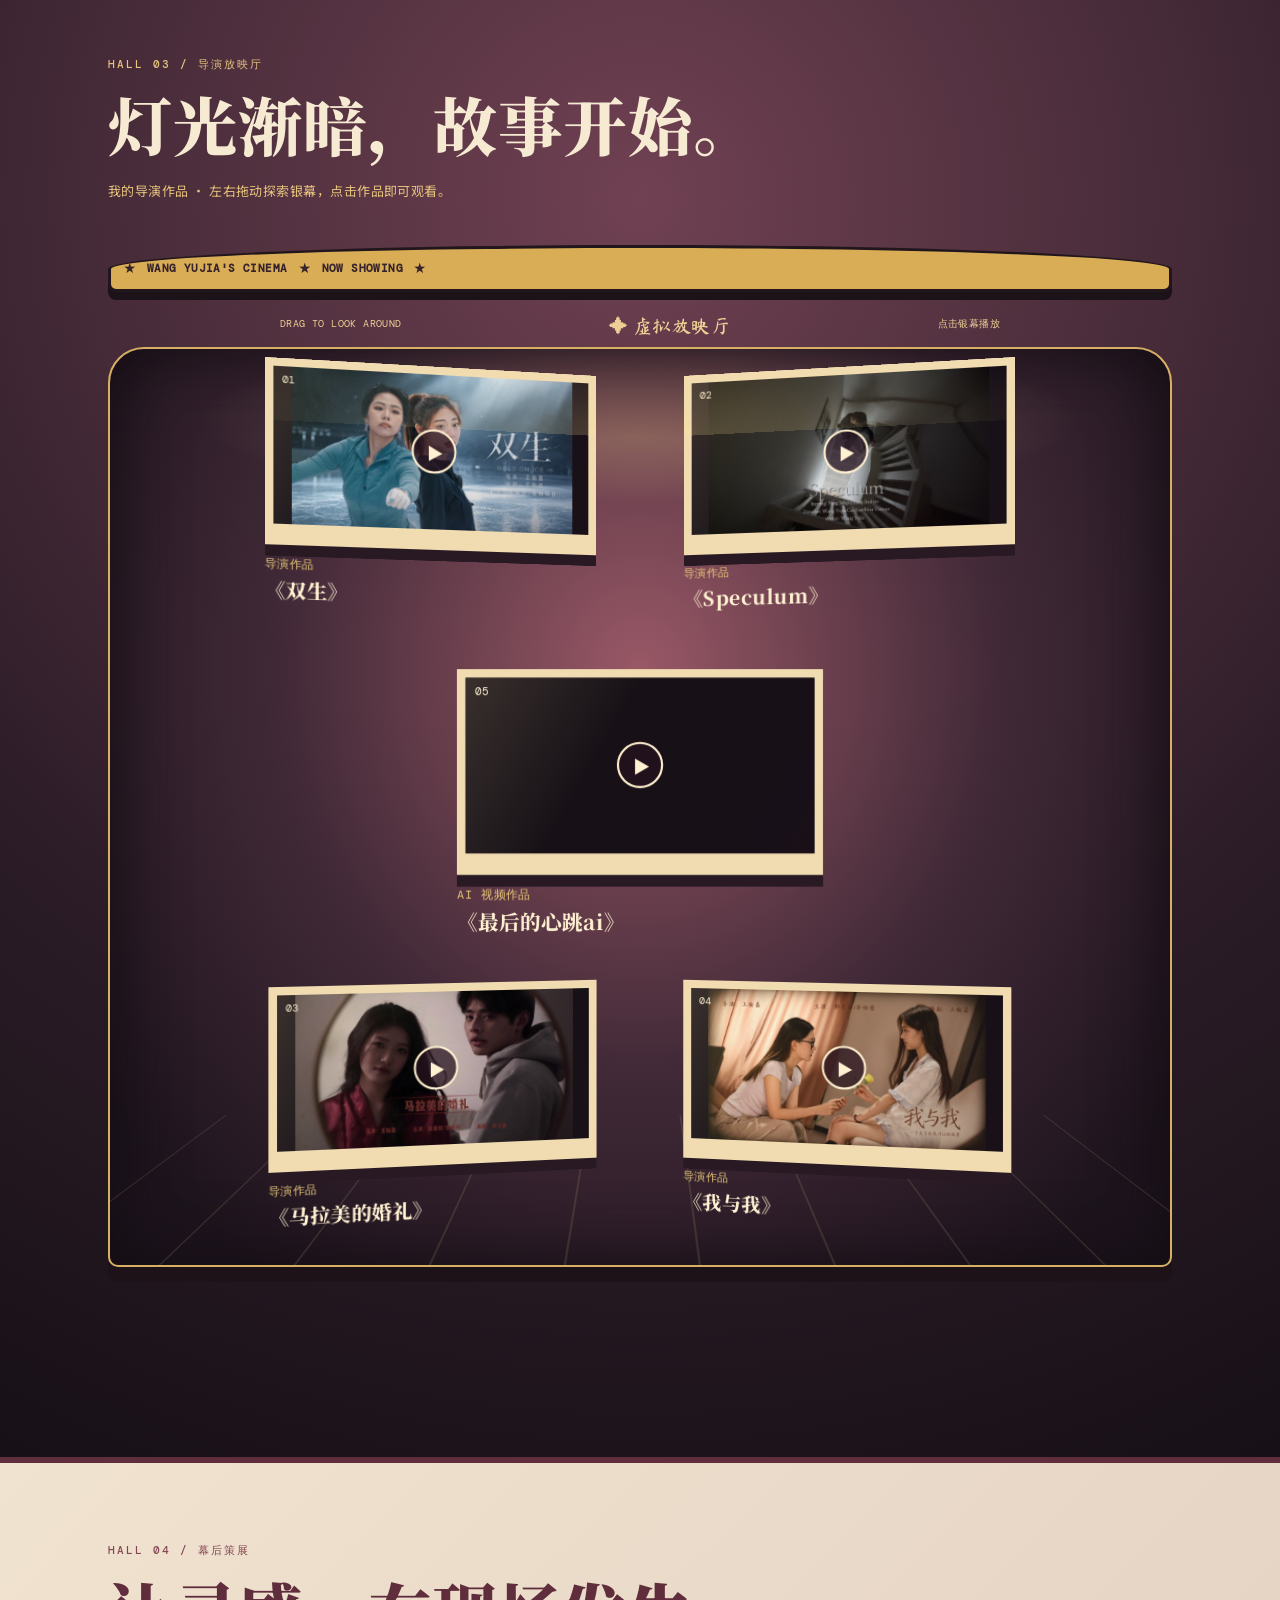
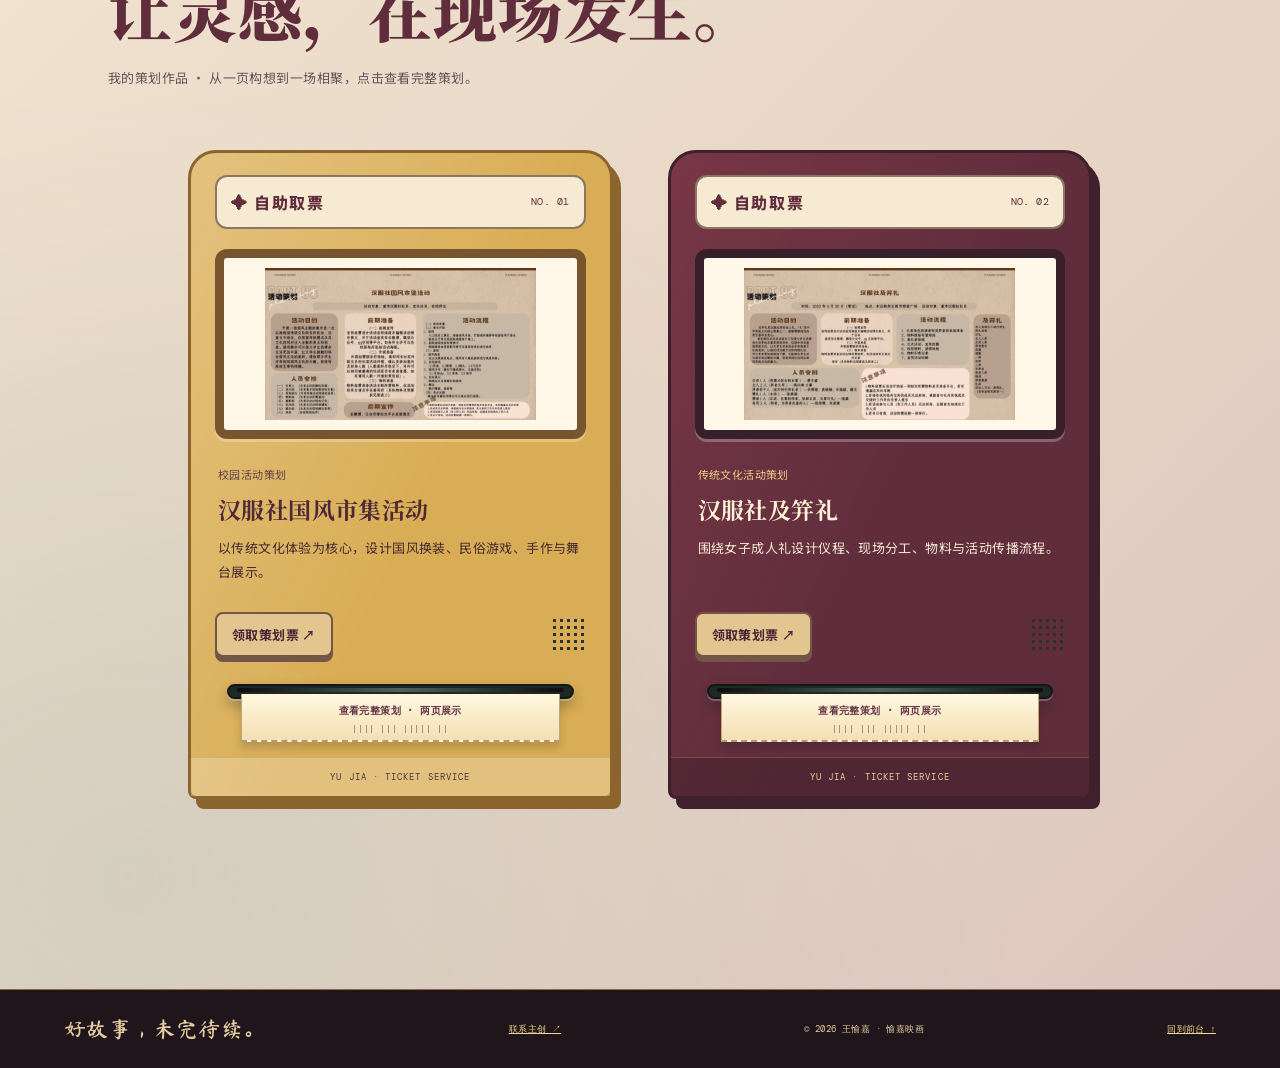
==== commit 8fff0abe: "Make director text responsive at every ratio" ====
--- a/index.html
+++ b/index.html
@@ -8,7 +8,7 @@
     <link rel="preconnect" href="https://fonts.googleapis.com" />
     <link rel="preconnect" href="https://fonts.gstatic.com" crossorigin />
     <link href="https://fonts.googleapis.com/css2?family=DM+Mono:wght@400;500&family=Liu+Jian+Mao+Cao&family=Ma+Shan+Zheng&family=Noto+Sans+SC:wght@400;500;700;900&family=Noto+Serif+SC:wght@700;900&family=Zhi+Mang+Xing&display=swap" rel="stylesheet" />
-    <link rel="stylesheet" href="cinema-site.css" />
+    <link rel="stylesheet" href="cinema-site.css?v=director-text-responsive" />
   </head>
   <body>
     <div class="grain"></div>
--- a/cinema-site.css
+++ b/cinema-site.css
@@ -480,16 +480,126 @@
 }
 
 @media(max-width:420px){
-  #directing .cinema-reel{padding-inline:10px}
-  #directing .cinema-viewport{height:720px}
+  #directing .cinema-reel{padding-inline:10px;padding-bottom:48px}
+  #directing .virtual-cinema{margin-top:10px}
+  #directing .cinema-viewport{height:620px}
   #directing .virtual-screen,
   #directing .virtual-screen--4,
   #directing .virtual-screen--5{width:43%}
   #directing .virtual-screen--1{left:4%}
   #directing .virtual-screen--2{left:53%}
   #directing .virtual-screen--5{left:28.5%;top:34%}
-  #directing .virtual-screen--3{left:4%;top:66%}
-  #directing .virtual-screen--4{left:53%;top:66%}
-  #directing .virtual-screen small{font-size:8px;line-height:1.35}
-  #directing .virtual-screen h2{font-size:11px;min-height:3em}
-}
+  #directing .virtual-screen--3{left:4%;top:65%}
+  #directing .virtual-screen--4{left:53%;top:65%}
+  #directing .virtual-screen small{
+    position:relative;
+    z-index:3;
+    display:block;
+    min-height:14px;
+    margin-top:15px;
+    font-size:8px;
+    line-height:1.5;
+    overflow:visible;
+  }
+  #directing .virtual-screen h2{position:relative;z-index:3;margin-top:2px;font-size:11px;min-height:3em}
+}
+
+/* 导演放映厅：窄屏改用内容驱动的 2–1–2 网格，避免任何比例下标题被裁切。 */
+@media(max-width:800px){
+  #directing .page-title p{font-size:clamp(10px,2.4vw,12px);line-height:1.6}
+  #directing .page-title small{font-size:clamp(12px,2.5vw,14px);line-height:1.8}
+  #directing .cinema-reel{padding-inline:clamp(10px,3vw,22px);padding-bottom:56px}
+  #directing .virtual-cinema{margin-top:14px;touch-action:pan-y;cursor:default}
+  #directing .cinema-instructions{
+    align-items:center;
+    gap:10px;
+    margin-bottom:9px;
+    font-size:clamp(9px,1.8vw,11px);
+    line-height:1.45;
+    white-space:normal;
+  }
+  #directing .cinema-instructions b{font-size:clamp(15px,3.2vw,20px);text-align:center}
+  #directing .cinema-viewport{height:auto;min-height:0;overflow:hidden}
+  #directing .cinema-room{
+    display:grid;
+    grid-template-columns:repeat(2,minmax(0,1fr));
+    align-items:start;
+    column-gap:clamp(12px,4vw,28px);
+    row-gap:clamp(27px,5vw,44px);
+    height:auto;
+    min-height:0;
+    padding:clamp(20px,4vw,34px);
+    transform:none!important;
+  }
+  #directing .virtual-screen,
+  #directing .virtual-screen--1,
+  #directing .virtual-screen--2,
+  #directing .virtual-screen--3,
+  #directing .virtual-screen--4,
+  #directing .virtual-screen--5{
+    position:relative;
+    inset:auto;
+    width:100%;
+    min-width:0;
+    transform:none;
+    filter:none;
+  }
+  #directing .virtual-screen--1{order:1}
+  #directing .virtual-screen--2{order:2}
+  #directing .virtual-screen--5{
+    order:3;
+    grid-column:1/-1;
+    justify-self:center;
+    width:min(46%,280px);
+  }
+  #directing .virtual-screen--3{order:4}
+  #directing .virtual-screen--4{order:5}
+  #directing .virtual-screen-image{border-width:clamp(5px,1vw,7px);border-bottom-width:clamp(12px,2vw,17px)}
+  #directing .virtual-screen-image span{font-size:clamp(9px,1.7vw,11px);line-height:1.3}
+  #directing .virtual-screen small{
+    position:relative;
+    z-index:3;
+    display:block;
+    min-height:0;
+    margin-top:15px;
+    color:#f0cf87;
+    font-size:clamp(10px,2vw,12px);
+    line-height:1.5;
+    letter-spacing:.04em;
+    overflow:visible;
+    white-space:normal;
+  }
+  #directing .virtual-screen h2{
+    position:relative;
+    z-index:3;
+    min-height:2.9em;
+    margin:3px 0 0;
+    color:#fff4dc;
+    font-size:clamp(13px,2.8vw,17px);
+    line-height:1.45;
+    letter-spacing:.02em;
+    overflow:visible;
+    overflow-wrap:anywhere;
+  }
+}
+
+@media(max-width:420px){
+  #directing .cinema-reel{padding-bottom:44px}
+  #directing .cinema-room{column-gap:12px;row-gap:24px;padding:16px 14px 22px}
+  #directing .virtual-screen--5{width:min(47%,180px)}
+  #directing .cinema-instructions span{max-width:29%}
+  #directing .cinema-instructions b{max-width:42%}
+}
+
+@media(min-width:801px){
+  #directing .cinema-viewport{height:clamp(720px,82vw,920px)}
+  #directing .virtual-screen--1{top:3%}
+  #directing .virtual-screen--2{top:3%}
+  #directing .virtual-screen--5{top:36%}
+  #directing .virtual-screen--3{top:69%}
+  #directing .virtual-screen--4{top:69%}
+  #directing .cinema-instructions{font-size:10px;line-height:1.5}
+  #directing .virtual-screen-image span{font-size:10px}
+  #directing .virtual-screen small{font-size:11px;line-height:1.5}
+  #directing .virtual-screen h2{font-size:clamp(17px,1.5vw,20px);line-height:1.45}
+}
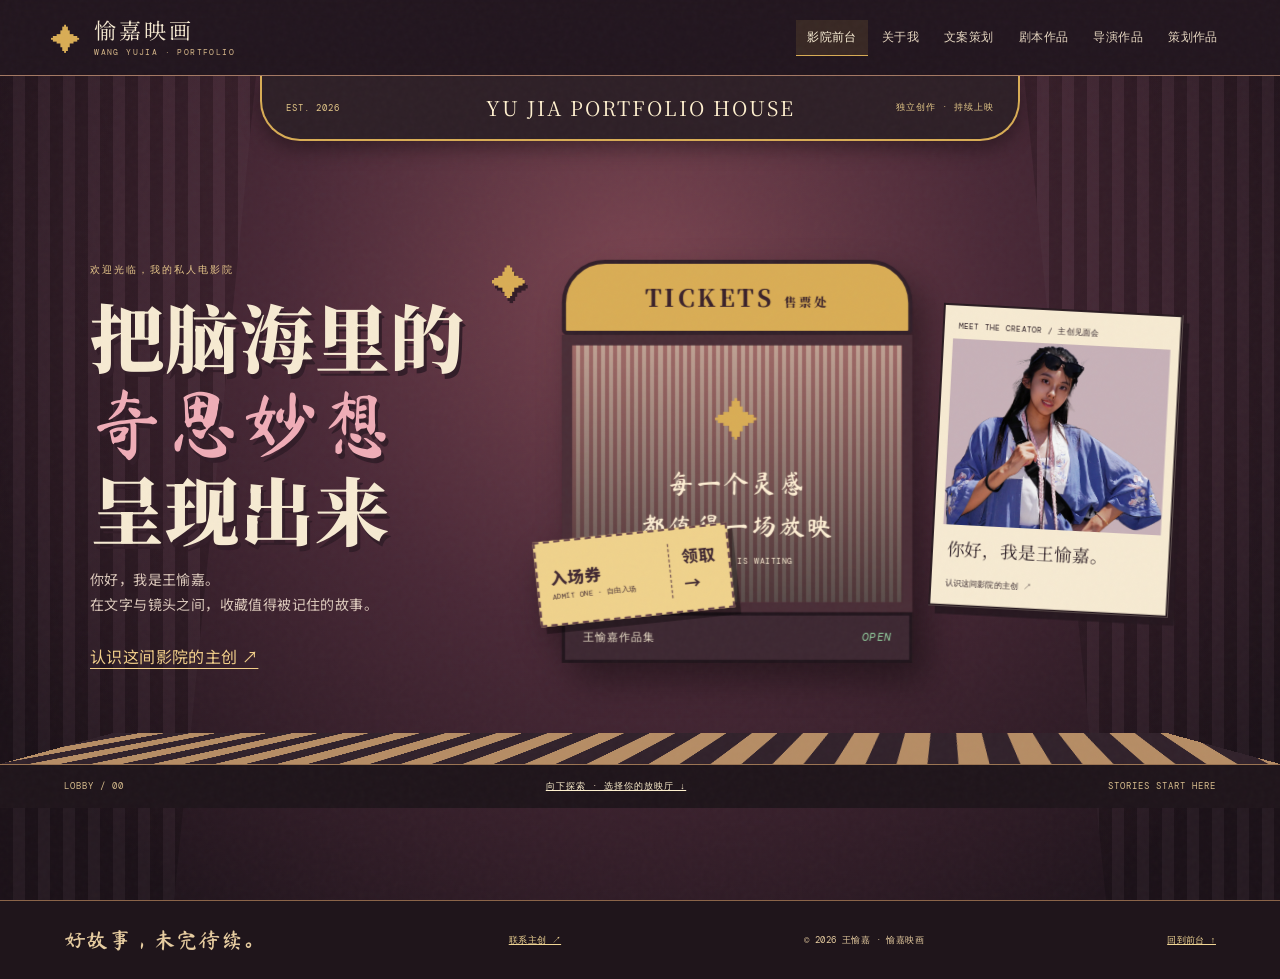
==== commit 3c0595eb: "Add click navigation and soft cinema transitions" ====
--- a/index.html
+++ b/index.html
@@ -8,7 +8,7 @@
     <link rel="preconnect" href="https://fonts.googleapis.com" />
     <link rel="preconnect" href="https://fonts.gstatic.com" crossorigin />
     <link href="https://fonts.googleapis.com/css2?family=DM+Mono:wght@400;500&family=Liu+Jian+Mao+Cao&family=Ma+Shan+Zheng&family=Noto+Sans+SC:wght@400;500;700;900&family=Noto+Serif+SC:wght@700;900&family=Zhi+Mang+Xing&display=swap" rel="stylesheet" />
-    <link rel="stylesheet" href="cinema-site.css?v=director-text-responsive" />
+    <link rel="stylesheet" href="cinema-site.css?v=cinema-transition-soft" />
   </head>
   <body>
     <div class="grain"></div>
@@ -100,6 +100,6 @@
     </main>
 
     <footer><b>好故事，未完待续。</b><a href="mailto:rainwang125@163.com">联系主创 ↗</a><span>© 2026 王愉嘉 · 愉嘉映画</span><a href="#home" data-tab-link="home">回到前台 ↑</a></footer>
-    <script src="content.js?v=heartbeat-ai"></script><script src="script.js?v=heartbeat-ai"></script>
+    <script src="content.js?v=heartbeat-ai"></script><script src="script.js?v=cinema-transition-soft"></script>
   </body>
 </html>
--- a/cinema-site.css
+++ b/cinema-site.css
@@ -1,7 +1,7 @@
 :root{--wine:#602d3d;--deep:#241820;--red:#9b4653;--cream:#f6ead2;--paper:#fff8e9;--gold:#d9ad55;--pink:#e7a7b0;--sage:#aebbae;--blue:#9eb6bd;--ink:#33252b;--line:#553744;--shadow:7px 8px 0 rgba(37,23,31,.9)}
 *{box-sizing:border-box}html{scroll-behavior:smooth;scroll-padding-top:76px}body{margin:0;background:var(--deep);color:var(--ink);font-family:'Noto Sans SC',sans-serif}.grain{position:fixed;inset:0;z-index:20;pointer-events:none;opacity:.13;background-image:url("data:image/svg+xml,%3Csvg viewBox='0 0 180 180' xmlns='http://www.w3.org/2000/svg'%3E%3Cfilter id='n'%3E%3CfeTurbulence type='fractalNoise' baseFrequency='.9' numOctaves='4'/%3E%3C/filter%3E%3Crect width='100%25' height='100%25' filter='url(%23n)' opacity='.18'/%3E%3C/svg%3E")}
 a{color:inherit}.site-header{height:76px;padding:9px clamp(18px,4vw,58px);position:sticky;top:0;z-index:15;display:flex;align-items:center;justify-content:space-between;background:rgba(35,23,31,.94);border-bottom:1px solid #a47964;backdrop-filter:blur(10px);color:var(--cream)}.brand{display:flex;align-items:center;gap:10px;color:inherit;text-decoration:none;font:22px/1 'Noto Serif SC',serif;letter-spacing:3px}.brand small{display:block;margin-top:6px;font:8px 'DM Mono',monospace;letter-spacing:1.4px;color:#d8b88a}.brand-star{color:var(--gold);font-size:30px;animation:glow 2.2s ease-in-out infinite}.tabs{display:flex;gap:3px}.tab{padding:9px 11px;color:#e8d8c2;text-decoration:none;font:10px 'DM Mono',monospace;border-bottom:1px solid transparent;transition:.2s}.tab:hover,.tab.active{color:#fff4d9;border-color:var(--gold);background:rgba(217,173,85,.12)}.menu-button{display:none;color:var(--cream);background:transparent;border:1px solid var(--gold);padding:6px 9px;font-size:17px}
-main{overflow:hidden}.panel{display:block;position:relative;min-height:100vh;scroll-margin-top:76px}.page-title{max-width:1120px;margin:auto;padding:80px 28px 42px}.page-title p{margin:0 0 10px;color:var(--red);font:500 11px 'DM Mono',monospace;letter-spacing:2px}.page-title h1{max-width:820px;margin:0;font:900 clamp(36px,5vw,66px)/1.08 'Noto Serif SC',serif;letter-spacing:-3px}.page-title small{display:block;margin-top:14px;font-size:13px;color:#745d65}.pill-button{display:inline-flex;padding:11px 18px;background:var(--deep);color:var(--cream);border:1px solid var(--gold);text-decoration:none}
+main{overflow:hidden}.panel{display:block;position:relative;min-height:100vh;scroll-margin-top:76px}.panel:not(.active){display:none!important}.panel.active{animation:panel-enter .42s cubic-bezier(.2,.7,.25,1)}.page-title{max-width:1120px;margin:auto;padding:80px 28px 42px}.page-title p{margin:0 0 10px;color:var(--red);font:500 11px 'DM Mono',monospace;letter-spacing:2px}.page-title h1{max-width:820px;margin:0;font:900 clamp(36px,5vw,66px)/1.08 'Noto Serif SC',serif;letter-spacing:-3px}.page-title small{display:block;margin-top:14px;font-size:13px;color:#745d65}.pill-button{display:inline-flex;padding:11px 18px;background:var(--deep);color:var(--cream);border:1px solid var(--gold);text-decoration:none}
 
 /* 影院前台 */
 .home{min-height:calc(100vh - 76px);color:var(--cream);background:radial-gradient(circle at 50% 25%,#7b4551 0,#4a2937 40%,#21151d 86%);isolation:isolate}.home::before,.home::after{content:'';position:absolute;z-index:-1;top:0;bottom:0;width:20%;background:repeating-linear-gradient(90deg,rgba(0,0,0,.18) 0 13px,rgba(255,255,255,.025) 13px 25px);transform-origin:top}.home::before{left:0;clip-path:polygon(0 0,100% 0,68% 100%,0 100%)}.home::after{right:0;clip-path:polygon(0 0,100% 0,100% 100%,32% 100%)}.lobby-sign{width:min(760px,82vw);margin:auto;padding:17px 24px;display:flex;align-items:center;justify-content:space-between;background:#2e2027;border:2px solid var(--gold);border-top:0;border-radius:0 0 40px 40px;box-shadow:0 8px 20px rgba(0,0,0,.35);color:#e4c788;font:9px 'DM Mono',monospace;letter-spacing:1px}.lobby-sign b{color:#fff0cf;font:20px 'Noto Serif SC',serif;letter-spacing:4px}.lobby-stage{min-height:620px;max-width:1160px;margin:auto;padding:70px 30px 50px;display:grid;grid-template-columns:1.15fr .9fr .65fr;gap:45px;align-items:center;perspective:1100px}.lobby-message{position:relative}.eyebrow{color:#e7c68a;font:10px 'DM Mono',monospace;letter-spacing:2px}.lobby-message h1{margin:16px 0;font:900 clamp(49px,6vw,88px)/.98 'Noto Serif SC',serif;letter-spacing:-4px;text-shadow:3px 5px 0 #321d28}.lobby-message h1 em{color:#efadb7;font-family:'Ma Shan Zheng',cursive;font-weight:400;font-style:normal;letter-spacing:2px}.title-star{display:inline-block;margin-left:8px;color:var(--gold);font-size:.45em;animation:glow 2s infinite}.hero-intro{line-height:1.8;color:#dbc8bb}.lobby-about{display:inline-block;margin-top:12px;color:#f1ce89;text-underline-offset:5px}.ticket-booth{position:relative;transform:translateZ(30px);filter:drop-shadow(12px 17px 17px rgba(0,0,0,.42))}.booth-roof{padding:16px 10px;text-align:center;background:var(--gold);color:#39212b;border:4px solid #32202a;border-radius:42px 42px 5px 5px;font:800 23px 'Noto Serif SC',serif;letter-spacing:3px}.booth-roof span{font-size:12px}.booth-window{height:270px;display:grid;place-content:center;text-align:center;background:linear-gradient(rgba(110,55,67,.34),rgba(35,22,30,.72)),repeating-linear-gradient(90deg,#b88479 0 4px,#ead8bd 4px 8px);border:10px solid #4a2e37;color:#fff0d5}.booth-star{font-size:43px;color:var(--gold)}.booth-window p{margin:8px 0;font:25px/1.5 'Ma Shan Zheng',cursive;letter-spacing:2px}.booth-window small{font:8px 'DM Mono',monospace}.booth-counter{padding:14px 17px;display:flex;justify-content:space-between;background:#3d2832;border:3px solid #22161d;font:11px 'DM Mono',monospace}.booth-counter i{color:#9bdba8}.admission-ticket{position:absolute;z-index:3;left:-25px;bottom:44px;width:190px;padding:13px 12px;display:flex;justify-content:space-between;align-items:center;background:#efd28c;color:#402832;border:2px dashed #66434a;box-shadow:5px 7px 0 rgba(0,0,0,.35);text-decoration:none;transform:rotate(-6deg);transition:.25s}.admission-ticket:hover{transform:rotate(-2deg) translateY(-8px)}.admission-ticket span{font-weight:800}.admission-ticket small{display:block;font:7px 'DM Mono',monospace}.admission-ticket b{border-left:1px dashed #65434a;padding-left:12px}.lobby-poster{padding:9px;background:var(--cream);color:var(--ink);border:2px solid #27191f;box-shadow:var(--shadow);text-decoration:none;transform:rotate(3deg) translateZ(-30px);transition:.3s}.lobby-poster:hover{transform:rotate(0) translateY(-10px) translateZ(15px)}.lobby-poster span,.lobby-poster small{display:block;padding:7px 5px;font:8px 'DM Mono',monospace}.lobby-poster img{display:block;width:100%;aspect-ratio:2/3;object-fit:cover}.lobby-poster b{display:block;padding:11px 5px;font:18px 'Noto Serif SC',serif}.lobby-floor{height:65px;background:linear-gradient(135deg,#31222b 25%,#b68d65 25% 50%,#31222b 50% 75%,#b68d65 75%);background-size:62px 62px;transform:perspective(250px) rotateX(55deg);transform-origin:bottom;margin-top:-62px}.lobby-wayfinding{position:relative;padding:15px 5vw;display:flex;justify-content:space-between;background:#1f151b;color:#d8bd8d;border-top:1px solid #9b7452;font:9px 'DM Mono',monospace;letter-spacing:1px}.lobby-wayfinding a{color:#fff1cf}
@@ -19,7 +19,7 @@
 /* 3D 导演放映厅 */
 #directing{color:var(--cream);background:radial-gradient(circle at 50% 15%,#704152,#2b1c27 63%,#171016)}#directing .page-title p,#directing .page-title small{color:#e7c47e}.cinema-reel{display:block;max-width:1120px;margin:auto;padding:0 28px 100px}.cinema-marquee{overflow:hidden;padding:13px;background:var(--gold);color:#35222b;border:3px solid #21161c;border-radius:50% 50% 8px 8px/24px 24px 8px 8px;box-shadow:0 8px #1c1318;white-space:nowrap;font:700 11px 'DM Mono',monospace}.cinema-marquee span{display:inline-block;min-width:150%;animation:marquee 15s linear infinite}.virtual-cinema{margin-top:24px;user-select:none;touch-action:none;cursor:grab}.virtual-cinema.is-dragging{cursor:grabbing}.cinema-instructions{display:flex;justify-content:space-between;max-width:720px;margin:0 auto 12px;color:#eed096;font:9px 'DM Mono',monospace}.cinema-instructions b{font:19px 'Ma Shan Zheng',cursive}.cinema-viewport{height:540px;overflow:hidden;border:2px solid #d7af65;border-radius:36px 36px 10px 10px;background:radial-gradient(ellipse at 50% 35%,#995866,#412937 48%,#1d141d 88%);box-shadow:inset 0 0 70px #130c12,0 15px #1c1218;perspective:1050px}.cinema-room{--room-rotation:rotateX(0deg) rotateY(0deg);position:relative;width:100%;height:100%;transform-style:preserve-3d;transform:var(--room-rotation);transition:transform .16s}.is-dragging .cinema-room{transition:none}.cinema-ceiling,.cinema-floor{position:absolute;left:50%;top:50%;width:1050px;height:560px;pointer-events:none}.cinema-ceiling{background:radial-gradient(ellipse,rgba(255,220,145,.23),transparent 58%);transform:translate(-50%,-50%) translateY(-370px) rotateX(90deg)}.cinema-floor{background:repeating-linear-gradient(90deg,rgba(255,225,155,.11) 0 2px,transparent 2px 115px);transform:translate(-50%,-50%) translateY(390px) rotateX(90deg)}.virtual-screen{position:absolute;width:31%;color:#fff1d2;text-decoration:none;transform-style:preserve-3d;filter:drop-shadow(0 17px 12px rgba(0,0,0,.58))}.virtual-screen-image{position:relative;aspect-ratio:16/9;background:#171117 center/cover no-repeat;border:8px solid #f1dcb2;border-bottom-width:20px;overflow:hidden;box-shadow:0 11px #281923;transition:.3s}.virtual-screen-image::after{content:'';position:absolute;inset:0;background:linear-gradient(120deg,rgba(255,230,173,.15),transparent 40%,rgba(30,13,27,.3))}.virtual-screen-image span{position:absolute;z-index:2;top:6px;left:8px;font:9px 'DM Mono',monospace}.virtual-screen-image b{position:absolute;z-index:2;left:50%;top:50%;translate:-50% -50%;width:43px;height:43px;display:grid;place-items:center;padding-left:3px;border:2px solid #fff0d0;border-radius:50%;background:rgba(38,19,31,.72)}.virtual-screen small{display:block;margin-top:10px;color:#eac978;font:9px 'DM Mono',monospace}.virtual-screen h2{margin:3px 0;font:800 18px 'Noto Serif SC',serif}.virtual-screen--1{left:6%;top:23%;transform:translateZ(20px) rotateY(23deg)}.virtual-screen--2{left:34.5%;top:12%;transform:translateZ(90px)}.virtual-screen--3{right:6%;top:23%;transform:translateZ(20px) rotateY(-23deg)}.virtual-screen--4{left:35%;bottom:6%;width:30%;transform:translateZ(-25px)}.virtual-screen:hover{z-index:5}.virtual-screen:hover .virtual-screen-image{transform:translateZ(40px) scale(1.07);filter:saturate(1.15)}
 footer{padding:28px 5vw;display:flex;align-items:center;justify-content:space-between;gap:20px;background:#1f151b;color:#e6cca0;border-top:1px solid #8b6549;font:9px 'DM Mono',monospace}footer b{font:22px 'Ma Shan Zheng',cursive}footer a{color:#f1d695}
-@keyframes glow{50%{opacity:.55;transform:scale(.9)}}@keyframes marquee{to{transform:translateX(-34%)}}
+@keyframes glow{50%{opacity:.55;transform:scale(.9)}}@keyframes marquee{to{transform:translateX(-34%)}}@keyframes panel-enter{from{opacity:0;transform:translateY(12px)}to{opacity:1;transform:none}}
 @media(max-width:800px){html{scroll-padding-top:65px}.site-header{height:65px}.brand{font-size:17px}.brand small{font-size:6px}.menu-button{display:block}.tabs{display:none}.tabs.open{display:flex;position:absolute;top:64px;left:0;right:0;padding:10px 16px;background:#241820;flex-direction:column}.tab{padding:11px}.page-title{padding:58px 22px 32px}.lobby-sign{width:92vw;padding:12px}.lobby-sign b{font-size:13px}.lobby-sign>span{display:none}.lobby-stage{min-height:auto;padding:48px 24px 92px;grid-template-columns:1fr;gap:52px}.lobby-message{text-align:center}.lobby-message h1{font-size:52px}.ticket-booth{width:min(340px,88vw);margin:auto}.lobby-poster{width:210px;margin:auto}.lobby-poster img{aspect-ratio:16/10}.lobby-floor{display:none}.lobby-wayfinding span{display:none}.lobby-wayfinding{justify-content:center}.directory-grid,.work-grid{grid-template-columns:1fr}.directory-card,.directory-card:nth-child(2),.directory-card:nth-child(4){min-height:260px;margin-top:0;border-radius:55px 55px 7px 7px}.directory-card i{font-size:38px}.about-grid{grid-template-columns:1fr;gap:28px}.portrait-card{position:relative;top:auto;max-width:330px;margin:auto}.portrait-photo{height:410px}.about-details{grid-template-columns:1fr}.education-row{grid-template-columns:1fr}.education-row time{text-align:left}.about-followup{grid-template-columns:1fr;padding:24px}.about-ending b{white-space:normal}.editorial-copywriting,.editorial-screenplays,.editorial-planning{grid-template-columns:1fr}.editorial-copywriting .work-card:first-child{grid-row:auto}.editorial-screenplays .work-card:nth-child(even),.editorial-planning .work-card:nth-child(2){margin-top:0}.cinema-viewport{height:410px;perspective:760px}.cinema-instructions{font-size:7px}.cinema-instructions b{font-size:15px}.virtual-screen{width:42%}.virtual-screen--1{left:0;top:24%;transform:translateZ(10px) rotateY(18deg)}.virtual-screen--2{left:29%;top:12%;transform:translateZ(60px)}.virtual-screen--3{right:0;top:24%;transform:translateZ(10px) rotateY(-18deg)}.virtual-screen--4{left:29%;bottom:8%;width:42%}.virtual-screen h2{font-size:14px}footer{flex-wrap:wrap}footer b{width:100%}}
 @media(prefers-reduced-motion:reduce){*,*::before,*::after{animation-duration:.01ms!important;transition-duration:.01ms!important;scroll-behavior:auto!important}}
 
@@ -603,3 +603,73 @@
   #directing .virtual-screen small{font-size:11px;line-height:1.5}
   #directing .virtual-screen h2{font-size:clamp(17px,1.5vw,20px);line-height:1.45}
 }
+
+/* 首页影院招牌：主标题不受左右辅助文字宽度影响，始终精确居中。 */
+.lobby-sign{
+  display:grid;
+  grid-template-columns:1fr auto 1fr;
+  justify-content:normal;
+}
+.lobby-sign b{grid-column:2;text-align:center}
+.lobby-sign>span:first-child{grid-column:1;justify-self:start}
+.lobby-sign>span:last-child{grid-column:3;justify-self:end;text-align:right}
+
+/* 点击栏目时的影院幕布切场。 */
+.page-transition{
+  position:fixed;
+  z-index:9999;
+  inset:0;
+  display:grid;
+  place-items:center;
+  overflow:hidden;
+  pointer-events:none;
+  visibility:hidden;
+  transition:visibility 0s .68s;
+}
+.page-transition::before,.page-transition::after{
+  content:'';
+  position:absolute;
+  top:0;
+  bottom:0;
+  width:51%;
+  background:
+    linear-gradient(90deg,transparent,#ffffff0b 48%,#00000020 52%,transparent),
+    repeating-linear-gradient(90deg,#572a3b 0 34px,#74384a 34px 68px);
+  box-shadow:inset 0 0 80px #1a0e18;
+  will-change:transform,border-radius;
+  transition:
+    transform .54s cubic-bezier(.45,.02,.22,1),
+    border-radius .54s cubic-bezier(.45,.02,.22,1);
+}
+.page-transition::before{
+  left:0;
+  transform:translateX(-103%) skewX(-2deg) scaleX(.98);
+  border-radius:0 16% 16% 0/0 50% 50% 0;
+}
+.page-transition::after{
+  right:0;
+  transform:translateX(103%) skewX(2deg) scaleX(.98);
+  border-radius:16% 0 0 16%/50% 0 0 50%;
+}
+.page-transition>span{
+  position:relative;
+  z-index:2;
+  padding:13px 22px;
+  color:#f4d88e;
+  border:1px solid #d9ad55;
+  background:#2b1923;
+  box-shadow:0 8px 30px #14091080;
+  opacity:0;
+  transform:scale(.82);
+  font:500 clamp(10px,1.2vw,13px)/1 'DM Mono',monospace;
+  letter-spacing:.2em;
+  transition:opacity .24s ease .28s,transform .42s cubic-bezier(.34,1.45,.64,1) .24s;
+}
+.page-transition>span i{color:#efadb7;font-style:normal}
+.page-transition.is-active{visibility:visible;transition-delay:0s}
+.page-transition.is-active::before,.page-transition.is-active::after{
+  transform:translateX(0) skewX(0) scaleX(1.015);
+  border-radius:0;
+}
+.page-transition.is-active>span{opacity:1;transform:scale(1)}
+@media(prefers-reduced-motion:reduce){.page-transition{display:none}}
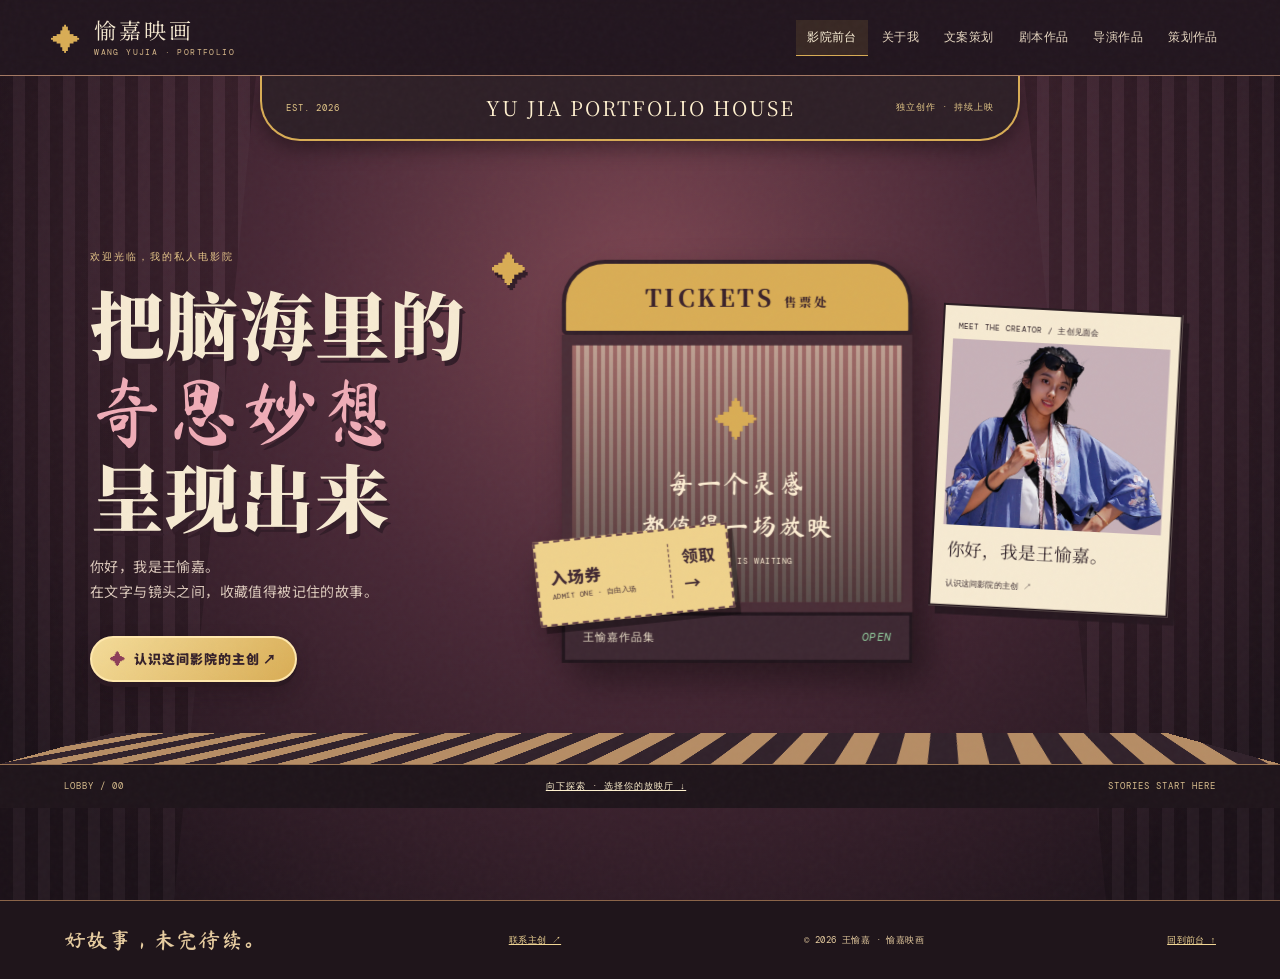
==== commit 62312105: "Highlight creator page entry" ====
--- a/index.html
+++ b/index.html
@@ -8,7 +8,7 @@
     <link rel="preconnect" href="https://fonts.googleapis.com" />
     <link rel="preconnect" href="https://fonts.gstatic.com" crossorigin />
     <link href="https://fonts.googleapis.com/css2?family=DM+Mono:wght@400;500&family=Liu+Jian+Mao+Cao&family=Ma+Shan+Zheng&family=Noto+Sans+SC:wght@400;500;700;900&family=Noto+Serif+SC:wght@700;900&family=Zhi+Mang+Xing&display=swap" rel="stylesheet" />
-    <link rel="stylesheet" href="cinema-site.css?v=cinema-transition-soft" />
+    <link rel="stylesheet" href="cinema-site.css?v=creator-cta" />
   </head>
   <body>
     <div class="grain"></div>
--- a/cinema-site.css
+++ b/cinema-site.css
@@ -673,3 +673,36 @@
 }
 .page-transition.is-active>span{opacity:1;transform:scale(1)}
 @media(prefers-reduced-motion:reduce){.page-transition{display:none}}
+
+/* 首页主创入口：提升视觉层级，同时保持影院票券质感。 */
+.lobby-about{
+  display:inline-flex;
+  align-items:center;
+  gap:.65em;
+  margin-top:18px;
+  padding:12px 18px;
+  color:#35212a;
+  background:linear-gradient(135deg,#f4dc99,#d9ad55);
+  border:2px solid #ffe8ad;
+  border-radius:999px;
+  box-shadow:0 5px 0 #2a1821,0 11px 22px #170a124d;
+  font-size:13px;
+  font-weight:900;
+  letter-spacing:.07em;
+  line-height:1.2;
+  text-decoration:none;
+  white-space:nowrap;
+  transition:transform .22s ease,box-shadow .22s ease,filter .22s ease;
+}
+.lobby-about::before{
+  content:'✦';
+  color:#8d3e59;
+  font-size:1.15em;
+}
+.lobby-about:hover,.lobby-about:focus-visible{
+  transform:translateY(-4px) rotate(-1deg);
+  box-shadow:0 8px 0 #2a1821,0 16px 30px #170a1266;
+  filter:brightness(1.06) saturate(1.08);
+}
+.lobby-about:focus-visible{outline:3px solid #efadb7;outline-offset:4px}
+@media(max-width:420px){.lobby-about{padding:11px 15px;font-size:12px;letter-spacing:.035em}}
